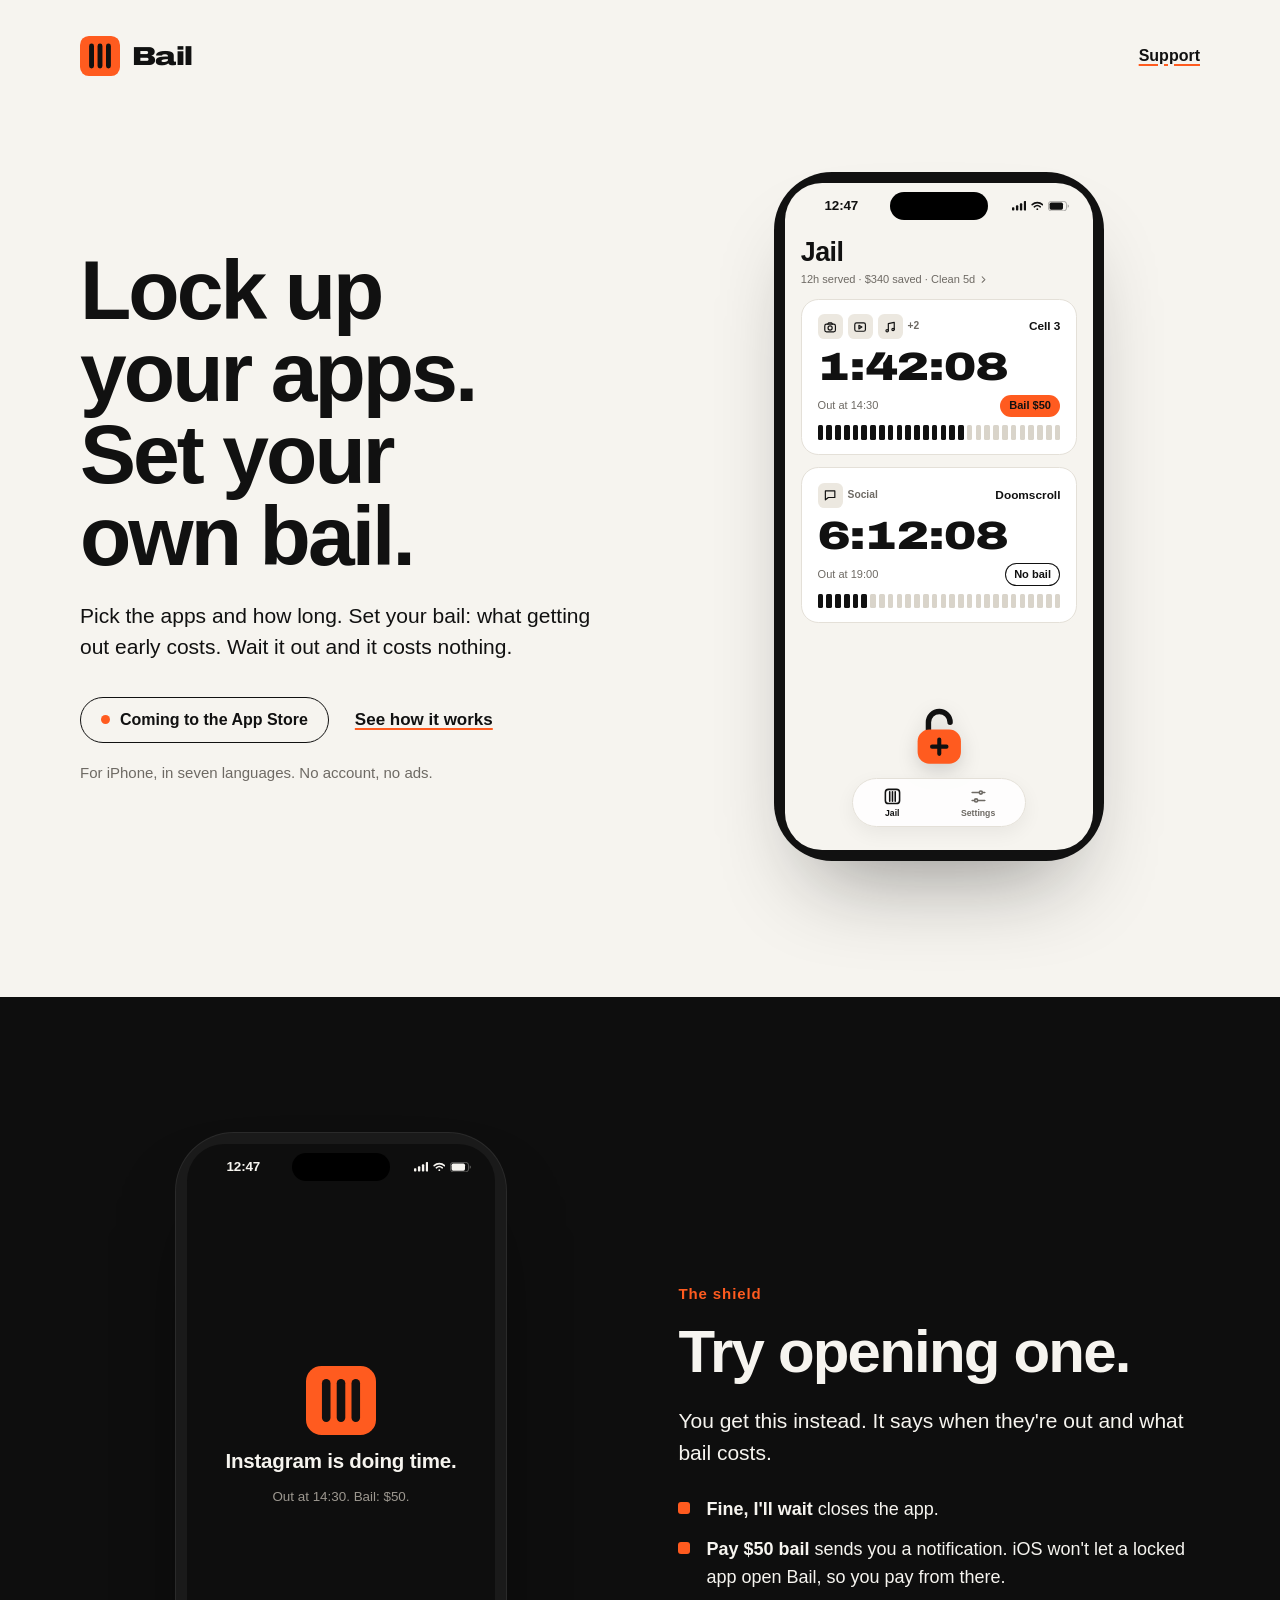
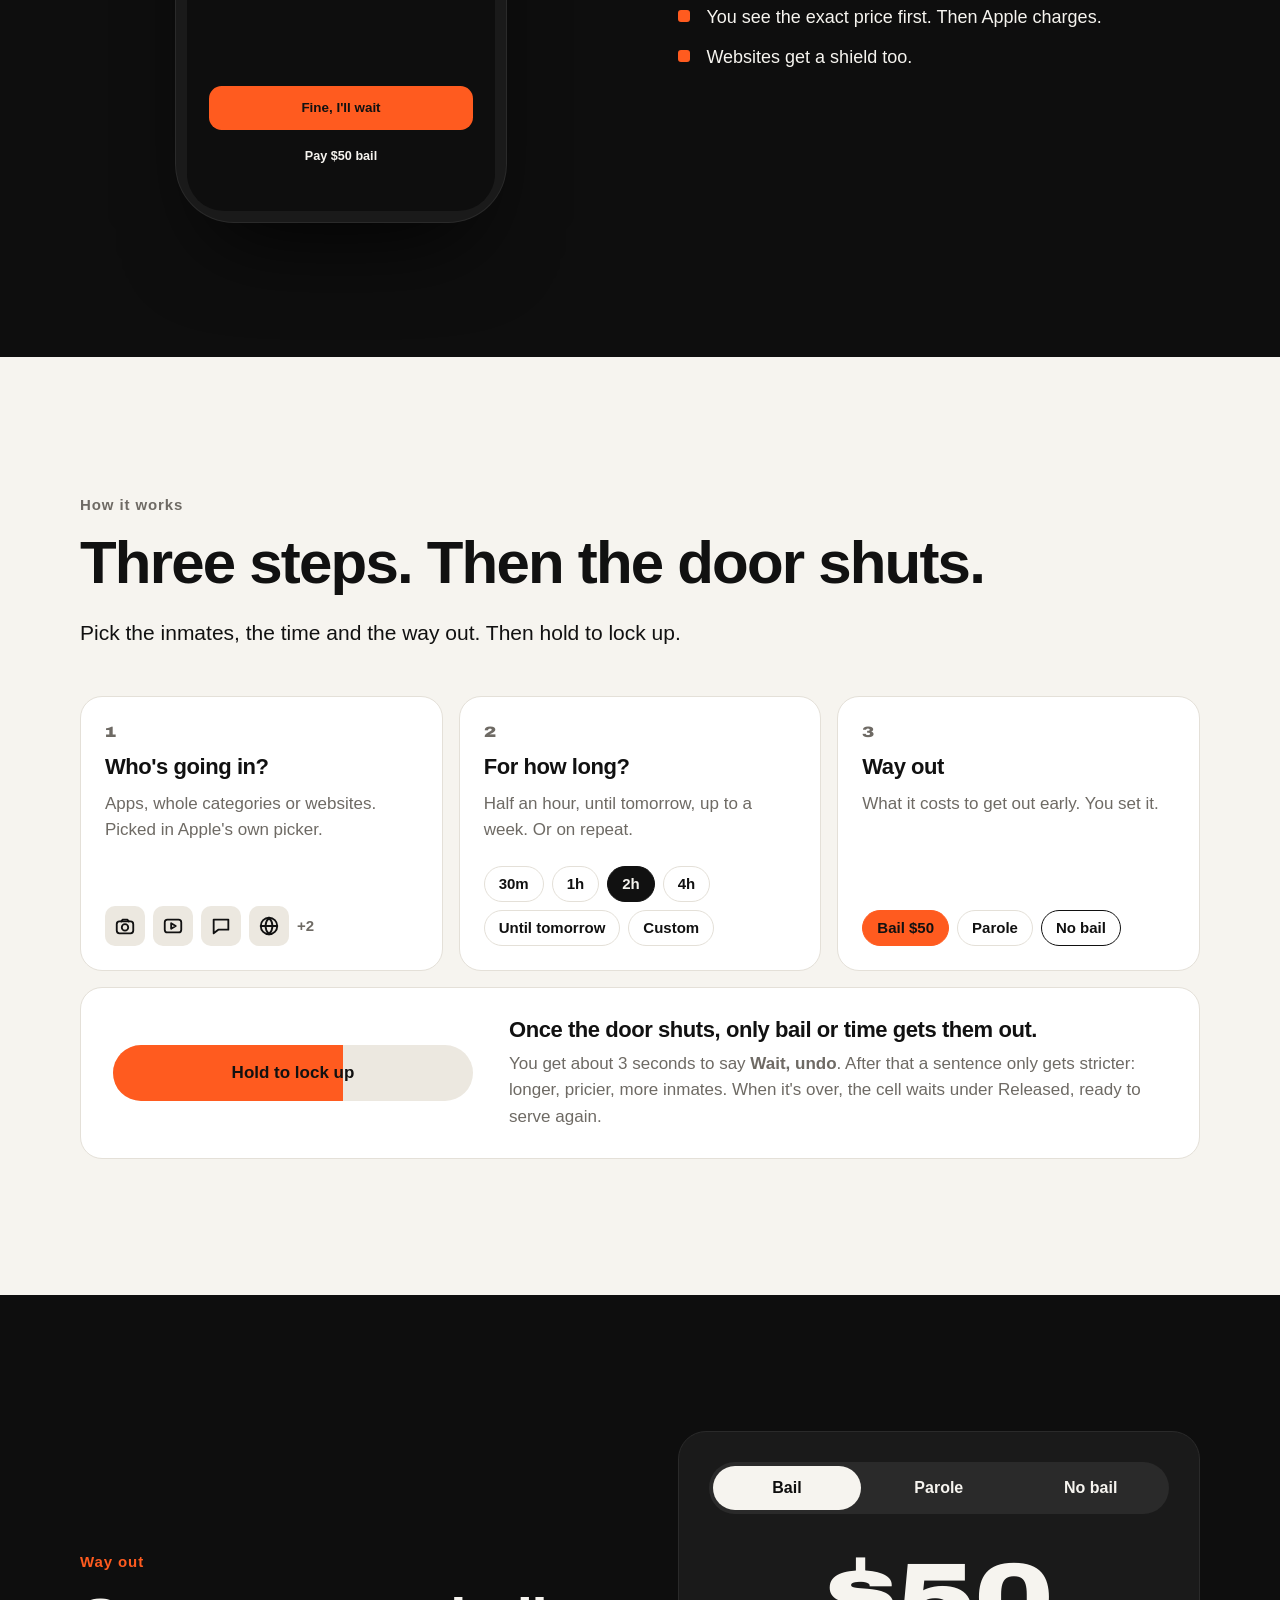
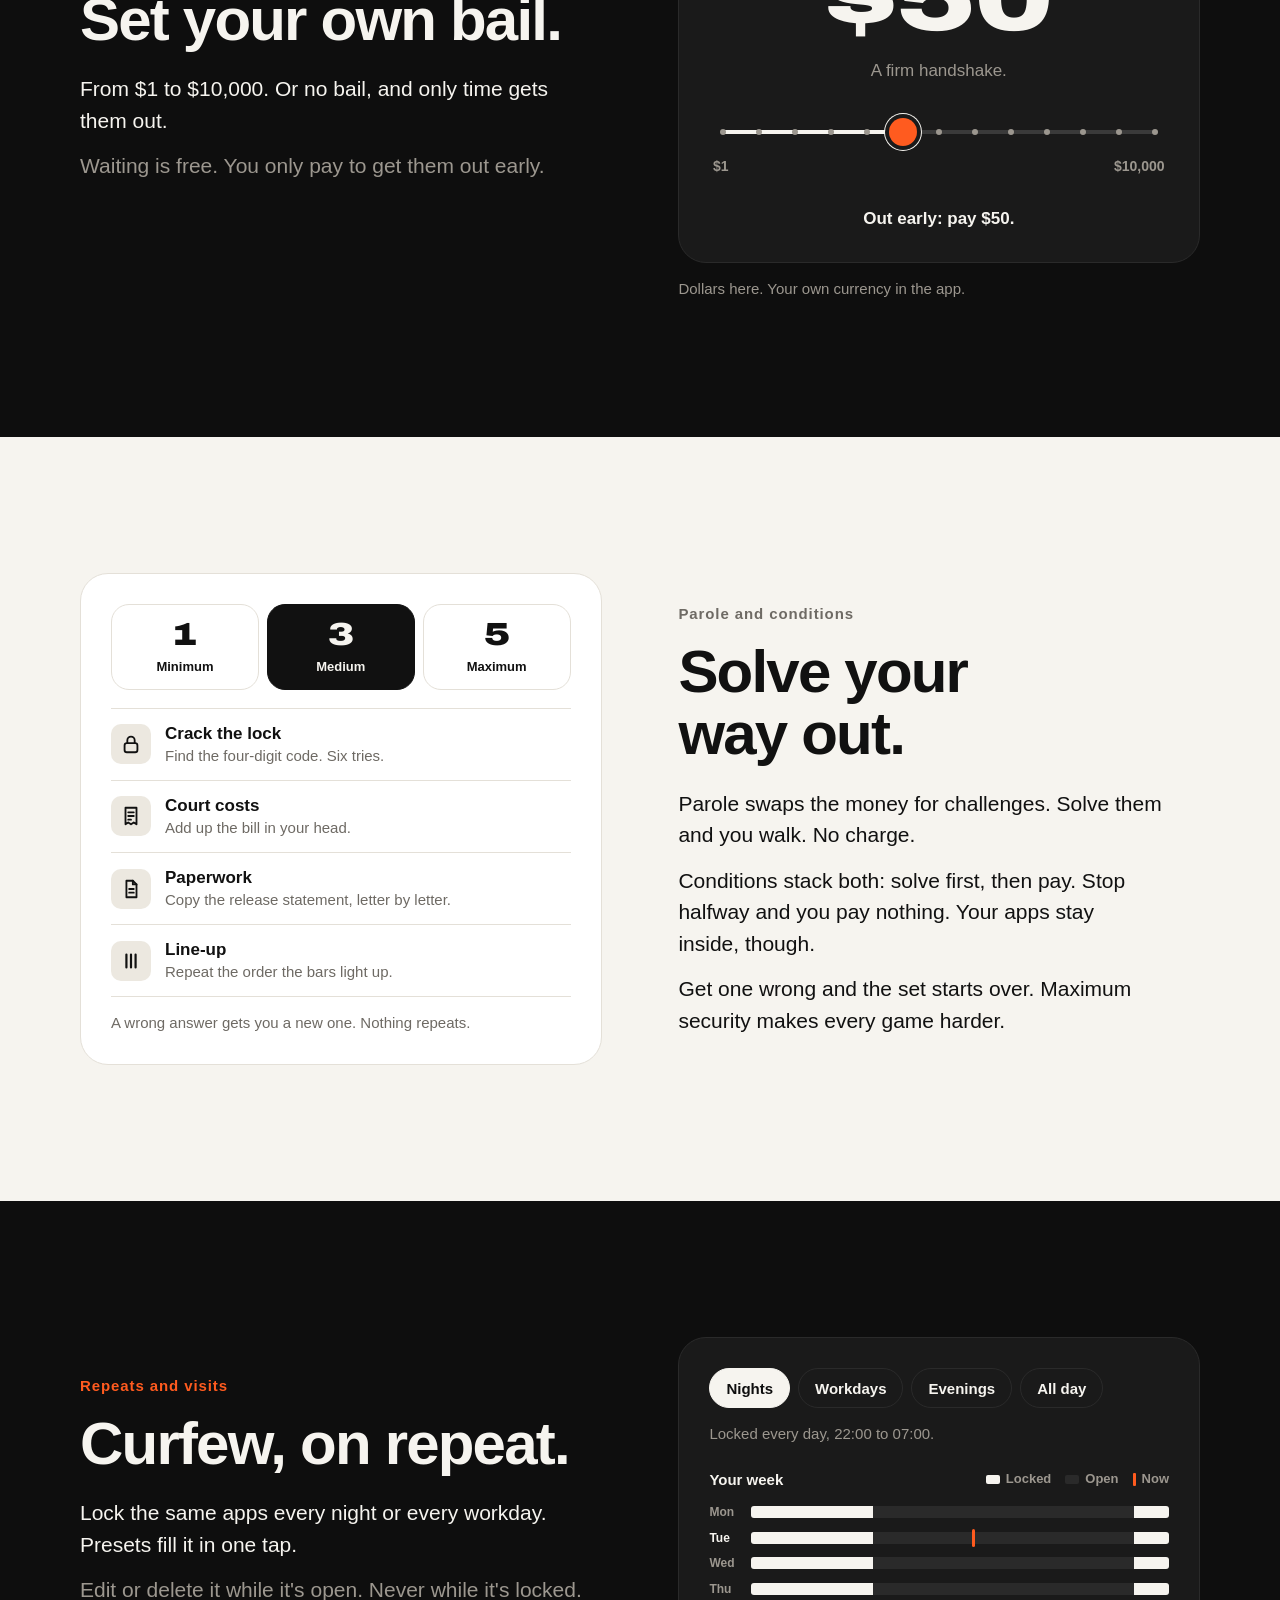
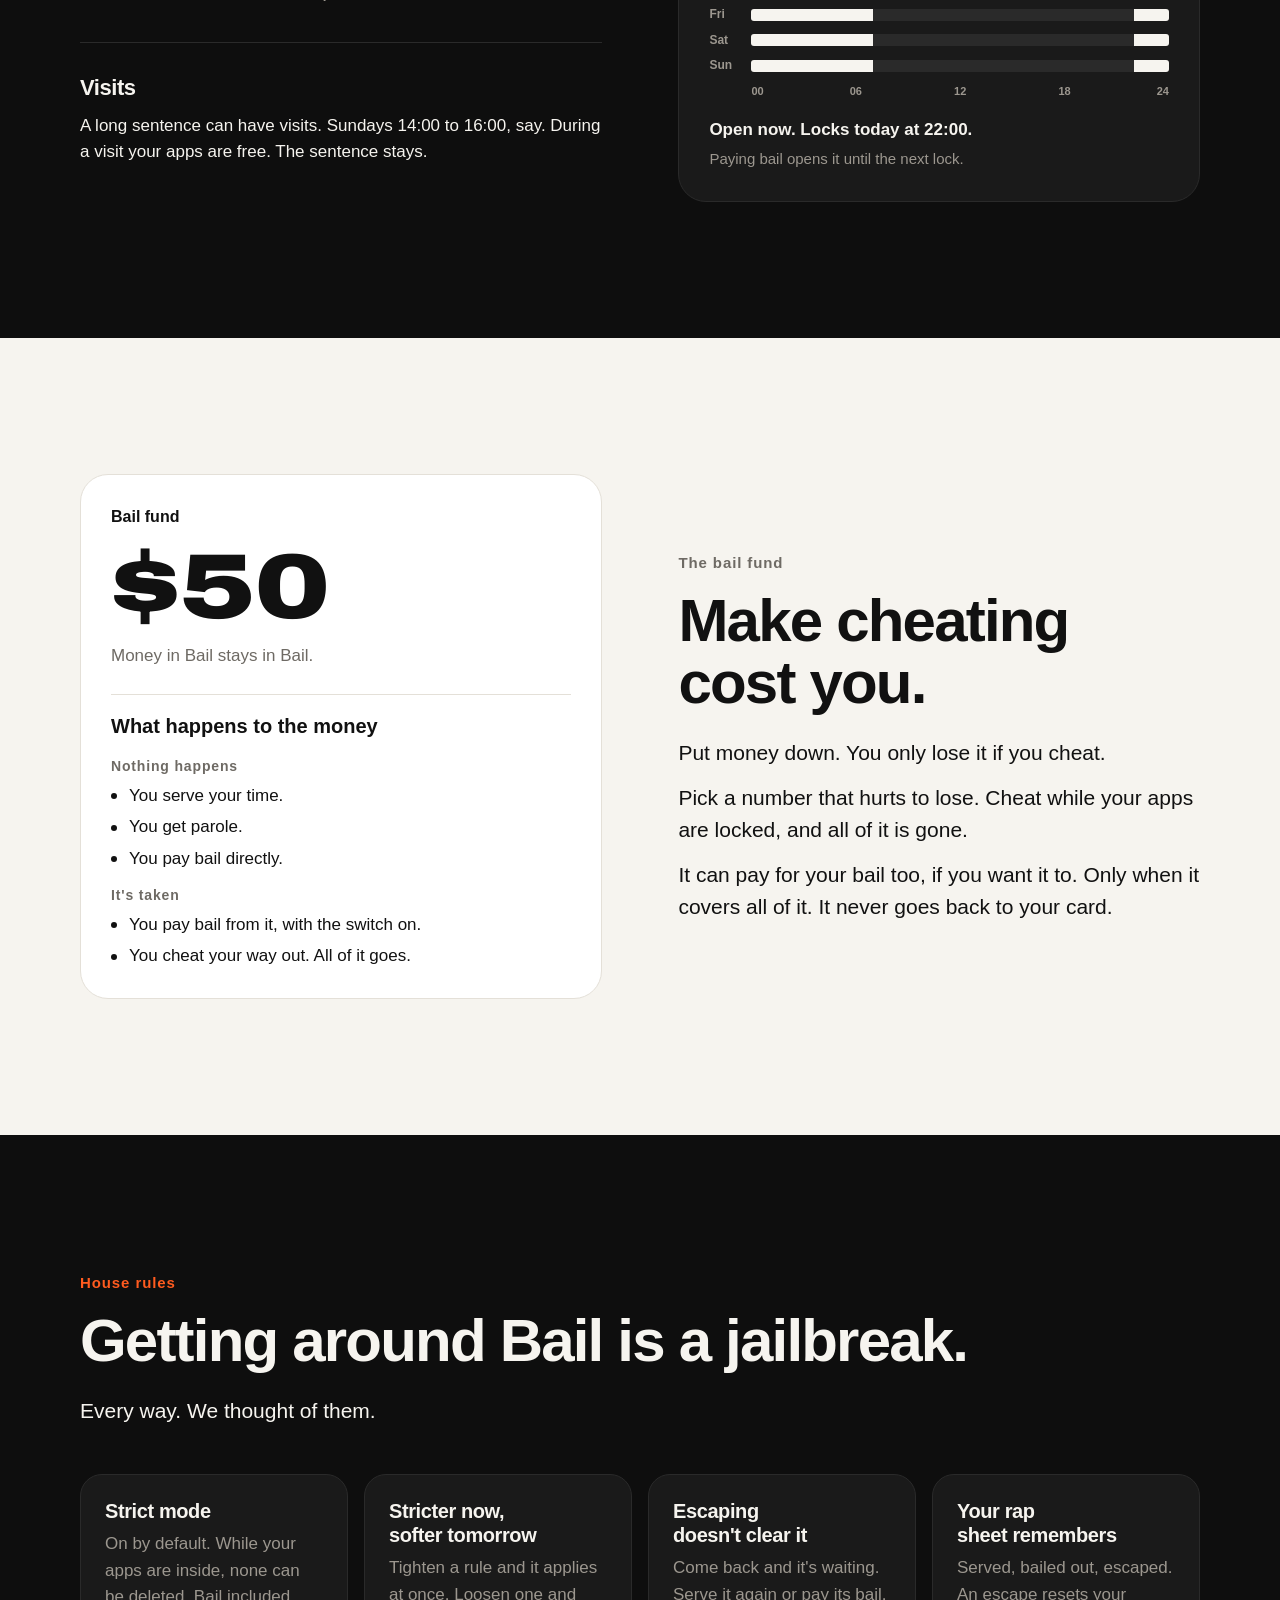
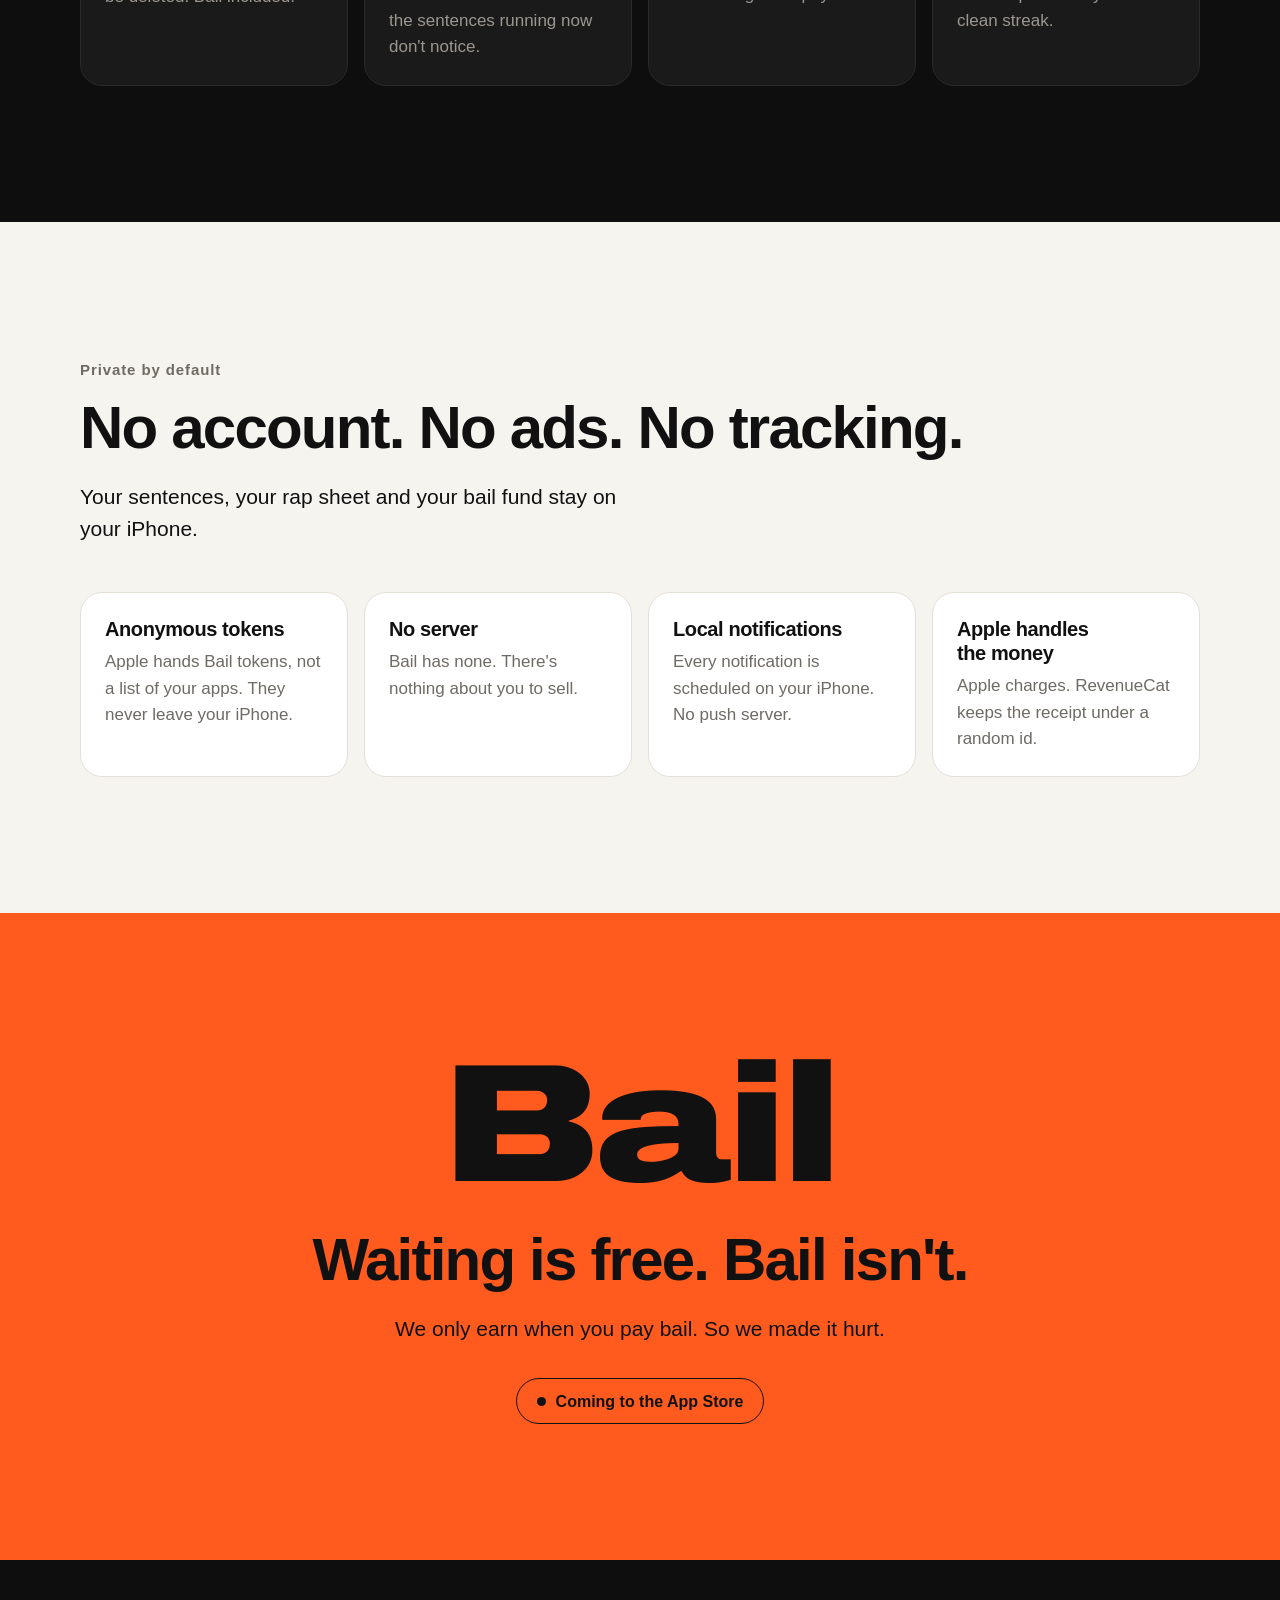
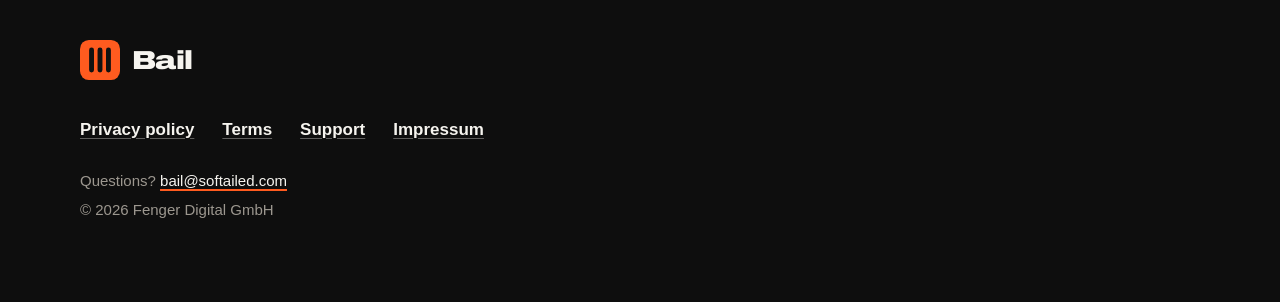
==== index.html @ 8590ba42 "Launch: findable by search engines, legal links only in the footer Denis 2026-11-09: release on appr" ====
<!DOCTYPE html>
<html lang="en">
<head>
<meta charset="utf-8">
<meta name="viewport" content="width=device-width, initial-scale=1">
<title>Bail: lock up your apps. Set your own bail.</title>
<meta name="description" content="Bail is an app blocker for iPhone with money on the line. Lock up apps, categories or websites for a set time. Getting out early costs a bail you set yourself. Waiting is free.">
<meta name="color-scheme" content="light">
<meta name="theme-color" content="#F6F4EF">
<meta property="og:title" content="Bail: lock up your apps. Set your own bail.">
<meta property="og:description" content="An app blocker for iPhone with money on the line. Waiting is free. Bail isn't.">
<meta property="og:type" content="website">
<meta property="og:url" content="https://bail.softailed.com/">
<meta property="og:image" content="https://bail.softailed.com/assets/icon-512.png">
<link rel="icon" href="assets/favicon-32.png" sizes="32x32" type="image/png">
<link rel="icon" href="assets/mark.svg" type="image/svg+xml">
<link rel="apple-touch-icon" href="assets/apple-touch-icon.png">
<link rel="stylesheet" href="style.css">
</head>
<body>

<!-- 01 HERO: the Jail tab ----------------------------------------------- -->
<section class="band light hero">
  <div class="wrap">
    <header class="topbar">
      <a class="brand" href="./" aria-label="Bail home"><img src="assets/mark.svg" alt="" width="40" height="40"><span class="word">Bail</span></a>
      <a class="toplink" href="support/">Support</a>
    </header>

    <div class="split">
      <div class="copy">
        <h1>Lock up your apps. Set your own bail.</h1>
        <p class="lead">Pick the apps and how long. Set your bail: what getting out early costs. Wait it out and it costs nothing.</p>
        <div class="cta">
          <span class="pill">Coming to the App Store</span>
          <a class="more" href="#how">See how it works</a>
        </div>
        <p class="note">For iPhone, in seven languages. No account, no ads.</p>
      </div>

      <div class="visual">
        <div class="phone" role="img" aria-label="The Jail tab in Bail. Cell 3 has 1 hour 42 minutes left, out at 14:30, bail 20 dollars. Doomscroll is out at 19:00, no bail.">
          <div class="screen light" aria-hidden="true">
            <div class="island"></div>
            <div class="sbar">
              <span data-clock>12:47</span>
              <span class="icons">
                <svg class="sig" viewBox="0 0 18 12" fill="currentColor"><rect x="0" y="8" width="3" height="4" rx="1"/><rect x="5" y="5.5" width="3" height="6.5" rx="1"/><rect x="10" y="3" width="3" height="9" rx="1"/><rect x="15" y="0" width="3" height="12" rx="1"/></svg>
                <svg class="wifi" viewBox="0 0 16 12" fill="none" stroke="currentColor" stroke-width="2" stroke-linecap="round"><path d="M1.5 4.6a9.5 9.5 0 0 1 13 0"/><path d="M4.2 7.4a5.6 5.6 0 0 1 7.6 0"/><circle cx="8" cy="10.3" r="1.2" fill="currentColor" stroke="none"/></svg>
                <svg class="bat" viewBox="0 0 27 13"><rect x="0.5" y="0.5" width="23" height="12" rx="3.5" fill="none" stroke="currentColor" opacity="0.4"/><rect x="2" y="2" width="17" height="9" rx="2" fill="currentColor"/><path d="M25 4.5v4c.8-.3 1.3-1.1 1.3-2s-.5-1.7-1.3-2z" fill="currentColor" opacity="0.4"/></svg>
              </span>
            </div>

            <div class="jail">
              <div>
                <div class="title">Jail</div>
                <div class="stats">12h served · $340 saved · Clean 5d <svg viewBox="0 0 24 24" fill="none" stroke="currentColor" stroke-width="2.2" stroke-linecap="round" stroke-linejoin="round"><path d="M9 6l6 6-6 6"/></svg></div>
              </div>

              <div class="mcard">
                <div class="mrow">
                  <div class="tiles">
                    <i><svg viewBox="0 0 24 24" fill="none" stroke="currentColor" stroke-width="2" stroke-linecap="round" stroke-linejoin="round"><rect x="3" y="7" width="18" height="13" rx="3"/><circle cx="12" cy="13.5" r="3.5"/><path d="M8 7l1.5-2h5L16 7"/></svg></i>
                    <i><svg viewBox="0 0 24 24" fill="none" stroke="currentColor" stroke-width="2" stroke-linecap="round" stroke-linejoin="round"><rect x="3" y="5" width="18" height="14" rx="3"/><path d="M10 9l5 3-5 3z"/></svg></i>
                    <i><svg viewBox="0 0 24 24" fill="none" stroke="currentColor" stroke-width="2" stroke-linecap="round" stroke-linejoin="round"><path d="M9 18V6l10-2v12"/><circle cx="7" cy="18" r="2"/><circle cx="17" cy="16" r="2"/></svg></i>
                    <span>+2</span>
                  </div>
                  <span class="cname">Cell 3</span>
                </div>
                <div class="count" data-count="cell3">1:42:10</div>
                <div class="mrow">
                  <span class="outat">Out at 14:30</span>
                  <span class="chip">Bail $50</span>
                </div>
                <div class="ticks" data-ticks="cell3"><i class="on"></i><i class="on"></i><i class="on"></i><i class="on"></i><i class="on"></i><i class="on"></i><i class="on"></i><i class="on"></i><i class="on"></i><i class="on"></i><i class="on"></i><i class="on"></i><i class="on"></i><i class="on"></i><i class="on"></i><i class="on"></i><i class="on"></i><i></i><i></i><i></i><i></i><i></i><i></i><i></i><i></i><i></i><i></i><i></i></div>
              </div>

              <div class="mcard">
                <div class="mrow">
                  <div class="tiles">
                    <i><svg viewBox="0 0 24 24" fill="none" stroke="currentColor" stroke-width="2" stroke-linecap="round" stroke-linejoin="round"><path d="M4 5h16v11H9l-5 4z"/></svg></i>
                    <span>Social</span>
                  </div>
                  <span class="cname">Doomscroll</span>
                </div>
                <div class="count" data-count="doom">6:12:10</div>
                <div class="mrow">
                  <span class="outat">Out at 19:00</span>
                  <span class="chip nobail">No bail</span>
                </div>
                <div class="ticks" data-ticks="doom"><i class="on"></i><i class="on"></i><i class="on"></i><i class="on"></i><i class="on"></i><i class="on"></i><i></i><i></i><i></i><i></i><i></i><i></i><i></i><i></i><i></i><i></i><i></i><i></i><i></i><i></i><i></i><i></i><i></i><i></i><i></i><i></i><i></i><i></i></div>
              </div>
            </div>

            <svg class="lockbtn" viewBox="0 0 112 132"><path d="M32 64V40a24 24 0 0 1 48 0" fill="none" stroke="#111111" stroke-width="12" stroke-linecap="round"/><rect x="8" y="56" width="96" height="76" rx="26" fill="#FF5B1F"/><path d="M56 78v32M40 94h32" fill="none" stroke="#111111" stroke-width="9" stroke-linecap="round"/></svg>

            <div class="tabbar">
              <span class="on"><svg viewBox="0 0 24 24" fill="none" stroke="currentColor" stroke-width="2" stroke-linecap="round"><rect x="3" y="3" width="18" height="18" rx="4"/><path d="M8.5 6v12M12 6v12M15.5 6v12"/></svg>Jail</span>
              <span><svg viewBox="0 0 24 24" fill="none" stroke="currentColor" stroke-width="2" stroke-linecap="round"><path d="M4 7h9M17 7h3M4 17h3M11 17h9"/><circle cx="15" cy="7" r="2"/><circle cx="9" cy="17" r="2"/></svg>Settings</span>
            </div>
          </div>
        </div>
      </div>
    </div>
  </div>
</section>

<main>

<!-- 02 THE SHIELD ------------------------------------------------------- -->
<section class="band dark">
  <div class="wrap split rev">
    <div class="copy">
      <p class="eyebrow">The shield</p>
      <h2>Try opening one.</h2>
      <p class="lead">You get this instead. It says when they're out and what bail costs.</p>
      <ul class="facts">
        <li><span class="ui">Fine, I'll wait</span> closes the app.</li>
        <li><span class="ui">Pay $50 bail</span> sends you a notification. iOS won't let a locked app open Bail, so you pay from there.</li>
        <li>You see the exact price first. Then Apple charges.</li>
        <li>Websites get a shield too.</li>
      </ul>
    </div>

    <div class="visual">
      <div class="phone" role="img" aria-label="The shield on a locked app. Instagram is doing time. Out at 14:30. Bail: 20 dollars. Buttons: Fine, I'll wait, and Pay 20 dollars bail.">
        <div class="screen dark" aria-hidden="true">
          <div class="island"></div>
          <div class="sbar">
            <span data-clock>12:47</span>
            <span class="icons">
              <svg class="sig" viewBox="0 0 18 12" fill="currentColor"><rect x="0" y="8" width="3" height="4" rx="1"/><rect x="5" y="5.5" width="3" height="6.5" rx="1"/><rect x="10" y="3" width="3" height="9" rx="1"/><rect x="15" y="0" width="3" height="12" rx="1"/></svg>
              <svg class="wifi" viewBox="0 0 16 12" fill="none" stroke="currentColor" stroke-width="2" stroke-linecap="round"><path d="M1.5 4.6a9.5 9.5 0 0 1 13 0"/><path d="M4.2 7.4a5.6 5.6 0 0 1 7.6 0"/><circle cx="8" cy="10.3" r="1.2" fill="currentColor" stroke="none"/></svg>
              <svg class="bat" viewBox="0 0 27 13"><rect x="0.5" y="0.5" width="23" height="12" rx="3.5" fill="none" stroke="currentColor" opacity="0.4"/><rect x="2" y="2" width="17" height="9" rx="2" fill="currentColor"/><path d="M25 4.5v4c.8-.3 1.3-1.1 1.3-2s-.5-1.7-1.3-2z" fill="currentColor" opacity="0.4"/></svg>
            </span>
          </div>
          <div class="shield">
            <div class="mid">
              <img src="assets/mark.svg" alt="" width="88" height="88">
              <div class="stitle">Instagram is doing time.</div>
              <div class="ssub">Out at 14:30. Bail: $50.</div>
            </div>
            <div class="btns">
              <div class="sbtn">Fine, I'll wait</div>
              <div class="sbtn plain">Pay $50 bail</div>
            </div>
          </div>
        </div>
      </div>
    </div>
  </div>
</section>

<!-- 03 HOW IT WORKS ----------------------------------------------------- -->
<section class="band light" id="how">
  <div class="wrap">
    <p class="eyebrow">How it works</p>
    <h2>Three steps. Then the door shuts.</h2>
    <p class="lead">Pick the inmates, the time and the way out. Then hold to lock up.</p>

    <div class="steps">
      <div class="step">
        <span class="n">1</span>
        <h3>Who's going in?</h3>
        <p>Apps, whole categories or websites. Picked in Apple's own picker.</p>
        <div class="viz" aria-hidden="true">
          <i><svg viewBox="0 0 24 24" fill="none" stroke="currentColor" stroke-width="2" stroke-linecap="round" stroke-linejoin="round"><rect x="3" y="7" width="18" height="13" rx="3"/><circle cx="12" cy="13.5" r="3.5"/><path d="M8 7l1.5-2h5L16 7"/></svg></i>
          <i><svg viewBox="0 0 24 24" fill="none" stroke="currentColor" stroke-width="2" stroke-linecap="round" stroke-linejoin="round"><rect x="3" y="5" width="18" height="14" rx="3"/><path d="M10 9l5 3-5 3z"/></svg></i>
          <i><svg viewBox="0 0 24 24" fill="none" stroke="currentColor" stroke-width="2" stroke-linecap="round" stroke-linejoin="round"><path d="M4 5h16v11H9l-5 4z"/></svg></i>
          <i><svg viewBox="0 0 24 24" fill="none" stroke="currentColor" stroke-width="2" stroke-linecap="round" stroke-linejoin="round"><circle cx="12" cy="12" r="9"/><path d="M3 12h18M12 3c2.5 2.6 3.8 5.6 3.8 9s-1.3 6.4-3.8 9c-2.5-2.6-3.8-5.6-3.8-9S9.5 5.6 12 3z"/></svg></i>
          <span class="plus">+2</span>
        </div>
      </div>
      <div class="step">
        <span class="n">2</span>
        <h3>For how long?</h3>
        <p>Half an hour, until tomorrow, up to a week. Or on repeat.</p>
        <div class="viz" aria-hidden="true">
          <span class="dchip">30m</span><span class="dchip">1h</span><span class="dchip on">2h</span><span class="dchip">4h</span><span class="dchip">Until tomorrow</span><span class="dchip">Custom</span>
        </div>
      </div>
      <div class="step">
        <span class="n">3</span>
        <h3>Way out</h3>
        <p>What it costs to get out early. You set it.</p>
        <div class="viz" aria-hidden="true">
          <span class="dchip bail">Bail $50</span><span class="dchip">Parole</span><span class="dchip out">No bail</span>
        </div>
      </div>
    </div>

    <div class="hold">
      <div class="holdbtn" aria-hidden="true"><span>Hold to lock up</span></div>
      <div>
        <h3>Once the door shuts, only bail or time gets them out.</h3>
        <p>You get about 3 seconds to say <span class="ui">Wait, undo</span>. After that a sentence only gets stricter: longer, pricier, more inmates. When it's over, the cell waits under Released, ready to serve again.</p>
      </div>
    </div>
  </div>
</section>

<!-- 04 SET YOUR OWN BAIL (demo) ------------------------------------------ -->
<section class="band dark">
  <div class="wrap split">
    <div class="copy">
      <p class="eyebrow">Way out</p>
      <h2>Set your own bail.</h2>
      <p class="lead">From $1 to $10,000. Or no bail, and only time gets them out.</p>
      <p class="lead soft">Waiting is free. You only pay to get them out early.</p>
    </div>

    <div class="visual">
      <div class="panel wayout" id="wayout">
        <div class="seg" role="tablist" aria-label="Way out">
          <button type="button" role="tab" id="tab-bail" aria-selected="true" aria-controls="wo-stage" data-tab="bail">Bail</button>
          <button type="button" role="tab" id="tab-parole" aria-selected="false" aria-controls="wo-stage" data-tab="parole" tabindex="-1">Parole</button>
          <button type="button" role="tab" id="tab-none" aria-selected="false" aria-controls="wo-stage" data-tab="none" tabindex="-1">No bail</button>
        </div>
        <div class="stage" id="wo-stage" role="tabpanel" aria-labelledby="tab-bail">
          <div class="bigamt" id="wo-big" style="--w: 2.42">$50</div>
          <div class="amtline" id="wo-line">A firm handshake.</div>
        </div>
        <div class="ctl" id="wo-slider">
          <div class="range" id="wo-range" style="--p: 0.4167">
            <div class="track"></div>
            <div class="fill"></div>
            <div class="stops" aria-hidden="true"><i style="left: 0%"></i><i style="left: 8.3333%"></i><i style="left: 16.6667%"></i><i style="left: 25%"></i><i style="left: 33.3333%"></i><i style="left: 41.6667%"></i><i style="left: 50%"></i><i style="left: 58.3333%"></i><i style="left: 66.6667%"></i><i style="left: 75%"></i><i style="left: 83.3333%"></i><i style="left: 91.6667%"></i><i style="left: 100%"></i></div>
            <input type="range" id="wo-input" min="0" max="12" step="1" value="5" aria-label="Bail" aria-valuetext="$50. A firm handshake.">
          </div>
          <div class="ends" aria-hidden="true"><span>$1</span><span>$10,000</span></div>
        </div>
        <div class="ctl" id="wo-levels" hidden>
          <div class="label" id="wo-sec">Security</div>
          <div class="levels" role="group" aria-labelledby="wo-sec">
            <button type="button" aria-pressed="false" data-level="0">Minimum</button>
            <button type="button" aria-pressed="true" data-level="1">Medium</button>
            <button type="button" aria-pressed="false" data-level="2">Maximum</button>
          </div>
        </div>
        <p class="sum" id="wo-sum" aria-live="polite">Out early: pay $50.</p>
      </div>
      <p class="fine">Dollars here. Your own currency in the app.</p>
    </div>
  </div>
</section>

<!-- 05 PAROLE AND CONDITIONS --------------------------------------------- -->
<section class="band light">
  <div class="wrap split rev">
    <div class="copy">
      <p class="eyebrow">Parole and conditions</p>
      <h2>Solve your way out.</h2>
      <p class="lead">Parole swaps the money for challenges. Solve them and you walk. No charge.</p>
      <p class="lead">Conditions stack both: solve first, then pay. Stop halfway and you pay nothing. Your apps stay inside, though.</p>
      <p class="lead">Get one wrong and the set starts over. Maximum security makes every game harder.</p>
    </div>

    <div class="visual">
      <div class="panel">
        <div class="sec" aria-label="Security levels">
          <div><b>1</b><span>Minimum</span></div>
          <div class="on"><b>3</b><span>Medium</span></div>
          <div><b>5</b><span>Maximum</span></div>
        </div>
        <ul class="clist">
          <li>
            <i aria-hidden="true"><svg viewBox="0 0 24 24" fill="none" stroke="currentColor" stroke-width="2" stroke-linecap="round" stroke-linejoin="round"><rect x="5" y="11" width="14" height="10" rx="2.5"/><path d="M8 11V8a4 4 0 0 1 8 0v3"/></svg></i>
            <div><b>Crack the lock</b><span>Find the four-digit code. Six tries.</span></div>
          </li>
          <li>
            <i aria-hidden="true"><svg viewBox="0 0 24 24" fill="none" stroke="currentColor" stroke-width="2" stroke-linecap="round" stroke-linejoin="round"><path d="M6 3h12v18l-3-2-3 2-3-2-3 2z"/><path d="M9 8h6M9 12h6M9 16h3"/></svg></i>
            <div><b>Court costs</b><span>Add up the bill in your head.</span></div>
          </li>
          <li>
            <i aria-hidden="true"><svg viewBox="0 0 24 24" fill="none" stroke="currentColor" stroke-width="2" stroke-linecap="round" stroke-linejoin="round"><path d="M7 3h7l4 4v14H7z"/><path d="M14 3v4h4M10 12h5M10 16h5"/></svg></i>
            <div><b>Paperwork</b><span>Copy the release statement, letter by letter.</span></div>
          </li>
          <li>
            <i aria-hidden="true"><svg viewBox="0 0 24 24" fill="none" stroke="currentColor" stroke-width="2.4" stroke-linecap="round"><path d="M7 5v14M12 5v14M17 5v14"/></svg></i>
            <div><b>Line-up</b><span>Repeat the order the bars light up.</span></div>
          </li>
        </ul>
        <p class="cfoot">A wrong answer gets you a new one. Nothing repeats.</p>
      </div>
    </div>
  </div>
</section>

<!-- 06 REPEATS AND VISITS (demo) ----------------------------------------- -->
<section class="band dark">
  <div class="wrap split trio">
    <div class="copy">
      <p class="eyebrow">Repeats and visits</p>
      <h2>Curfew, on repeat.</h2>
      <p class="lead">Lock the same apps every night or every workday. Presets fill it in one tap.</p>
      <p class="lead soft">Edit or delete it while it's open. Never while it's locked.</p>
    </div>

    <div class="visual">
      <div class="panel week" id="week">
        <div class="presets" role="group" aria-label="Presets">
          <button type="button" aria-pressed="true" data-preset="nights">Nights</button>
          <button type="button" aria-pressed="false" data-preset="work">Workdays</button>
          <button type="button" aria-pressed="false" data-preset="evenings">Evenings</button>
          <button type="button" aria-pressed="false" data-preset="allday">All day</button>
        </div>
        <p class="ptime" id="wk-time">Locked every day, 22:00 to 07:00.</p>
        <div class="whead">
          <b>Your week</b>
          <span class="legend" aria-hidden="true"><span><i class="lk"></i>Locked</span><span><i class="op"></i>Open</span><span><i class="nw"></i>Now</span></span>
        </div>
        <div class="wrows" id="wk-rows" aria-hidden="true">
          <div class="wrow"><b>Mon</b><div class="wbar" style="background: linear-gradient(to right, var(--srv) 0 29.1667%, var(--ctile) 0 91.6667%, var(--srv) 0)"></div></div>
          <div class="wrow today"><b>Tue</b><div class="wbar" style="background: linear-gradient(to right, var(--srv) 0 29.1667%, var(--ctile) 0 91.6667%, var(--srv) 0)"><span class="now"></span></div></div>
          <div class="wrow"><b>Wed</b><div class="wbar" style="background: linear-gradient(to right, var(--srv) 0 29.1667%, var(--ctile) 0 91.6667%, var(--srv) 0)"></div></div>
          <div class="wrow"><b>Thu</b><div class="wbar" style="background: linear-gradient(to right, var(--srv) 0 29.1667%, var(--ctile) 0 91.6667%, var(--srv) 0)"></div></div>
          <div class="wrow"><b>Fri</b><div class="wbar" style="background: linear-gradient(to right, var(--srv) 0 29.1667%, var(--ctile) 0 91.6667%, var(--srv) 0)"></div></div>
          <div class="wrow"><b>Sat</b><div class="wbar" style="background: linear-gradient(to right, var(--srv) 0 29.1667%, var(--ctile) 0 91.6667%, var(--srv) 0)"></div></div>
          <div class="wrow"><b>Sun</b><div class="wbar" style="background: linear-gradient(to right, var(--srv) 0 29.1667%, var(--ctile) 0 91.6667%, var(--srv) 0)"></div></div>
        </div>
        <div class="axis" aria-hidden="true"><span style="left: 0%">00</span><span style="left: 25%">06</span><span style="left: 50%">12</span><span style="left: 75%">18</span><span style="left: 100%">24</span></div>
        <p class="wstatus" id="wk-status" aria-live="polite">Open now. Locks today at 22:00.</p>
        <p class="wnote">Paying bail opens it until the next lock.</p>
      </div>
    </div>

    <div class="visits">
      <h3>Visits</h3>
      <p>A long sentence can have visits. Sundays 14:00 to 16:00, say. During a visit your apps are free. The sentence stays.</p>
    </div>
  </div>
</section>

<!-- 07 THE BAIL FUND ------------------------------------------------------ -->
<section class="band light">
  <div class="wrap split rev">
    <div class="copy">
      <p class="eyebrow">The bail fund</p>
      <h2>Make cheating cost you.</h2>
      <p class="lead">Put money down. You only lose it if you cheat.</p>
      <p class="lead">Pick a number that hurts to lose. Cheat while your apps are locked, and all of it is gone.</p>
      <p class="lead">It can pay for your bail too, if you want it to. Only when it covers all of it. It never goes back to your card.</p>
    </div>

    <div class="visual">
      <div class="panel fund">
        <div class="ttl">Bail fund</div>
        <div class="amt">$50</div>
        <p class="cap">Money in Bail stays in Bail.</p>
        <div class="moves">
          <p class="mtitle">What happens to the money</p>
          <p class="mlabel">Nothing happens</p>
          <ul>
            <li>You serve your time.</li>
            <li>You get parole.</li>
            <li>You pay bail directly.</li>
          </ul>
          <p class="mlabel">It's taken</p>
          <ul>
            <li>You pay bail from it, with the switch on.</li>
            <li>You cheat your way out. All of it goes.</li>
          </ul>
        </div>
      </div>
    </div>
  </div>
</section>

<!-- 08 HOUSE RULES -------------------------------------------------------- -->
<section class="band dark">
  <div class="wrap">
    <p class="eyebrow">House rules</p>
    <h2>Getting around Bail is a jailbreak.</h2>
    <p class="lead">Every way. We thought of them.</p>
    <div class="cards">
      <div class="card">
        <h3>Strict mode</h3>
        <p>On by default. While your apps are inside, none can be deleted. Bail included.</p>
      </div>
      <div class="card">
        <h3>Stricter now, softer tomorrow</h3>
        <p>Tighten a rule and it applies at once. Loosen one and the sentences running now don't notice.</p>
      </div>
      <div class="card">
        <h3>Escaping doesn't clear it</h3>
        <p>Come back and it's waiting. Serve it again or pay its bail.</p>
      </div>
      <div class="card">
        <h3>Your rap sheet remembers</h3>
        <p>Served, bailed out, escaped. An escape resets your clean streak.</p>
      </div>
    </div>
  </div>
</section>

<!-- 09 PRIVATE BY DEFAULT ------------------------------------------------- -->
<section class="band light">
  <div class="wrap">
    <p class="eyebrow">Private by default</p>
    <h2>No account. No ads. No tracking.</h2>
    <p class="lead">Your sentences, your rap sheet and your bail fund stay on your iPhone.</p>
    <div class="cards">
      <div class="card">
        <h3>Anonymous tokens</h3>
        <p>Apple hands Bail tokens, not a list of your apps. They never leave your iPhone.</p>
      </div>
      <div class="card">
        <h3>No server</h3>
        <p>Bail has none. There's nothing about you to sell.</p>
      </div>
      <div class="card">
        <h3>Local notifications</h3>
        <p>Every notification is scheduled on your iPhone. No push server.</p>
      </div>
      <div class="card">
        <h3>Apple handles the money</h3>
        <p>Apple charges. RevenueCat keeps the receipt under a random id.</p>
      </div>
    </div>
  </div>
</section>

<!-- 10 CLOSING ------------------------------------------------------------ -->
<section class="band orange closing">
  <div class="wrap">
    <div class="bigword" aria-hidden="true">Bail</div>
    <h2>Waiting is free. Bail isn't.</h2>
    <p class="lead">We only earn when you pay bail. So we made it hurt.</p>
    <div class="cta"><span class="pill">Coming to the App Store</span></div>
  </div>
</section>

</main>

<footer class="foot">
  <div class="wrap">
    <a class="brand" href="./" aria-label="Bail home"><img src="assets/mark.svg" alt="" width="40" height="40"><span class="word">Bail</span></a>
    <nav aria-label="Legal">
      <a href="privacy/">Privacy policy</a>
      <a href="terms/">Terms</a>
      <a href="support/">Support</a>
      <a href="impressum/">Impressum</a>
    </nav>
    <p class="small">Questions? <a href="mailto:bail@softailed.com">bail@softailed.com</a></p>
    <p class="small">&copy; 2026 Fenger Digital GmbH</p>
  </div>
</footer>

<script>
(function () {
  'use strict';

  function pad(n) { return n < 10 ? '0' + n : String(n); }
  function all(sel) { return Array.prototype.slice.call(document.querySelectorAll(sel)); }

  /* One clock for every phone on the page. Cell 3 runs 10:00 to 14:30 and the
     page opens with 1:42:10 left, so the status bars read 12:47 and the
     second cell, out at 19:00, has 6:12:10 left. */
  var opened = Date.now();
  var NOW0 = 12 * 3600 + 47 * 60 + 50;
  var cells = [
    { id: 'cell3', start: 10 * 3600, end: 14 * 3600 + 30 * 60 },
    { id: 'doom', start: 11 * 3600, end: 19 * 3600 }
  ];
  function hms(s) { return Math.floor(s / 3600) + ':' + pad(Math.floor(s / 60) % 60) + ':' + pad(s % 60); }
  function tick() {
    var now = NOW0 + Math.floor((Date.now() - opened) / 1000);
    all('[data-clock]').forEach(function (el) { el.textContent = pad(Math.floor(now / 3600) % 24) + ':' + pad(Math.floor(now / 60) % 60); });
    cells.forEach(function (c) {
      var left = Math.max(0, c.end - now);
      var count = document.querySelector('[data-count="' + c.id + '"]');
      if (count) count.textContent = hms(left);
      var served = Math.min(28, Math.floor(28 * (now - c.start) / (c.end - c.start)));
      all('[data-ticks="' + c.id + '"] i').forEach(function (t, i) { t.className = i < served ? 'on' : ''; });
    });
  }
  tick();
  setInterval(tick, 1000);

  /* Way out: the app's step 3, small. Bail has 13 stops from $1 to $10,000,
     each with its own line; parole and no bail as in the app. */
  var LABELS = ['$1', '$2', '$5', '$10', '$20', '$50', '$100', '$200', '$500', '$1,000', '$2,000', '$5,000', '$10,000'];
  var LINES = [
    'A pinky promise.',
    'A double pinky promise.',
    'Cross your heart.',
    "Scout's honor.",
    'A handshake.',
    'A firm handshake.',
    'In writing.',
    'In writing, witnessed.',
    'Notarized.',
    'Carved in stone.',
    'Carved in a bigger stone.',
    'A vow. The serious kind.',
    "Apple won't let you go higher."
  ];
  var LEVELS = [1, 3, 5];
  var wo = { tab: 'bail', index: 5, level: 1 }; // $50, the app's default bail
  var big = document.getElementById('wo-big');
  var line = document.getElementById('wo-line');
  var sum = document.getElementById('wo-sum');
  var stage = document.getElementById('wo-stage');
  var slider = document.getElementById('wo-slider');
  var levels = document.getElementById('wo-levels');
  var range = document.getElementById('wo-range');
  var input = document.getElementById('wo-input');
  var tabs = all('#wayout [role="tab"]');

  /* Archivo Expanded Black advance widths in em, so the amount always fits. */
  function emWidth(text) {
    var w = 0;
    for (var i = 0; i < text.length; i++) {
      var c = text.charAt(i);
      w += c === '$' ? 0.75 : c === ',' ? 0.39 : c === ' ' ? 0.3 : /[0-9]/.test(c) ? 0.82 : 0.68;
    }
    return w;
  }

  function renderWayOut() {
    var price = LABELS[wo.index];
    var n = LEVELS[wo.level];
    var text = price;
    var said = LINES[wo.index];
    var summary = 'Out early: pay ' + price + '.';
    if (wo.tab === 'parole') {
      text = String(n);
      said = (n === 1 ? 'Solve one' : 'Solve ' + n) + ' and you walk. No charge.';
      summary = 'Out early: solve ' + n + '. No charge.';
    } else if (wo.tab === 'none') {
      text = 'No bail';
      said = 'Only time gets them out.';
      summary = 'Out at 14:30. Not a minute sooner.';
    }
    big.textContent = text;
    big.style.setProperty('--w', String(Math.max(1.6, emWidth(text))));
    line.textContent = said;
    sum.textContent = summary;
    slider.hidden = wo.tab !== 'bail';
    levels.hidden = wo.tab !== 'parole';
    input.value = String(wo.index);
    input.setAttribute('aria-valuetext', price + '. ' + LINES[wo.index]);
    range.style.setProperty('--p', String(wo.index / 12));
    tabs.forEach(function (t) {
      var on = t.getAttribute('data-tab') === wo.tab;
      t.setAttribute('aria-selected', on ? 'true' : 'false');
      t.tabIndex = on ? 0 : -1;
      if (on) stage.setAttribute('aria-labelledby', t.id);
    });
    all('#wo-levels button').forEach(function (b, i) { b.setAttribute('aria-pressed', i === wo.level ? 'true' : 'false'); });
  }

  tabs.forEach(function (t, i) {
    t.addEventListener('click', function () { wo.tab = t.getAttribute('data-tab'); renderWayOut(); });
    t.addEventListener('keydown', function (e) {
      var step = e.key === 'ArrowRight' ? 1 : e.key === 'ArrowLeft' ? -1 : 0;
      if (!step) return;
      e.preventDefault();
      var next = tabs[(i + step + tabs.length) % tabs.length];
      wo.tab = next.getAttribute('data-tab');
      renderWayOut();
      next.focus();
    });
  });
  input.addEventListener('input', function () { wo.index = Number(input.value); renderWayOut(); });
  all('#wo-levels button').forEach(function (b) {
    b.addEventListener('click', function () { wo.level = Number(b.getAttribute('data-level')); renderWayOut(); });
  });
  renderWayOut();

  /* Repeats: the presets from the app, drawn on a week of half hours. The page
     pretends it is Tuesday, 12:47, like the phones above. */
  var DAYS = ['Monday', 'Tuesday', 'Wednesday', 'Thursday', 'Friday', 'Saturday', 'Sunday'];
  var TODAY = 1;
  var NOW_SLOT = 25;
  var EVERY = [1, 1, 1, 1, 1, 1, 1];
  var PRESETS = {
    nights: { from: 44, to: 14, days: EVERY, text: 'Locked every day, 22:00 to 07:00.' },
    work: { from: 18, to: 34, days: [1, 1, 1, 1, 1, 0, 0], text: 'Locked Monday to Friday, 09:00 to 17:00.' },
    evenings: { from: 36, to: 44, days: EVERY, text: 'Locked every day, 18:00 to 22:00.' },
    allday: { from: 0, to: 48, days: [1, 1, 1, 1, 1, 1, 0], text: 'Locked all day, Monday to Saturday.' }
  };
  var bars = all('#wk-rows .wbar');
  var wkTime = document.getElementById('wk-time');
  var wkStatus = document.getElementById('wk-status');
  var presetButtons = all('#week [data-preset]');

  function grid(p) {
    var g = [];
    var d, k;
    for (d = 0; d < 7; d++) { g.push([]); for (k = 0; k < 48; k++) g[d].push(false); }
    for (d = 0; d < 7; d++) {
      if (!p.days[d]) continue;
      if (p.from < p.to) {
        for (k = p.from; k < p.to; k++) g[d][k] = true;
      } else {
        for (k = p.from; k < 48; k++) g[d][k] = true;
        for (k = 0; k < p.to; k++) g[(d + 1) % 7][k] = true;
      }
    }
    return g;
  }
  function gradient(row) {
    var stops = [];
    var k = 0;
    while (k < 48) {
      var on = row[k];
      var end = k;
      while (end < 48 && row[end] === on) end++;
      stops.push((on ? 'var(--srv) ' : 'var(--ctile) ') + (k * 100 / 48).toFixed(4) + '% ' + (end * 100 / 48).toFixed(4) + '%');
      k = end;
    }
    return 'linear-gradient(to right, ' + stops.join(', ') + ')';
  }
  function when(slot) {
    var d = Math.floor(slot / 48) % 7;
    var k = slot % 48;
    var day = d === TODAY ? 'today' : d === (TODAY + 1) % 7 ? 'tomorrow' : DAYS[d];
    return day + ' at ' + pad(Math.floor(k / 2)) + ':' + (k % 2 ? '30' : '00');
  }
  function renderWeek(id) {
    var p = PRESETS[id];
    var g = grid(p);
    bars.forEach(function (bar, d) { bar.style.background = gradient(g[d]); });
    var start = TODAY * 48 + NOW_SLOT;
    var at = function (s) { return g[Math.floor(s / 48) % 7][s % 48]; };
    var locked = at(start);
    var change = -1;
    for (var k = 1; k <= 336; k++) { if (at(start + k) !== locked) { change = start + k; break; } }
    wkTime.textContent = p.text;
    wkStatus.textContent = (locked ? 'Locked now. Opens ' : 'Open now. Locks ') + (change < 0 ? 'never' : when(change)) + '.';
    presetButtons.forEach(function (b) { b.setAttribute('aria-pressed', b.getAttribute('data-preset') === id ? 'true' : 'false'); });
  }
  presetButtons.forEach(function (b) {
    b.addEventListener('click', function () { renderWeek(b.getAttribute('data-preset')); });
  });
  renderWeek('nights');
}());
</script>
</body>
</html>
---- style.css ----
/* ---------------------------------------------------------------------------
   Bail site: the landing page plus the legal pages (privacy, terms, support,
   impressum). Plain static HTML and CSS, no build step, served by GitHub
   Pages.

   Look: the app's own tokens from STYLE_GUIDE.md in the app repo. Light bands
   are A Jumpsuit (Paper, ink, Jumpsuit orange), dark bands are A at night.
   The orange is a fill, never small text on Paper (2.8:1). Archivo Expanded
   Black (self-hosted, SIL OFL, assets/fonts) is only for the wordmark,
   countdowns and money. Everything else is the system font.

   The phones on the landing are drawn in HTML from those tokens, so they
   cannot go stale against a screenshot. The mark is never drawn by hand:
   assets/mark.svg and the PNG icons come from mobile/scripts/
   make-brand-assets.js in the app repo, from the one geometry in
   src/brand/mark.json.

   Rules (kit playbook 3b):
   - NO external requests on any page. No CDN, no web font service, no
     analytics. Visitor IPs to Google do not mix with serving an Impressum
     (LG Muenchen I, 3 O 17493/20).
   - noindex on every page until the release; remove it then.
   - Any round that adds or removes a feature updates the landing in the
     same round. No pricing section: the store is the source of truth.
   - Copy: sentence case, no exclamation marks, no em dashes, no emoji.
   ------------------------------------------------------------------------ */

@font-face {
  font-family: "Archivo Expanded";
  src: url("assets/fonts/ArchivoExpanded-Black.ttf") format("truetype");
  font-weight: 900;
  font-style: normal;
  font-display: swap;
}

*, *::before, *::after { box-sizing: border-box; }

:root {
  --sans: -apple-system, BlinkMacSystemFont, "SF Pro Text", "Segoe UI", Roboto, "Helvetica Neue", Arial, sans-serif;
  --num: "Archivo Expanded", -apple-system, BlinkMacSystemFont, "Segoe UI", sans-serif;

  /* A Jumpsuit (light) */
  --paper: #F6F4EF;
  --ink: #111111;
  --muted: #6E6A64;
  --card: #FFFFFF;
  --line: #E4E0D8;
  --tile: #ECE8E0;
  --served: #111111;
  --left: #D9D4CA;
  --dot: #B9B3A8;

  /* A at night (dark) */
  --night: #0E0E0E;
  --night-ink: #F6F4EF;
  --night-muted: #9C978F;
  --night-card: #1A1A1A;
  --night-line: #2A2A2A;
  --night-tile: #2A2A2A;
  --night-served: #F6F4EF;
  --night-left: #3A3A3A;

  /* Both */
  --accent: #FF5B1F;
  --on-accent: #111111;

  --wrap: 1120px;
  --pad: clamp(16px, 5vw, 48px);
}

/* Scheme variables. Every component reads these, so the same markup works on
   a light band, a dark band and inside a phone screen of either mode. */
body, .light {
  --bg: var(--paper);
  --fg: var(--ink);
  --fg2: var(--muted);
  --cbg: var(--card);
  --cline: var(--line);
  --ctile: var(--tile);
  --srv: var(--served);
  --lft: var(--left);
  --sdot: var(--dot);
  --kick: var(--muted);
}
.dark {
  --bg: var(--night);
  --fg: var(--night-ink);
  --fg2: var(--night-muted);
  --cbg: var(--night-card);
  --cline: var(--night-line);
  --ctile: var(--night-tile);
  --srv: var(--night-served);
  --lft: var(--night-left);
  --sdot: var(--night-muted);
  --kick: var(--accent);
}
.orange {
  --bg: var(--accent);
  --fg: var(--on-accent);
  --fg2: var(--on-accent);
  --kick: var(--on-accent);
}

html { -webkit-text-size-adjust: 100%; text-size-adjust: 100%; }
body {
  margin: 0;
  background: var(--bg);
  color: var(--fg);
  font-family: var(--sans);
  font-size: 17px;
  line-height: 1.55;
  -webkit-font-smoothing: antialiased;
}
img, svg { display: block; max-width: 100%; }
h1, h2, h3 { margin: 0; text-wrap: balance; }
p { margin: 0; text-wrap: pretty; }

a {
  color: inherit;
  text-decoration: underline;
  text-decoration-color: var(--accent);
  text-decoration-thickness: 2px;
  text-underline-offset: 3px;
}
a:hover { text-decoration-thickness: 3px; }
.orange a { text-decoration-color: currentColor; }
:where(a, button, input):focus-visible { outline: 2px solid var(--fg); outline-offset: 3px; border-radius: 6px; }

.wrap { max-width: var(--wrap); margin: 0 auto; }
.num { font-family: var(--num); font-weight: 900; }
.ui { font-weight: 700; white-space: nowrap; }

/* ---------- brand row ---------- */

.brand { display: inline-flex; align-items: center; gap: 12px; color: var(--fg); text-decoration: none; }
.brand img { width: 40px; height: 40px; }
.brand .word { font-family: var(--num); font-weight: 900; font-size: 26px; line-height: 1; letter-spacing: -0.02em; }

/* ---------- bands ---------- */

.band { background: var(--bg); color: var(--fg); padding: clamp(72px, 11vw, 136px) var(--pad); overflow: hidden; }
.split { display: grid; gap: clamp(44px, 6vw, 80px); align-items: center; }
@media (min-width: 900px) {
  .split { grid-template-columns: minmax(0, 1fr) minmax(0, 1fr); }
  .split.rev > .visual { order: -1; }
}

.eyebrow { margin: 0 0 16px; font-size: 15px; font-weight: 600; letter-spacing: 0.06em; color: var(--kick); }
.band h2 { font-size: clamp(34px, 5.2vw, 60px); font-weight: 800; letter-spacing: -0.03em; line-height: 1.04; }
.lead { margin-top: 22px; font-size: clamp(18px, 2vw, 21px); line-height: 1.5; max-width: 31em; }
.lead + .lead { margin-top: 14px; }
.soft { color: var(--fg2); }
.more { font-weight: 700; }
.band .after { margin-top: 28px; font-weight: 700; }

/* ---------- hero ---------- */

.hero { padding-top: clamp(20px, 4vw, 36px); }
.topbar { display: flex; align-items: center; justify-content: space-between; gap: 16px; margin-bottom: clamp(48px, 8vw, 96px); }
.topbar .toplink { font-weight: 700; font-size: 16px; }
.hero h1 { font-size: clamp(44px, 7.4vw, 84px); font-weight: 800; letter-spacing: -0.035em; line-height: 0.98; }
.cta { display: flex; flex-wrap: wrap; align-items: center; gap: 14px 26px; margin-top: 34px; }
.note { margin-top: 18px; font-size: 15px; color: var(--fg2); }

.pill {
  display: inline-flex; align-items: center; gap: 10px;
  min-height: 46px; padding: 10px 20px; border-radius: 999px;
  border: 1.5px solid var(--fg); color: var(--fg);
  font-weight: 700; font-size: 16px; line-height: 1.2;
}
.pill::before { content: ""; flex: none; width: 9px; height: 9px; border-radius: 50%; background: var(--accent); }
.orange .pill::before { background: var(--on-accent); }

/* ---------- phones (drawn from the tokens) ---------- */

.phone {
  container-type: inline-size;
  position: relative;
  width: min(330px, 100%);
  margin: 0 auto;
  padding: 11px;
  border-radius: 58px;
  background: #111111;
  box-shadow: 0 50px 90px -40px rgba(17, 17, 17, 0.45);
}
.dark .phone { background: #1A1A1A; box-shadow: 0 0 0 1px #2A2A2A, 0 50px 90px -40px rgba(0, 0, 0, 0.9); }

/* 1 design pixel of a 390 pt wide iPhone screen: everything inside scales. */
.screen {
  --u: calc(100cqw / 390);
  position: relative;
  aspect-ratio: 390 / 844;
  overflow: hidden;
  border-radius: calc(var(--u) * 47);
  background: var(--bg);
  color: var(--fg);
  font-size: calc(var(--u) * 16);
  line-height: 1.25;
}

.sbar {
  position: absolute; left: 0; right: 0; top: 0; z-index: 2;
  height: calc(var(--u) * 54);
  display: flex; align-items: center; justify-content: space-between;
  padding: calc(var(--u) * 4) calc(var(--u) * 30) 0 calc(var(--u) * 50);
  font-size: calc(var(--u) * 17); font-weight: 600; letter-spacing: -0.01em;
}
.sbar .icons { display: flex; align-items: center; gap: calc(var(--u) * 6); }
.sbar .sig { width: calc(var(--u) * 18); height: calc(var(--u) * 12); }
.sbar .wifi { width: calc(var(--u) * 16); height: calc(var(--u) * 12); }
.sbar .bat { width: calc(var(--u) * 27); height: calc(var(--u) * 13); }
.island {
  position: absolute; z-index: 3; top: calc(var(--u) * 11); left: 50%;
  width: calc(var(--u) * 124); height: calc(var(--u) * 36); margin-left: calc(var(--u) * -62);
  border-radius: 999px; background: #000000;
}

/* Jail tab */
.jail {
  position: absolute; inset: 0;
  padding: calc(var(--u) * 70) calc(var(--u) * 20) 0;
  display: flex; flex-direction: column; gap: calc(var(--u) * 16);
}
.jail .title { font-size: calc(var(--u) * 34); font-weight: 800; letter-spacing: -0.02em; line-height: 1.1; }
.jail .stats { margin-top: calc(var(--u) * 6); display: flex; align-items: center; gap: calc(var(--u) * 4); font-size: calc(var(--u) * 14); color: var(--fg2); }
.jail .stats svg { width: calc(var(--u) * 14); height: calc(var(--u) * 14); }
.mcard {
  background: var(--cbg); border: 1px solid var(--cline);
  border-radius: calc(var(--u) * 22);
  padding: calc(var(--u) * 18) calc(var(--u) * 20);
  display: flex; flex-direction: column; gap: calc(var(--u) * 10);
}
.mrow { display: flex; align-items: center; justify-content: space-between; gap: calc(var(--u) * 12); }
.tiles { display: flex; align-items: center; gap: calc(var(--u) * 6); }
.tiles i {
  width: calc(var(--u) * 32); height: calc(var(--u) * 32); border-radius: calc(var(--u) * 8);
  background: var(--ctile); color: var(--fg); display: grid; place-items: center;
}
.tiles i svg { width: calc(var(--u) * 18); height: calc(var(--u) * 18); }
.tiles span { font-size: calc(var(--u) * 13); font-weight: 600; color: var(--fg2); }
.cname { font-size: calc(var(--u) * 15); font-weight: 600; }
.count { font-family: var(--num); font-weight: 900; font-variant-numeric: tabular-nums; font-size: calc(var(--u) * 50); line-height: 1; white-space: nowrap; }
.outat { font-size: calc(var(--u) * 14); color: var(--fg2); }
.chip {
  flex: none; white-space: nowrap;
  font-size: calc(var(--u) * 14); font-weight: 700; line-height: 1.2;
  padding: calc(var(--u) * 6) calc(var(--u) * 12); border-radius: 999px;
  background: var(--accent); color: var(--on-accent);
}
.chip.nobail { background: none; color: var(--fg); box-shadow: inset 0 0 0 1px var(--fg); }
.ticks { display: flex; gap: calc(var(--u) * 4); }
.ticks i { flex: 1; height: calc(var(--u) * 18); border-radius: calc(var(--u) * 2); background: var(--lft); }
.ticks i.on { background: var(--srv); }
.lockbtn {
  position: absolute; left: 50%; bottom: calc(var(--u) * 108);
  width: calc(var(--u) * 64); height: calc(var(--u) * 76); margin-left: calc(var(--u) * -32);
  filter: drop-shadow(0 calc(var(--u) * 10) calc(var(--u) * 12) rgba(17, 17, 17, 0.16));
}
.tabbar {
  position: absolute; left: 50%; bottom: calc(var(--u) * 28);
  width: calc(var(--u) * 220); height: calc(var(--u) * 62); margin-left: calc(var(--u) * -110);
  border-radius: 999px; background: rgba(255, 255, 255, 0.86); border: 1px solid var(--cline);
  box-shadow: 0 calc(var(--u) * 8) calc(var(--u) * 24) rgba(17, 17, 17, 0.06);
  display: flex; align-items: center; justify-content: space-around;
}
.tabbar span { display: flex; flex-direction: column; align-items: center; gap: calc(var(--u) * 2); font-size: calc(var(--u) * 11); font-weight: 600; color: var(--fg2); }
.tabbar span.on { color: var(--fg); font-weight: 700; }
.tabbar svg { width: calc(var(--u) * 24); height: calc(var(--u) * 24); }

/* Shield (iOS draws it: colours, icon, title, subtitle, two buttons) */
.shield {
  position: absolute; inset: 0;
  display: flex; flex-direction: column; align-items: center; text-align: center;
  padding: calc(var(--u) * 54) calc(var(--u) * 28) calc(var(--u) * 44);
}
.shield .mid { flex: 1; display: flex; flex-direction: column; align-items: center; justify-content: center; gap: calc(var(--u) * 18); }
.shield .mid img { width: calc(var(--u) * 88); height: calc(var(--u) * 88); }
.shield .stitle { font-size: calc(var(--u) * 26); font-weight: 800; letter-spacing: -0.01em; line-height: 1.2; }
.shield .ssub { font-size: calc(var(--u) * 17); line-height: 1.4; color: var(--fg2); }
.shield .btns { width: 100%; display: flex; flex-direction: column; gap: calc(var(--u) * 10); }
.sbtn {
  height: calc(var(--u) * 56); border-radius: calc(var(--u) * 16);
  background: var(--accent); color: var(--on-accent);
  font-size: calc(var(--u) * 17); font-weight: 700; display: grid; place-items: center;
}
.sbtn.plain { height: calc(var(--u) * 48); background: none; color: var(--fg); font-size: calc(var(--u) * 16); font-weight: 600; }

/* ---------- shield band list ---------- */

.facts { margin: 28px 0 0; padding: 0; list-style: none; display: grid; gap: 12px; max-width: 30em; }
.facts li { position: relative; padding-left: 28px; font-size: 18px; }
.facts li::before { content: ""; position: absolute; left: 0; top: 0.32em; width: 12px; height: 12px; border-radius: 3px; background: var(--accent); }

/* ---------- how it works ---------- */

.steps { display: grid; gap: 16px; margin-top: 48px; }
@media (min-width: 820px) { .steps { grid-template-columns: repeat(3, minmax(0, 1fr)); } }
.step {
  background: var(--cbg); border: 1px solid var(--cline); border-radius: 22px;
  padding: 24px; display: flex; flex-direction: column; gap: 10px;
}
.step .n { font-family: var(--num); font-weight: 900; font-size: 15px; color: var(--fg2); }
.step h3 { font-size: 22px; font-weight: 800; letter-spacing: -0.02em; line-height: 1.2; }
.step p { color: var(--fg2); }
.step .viz { margin-top: auto; padding-top: 12px; display: flex; flex-wrap: wrap; align-items: center; gap: 8px; }
.viz i {
  width: 40px; height: 40px; border-radius: 10px; background: var(--ctile); color: var(--fg);
  display: grid; place-items: center;
}
.viz i svg { width: 22px; height: 22px; }
.viz .plus { font-size: 15px; font-weight: 700; color: var(--fg2); }
.dchip {
  height: 36px; padding: 0 14px; border-radius: 999px; border: 1px solid var(--cline);
  display: inline-flex; align-items: center; font-size: 15px; font-weight: 700; white-space: nowrap;
}
.dchip.on { background: var(--fg); color: var(--bg); border-color: var(--fg); }
.dchip.bail { background: var(--accent); color: var(--on-accent); border-color: var(--accent); }
.dchip.out { border-color: var(--fg); }

.hold {
  margin-top: 16px; display: grid; gap: 22px; align-items: center;
  background: var(--cbg); border: 1px solid var(--cline); border-radius: 22px; padding: 24px;
}
@media (min-width: 820px) { .hold { grid-template-columns: minmax(0, 360px) minmax(0, 1fr); gap: 36px; padding: 28px 32px; } }
.holdbtn {
  position: relative; overflow: hidden; height: 56px; border-radius: 999px;
  background: var(--ctile); display: grid; place-items: center;
  font-size: 17px; font-weight: 700; color: var(--ink);
}
.holdbtn::before { content: ""; position: absolute; left: 0; top: 0; bottom: 0; width: 64%; background: var(--accent); }
.holdbtn span { position: relative; }
.hold h3 { font-size: 22px; font-weight: 800; letter-spacing: -0.02em; line-height: 1.25; }
.hold p { margin-top: 8px; color: var(--fg2); }

/* ---------- panels (demo widgets and cards beside the copy) ---------- */

.panel {
  background: var(--cbg); border: 1px solid var(--cline); border-radius: 28px;
  padding: clamp(18px, 4vw, 30px);
}

/* Way out demo */
.wayout { container-type: inline-size; }
.seg { display: grid; grid-template-columns: repeat(3, minmax(0, 1fr)); gap: 4px; padding: 4px; border-radius: 999px; background: var(--ctile); }
.seg button {
  height: 44px; border: 0; border-radius: 999px; background: transparent; color: var(--fg);
  font: inherit; font-size: 16px; font-weight: 700; cursor: pointer;
}
.seg button[aria-selected="true"] { background: var(--fg); color: var(--bg); }
.stage { min-height: 196px; display: flex; flex-direction: column; align-items: center; justify-content: center; gap: 12px; padding: 20px 0 10px; text-align: center; }
.bigamt {
  font-family: var(--num); font-weight: 900; line-height: 1; white-space: nowrap;
  font-size: min(96px, calc(88cqw / var(--w, 2.4)));
}
.amtline { min-height: 1.5em; font-size: 17px; color: var(--fg2); }
.ctl { min-height: 78px; }
.ctl[hidden] { display: none; }
.range { position: relative; height: 44px; }
.range .track, .range .fill { position: absolute; left: 14px; top: 20px; height: 4px; border-radius: 2px; }
.range .track { right: 14px; background: var(--lft); }
.range .fill { width: calc((100% - 28px) * var(--p, 0.3333)); background: var(--srv); }
.range .stops { position: absolute; left: 14px; right: 14px; top: 0; bottom: 0; pointer-events: none; }
.range .stops i { position: absolute; top: 19px; width: 6px; height: 6px; margin-left: -3px; border-radius: 50%; background: var(--sdot); }
.range input {
  position: absolute; inset: 0; width: 100%; height: 44px; margin: 0;
  background: transparent; cursor: pointer;
  -webkit-appearance: none; appearance: none;
}
.range input::-webkit-slider-runnable-track { height: 44px; background: transparent; border: 0; }
.range input::-webkit-slider-thumb {
  -webkit-appearance: none; appearance: none;
  width: 28px; height: 28px; margin-top: 8px; border: 0; border-radius: 50%;
  background: var(--accent); box-shadow: 0 0 0 4px var(--cbg), 0 0 0 5px var(--fg);
}
.range input::-moz-range-track { height: 44px; background: transparent; border: 0; }
.range input::-moz-range-thumb {
  width: 28px; height: 28px; border: 0; border-radius: 50%;
  background: var(--accent); box-shadow: 0 0 0 4px var(--cbg), 0 0 0 5px var(--fg);
}
.range input:focus-visible { outline: none; }
.range input:focus-visible::-webkit-slider-thumb { box-shadow: 0 0 0 4px var(--cbg), 0 0 0 7px var(--fg); }
.range input:focus-visible::-moz-range-thumb { box-shadow: 0 0 0 4px var(--cbg), 0 0 0 7px var(--fg); }
.ends { display: flex; justify-content: space-between; padding: 2px 4px 0; font-size: 14px; font-weight: 600; color: var(--fg2); }
.ctl .label { font-size: 14px; font-weight: 600; color: var(--fg2); margin-bottom: 8px; }
.levels { display: grid; grid-template-columns: repeat(3, minmax(0, 1fr)); gap: 8px; }
.levels button {
  height: 44px; border-radius: 999px; border: 1px solid var(--cline); background: transparent; color: var(--fg);
  font: inherit; font-size: 15px; font-weight: 700; cursor: pointer;
}
.levels button[aria-pressed="true"] { background: var(--fg); color: var(--bg); border-color: var(--fg); }
.ctl.show { display: flex; flex-direction: column; justify-content: center; gap: 4px; text-align: center; font-size: 15px; color: var(--fg2); }
.ctl.show[hidden] { display: none; }
.ctl.show .ui { color: var(--fg); white-space: normal; }
.sum { margin-top: 18px; text-align: center; font-weight: 700; }
.fine { margin-top: 14px; font-size: 15px; color: var(--fg2); }

/* Parole card */
.sec { display: grid; grid-template-columns: repeat(3, minmax(0, 1fr)); gap: 8px; }
.sec div { border: 1px solid var(--cline); border-radius: 18px; padding: 14px 8px 12px; text-align: center; }
.sec div.on { background: var(--fg); color: var(--bg); border-color: var(--fg); }
.sec b { display: block; font-family: var(--num); font-weight: 900; font-size: 32px; line-height: 1; }
.sec span { display: block; margin-top: 6px; font-size: 13px; font-weight: 700; }
.clist { margin: 18px 0 0; padding: 0; list-style: none; }
.clist li { display: grid; grid-template-columns: 40px minmax(0, 1fr); gap: 14px; align-items: center; padding: 14px 0; border-top: 1px solid var(--cline); }
.clist i { width: 40px; height: 40px; border-radius: 10px; background: var(--ctile); color: var(--fg); display: grid; place-items: center; }
.clist i svg { width: 22px; height: 22px; }
.clist b { display: block; font-weight: 700; line-height: 1.3; }
.clist span { display: block; font-size: 15px; line-height: 1.4; color: var(--fg2); }
.cfoot { padding-top: 14px; border-top: 1px solid var(--cline); font-size: 15px; color: var(--fg2); }

/* Week demo */
.presets { display: flex; flex-wrap: wrap; gap: 8px; }
.presets button {
  height: 40px; padding: 0 16px; border-radius: 999px; border: 1px solid var(--cline);
  background: transparent; color: var(--fg); font: inherit; font-size: 15px; font-weight: 700; cursor: pointer;
}
.presets button[aria-pressed="true"] { background: var(--fg); color: var(--bg); border-color: var(--fg); }
.ptime { margin-top: 14px; font-size: 15px; color: var(--fg2); }
.whead { display: flex; flex-wrap: wrap; justify-content: space-between; align-items: center; gap: 8px 16px; margin-top: 22px; }
.whead b { font-size: 15px; }
.legend { display: flex; flex-wrap: wrap; gap: 6px 14px; font-size: 13px; font-weight: 600; color: var(--fg2); }
.legend span { display: inline-flex; align-items: center; gap: 6px; }
.legend i { width: 14px; height: 9px; border-radius: 2px; }
.legend .lk { background: var(--srv); }
.legend .op { background: var(--ctile); }
.legend .nw { width: 3px; height: 13px; border-radius: 1px; background: var(--accent); }
.wrows { margin-top: 12px; display: grid; gap: 7px; }
.wrow { display: grid; grid-template-columns: 34px minmax(0, 1fr); align-items: center; gap: 8px; }
.wrow b { font-size: 12px; font-weight: 700; color: var(--fg2); }
.wrow.today b { color: var(--fg); }
.wbar { position: relative; height: 12px; border-radius: 3px; background: var(--ctile); }
.wbar .now { position: absolute; top: -3px; bottom: -3px; left: 53.26%; width: 3px; margin-left: -1.5px; border-radius: 2px; background: var(--accent); }
.axis { position: relative; height: 16px; margin: 8px 0 0 42px; font-size: 11px; font-weight: 600; color: var(--fg2); }
.axis span { position: absolute; top: 0; transform: translateX(-50%); }
.axis span:first-child { transform: none; }
.axis span:last-child { transform: translateX(-100%); }
.wstatus { margin-top: 18px; font-weight: 700; }
.wnote { margin-top: 4px; font-size: 15px; color: var(--fg2); }
.visits h3 { font-size: 22px; font-weight: 800; letter-spacing: -0.02em; }
.visits p { margin-top: 8px; max-width: 31em; }
/* Copy, demo, then visits on a phone; visits under the copy beside the demo
   on a wide screen. */
@media (min-width: 900px) {
  .split.trio { grid-template-areas: "copy visual" "visits visual"; row-gap: 0; }
  .split.trio > .copy { grid-area: copy; align-self: end; }
  .split.trio > .visual { grid-area: visual; }
  .split.trio > .visits { grid-area: visits; align-self: start; margin-top: 36px; padding-top: 28px; border-top: 1px solid var(--cline); }
}

/* Fund card */
.fund .ttl { font-size: 16px; font-weight: 700; }
.fund .amt { margin-top: 12px; font-family: var(--num); font-weight: 900; line-height: 1; font-size: clamp(60px, 9vw, 92px); }
.fund .cap { margin-top: 10px; color: var(--fg2); }
.moves { margin-top: 24px; }
/* Round 6: two groups, one colour for every dot, full sentences that wrap in any language. */
.moves .mtitle { font-size: 20px; font-weight: 800; margin: 0 0 6px; padding-top: 16px; border-top: 1px solid var(--cline); }
.moves .mlabel { font-size: 14px; font-weight: 600; letter-spacing: 0.06em; color: var(--fg2); margin: 14px 0 6px; }
.moves ul { list-style: none; margin: 0; padding: 0; display: flex; flex-direction: column; gap: 8px; }
.moves li { position: relative; padding-left: 18px; font-size: 17px; line-height: 1.4; }
.moves li::before { content: ""; position: absolute; left: 0; top: 0.55em; width: 6px; height: 6px; border-radius: 3px; background: currentColor; }

/* Card grids */
.cards { display: grid; gap: 16px; margin-top: 48px; }
@media (min-width: 700px) { .cards { grid-template-columns: repeat(2, minmax(0, 1fr)); } }
@media (min-width: 1060px) { .cards { grid-template-columns: repeat(4, minmax(0, 1fr)); } }
.card { background: var(--cbg); border: 1px solid var(--cline); border-radius: 22px; padding: 24px; }
.card h3 { font-size: 20px; font-weight: 800; letter-spacing: -0.02em; line-height: 1.2; }
.card p { margin-top: 8px; color: var(--fg2); }

/* Closing band */
.closing { text-align: center; }
.closing .bigword { font-family: var(--num); font-weight: 900; letter-spacing: -0.02em; line-height: 0.9; font-size: clamp(72px, 16vw, 168px); }
.closing h2 { margin-top: 28px; }
.closing .lead { margin-left: auto; margin-right: auto; }
.closing .cta { justify-content: center; }

/* ---------- footer ---------- */

.foot { background: var(--night); color: var(--night-ink); padding: clamp(48px, 8vw, 80px) var(--pad); }
.foot .brand { color: var(--night-ink); }
.foot nav { display: flex; flex-wrap: wrap; gap: 12px 28px; margin: 28px 0 26px; }
.foot nav a { text-decoration-color: rgba(246, 244, 239, 0.35); text-decoration-thickness: 1px; font-weight: 600; }
.foot nav a:hover { text-decoration-color: var(--accent); text-decoration-thickness: 2px; }
.foot .small { font-size: 15px; color: var(--night-muted); }
.foot .small + .small { margin-top: 6px; }
.foot .small a { color: var(--night-ink); }
.foot :where(a):focus-visible { outline-color: var(--night-ink); }

/* ---------- legal pages ---------- */

.pagehead { padding: clamp(24px, 4vw, 36px) var(--pad) clamp(28px, 5vw, 44px); }
.pagehead .wrap, .doc .wrap, .legal .foot .wrap { max-width: 760px; }
.pagehead .eyebrow { margin-top: clamp(40px, 7vw, 72px); }
.pagehead h1 { font-size: clamp(36px, 6vw, 54px); font-weight: 800; letter-spacing: -0.03em; line-height: 1.04; }
.stamp { margin-top: 14px; color: var(--fg2); }
.doc { padding: 0 var(--pad) clamp(56px, 9vw, 100px); }
.prose { font-size: 17px; line-height: 1.65; }
.prose > :first-child { margin-top: 0; }
.prose h2 { font-size: clamp(21px, 2.6vw, 25px); font-weight: 800; letter-spacing: -0.02em; line-height: 1.25; margin: 46px 0 10px; }
.prose h3 { font-size: 18px; font-weight: 700; line-height: 1.35; margin: 28px 0 6px; }
.prose p, .prose ul, .prose ol { margin: 0 0 14px; }
.prose ul, .prose ol { padding-left: 24px; }
.prose li { margin: 7px 0; padding-left: 2px; }
.prose li::marker { color: var(--fg2); }
.prose ol li::marker { font-weight: 700; color: var(--fg); }
.prose strong { font-weight: 700; }
.prose blockquote { margin: 0 0 14px; padding: 14px 18px; border-left: 4px solid var(--accent); background: var(--cbg); border-radius: 0 14px 14px 0; }
.callout { background: var(--cbg); border: 1px solid var(--cline); border-radius: 22px; padding: clamp(18px, 3vw, 26px); margin: 0 0 36px; }
.callout > :last-child { margin-bottom: 0; }
.callout h2 { margin-top: 0; }
.contact { background: var(--night-card); color: var(--night-ink); border-radius: 22px; padding: clamp(20px, 3vw, 28px); margin: 0 0 36px; }
.contact p { margin: 0; }
.contact p + p { margin-top: 8px; color: var(--night-muted); }
.contact a { color: var(--night-ink); }
.addr { font-style: normal; }

/* The legal pages follow the iPhone's appearance (A at night in dark mode),
   since the app opens them from Settings. The landing keeps its bands. */
@media (prefers-color-scheme: dark) {
  body.legal {
    --bg: var(--night);
    --fg: var(--night-ink);
    --fg2: var(--night-muted);
    --cbg: var(--night-card);
    --cline: var(--night-line);
    --ctile: var(--night-tile);
    --srv: var(--night-served);
    --lft: var(--night-left);
    --sdot: var(--night-muted);
    --kick: var(--accent);
  }
  body.legal .contact { background: var(--night-card); box-shadow: inset 0 0 0 1px var(--night-line); }
}
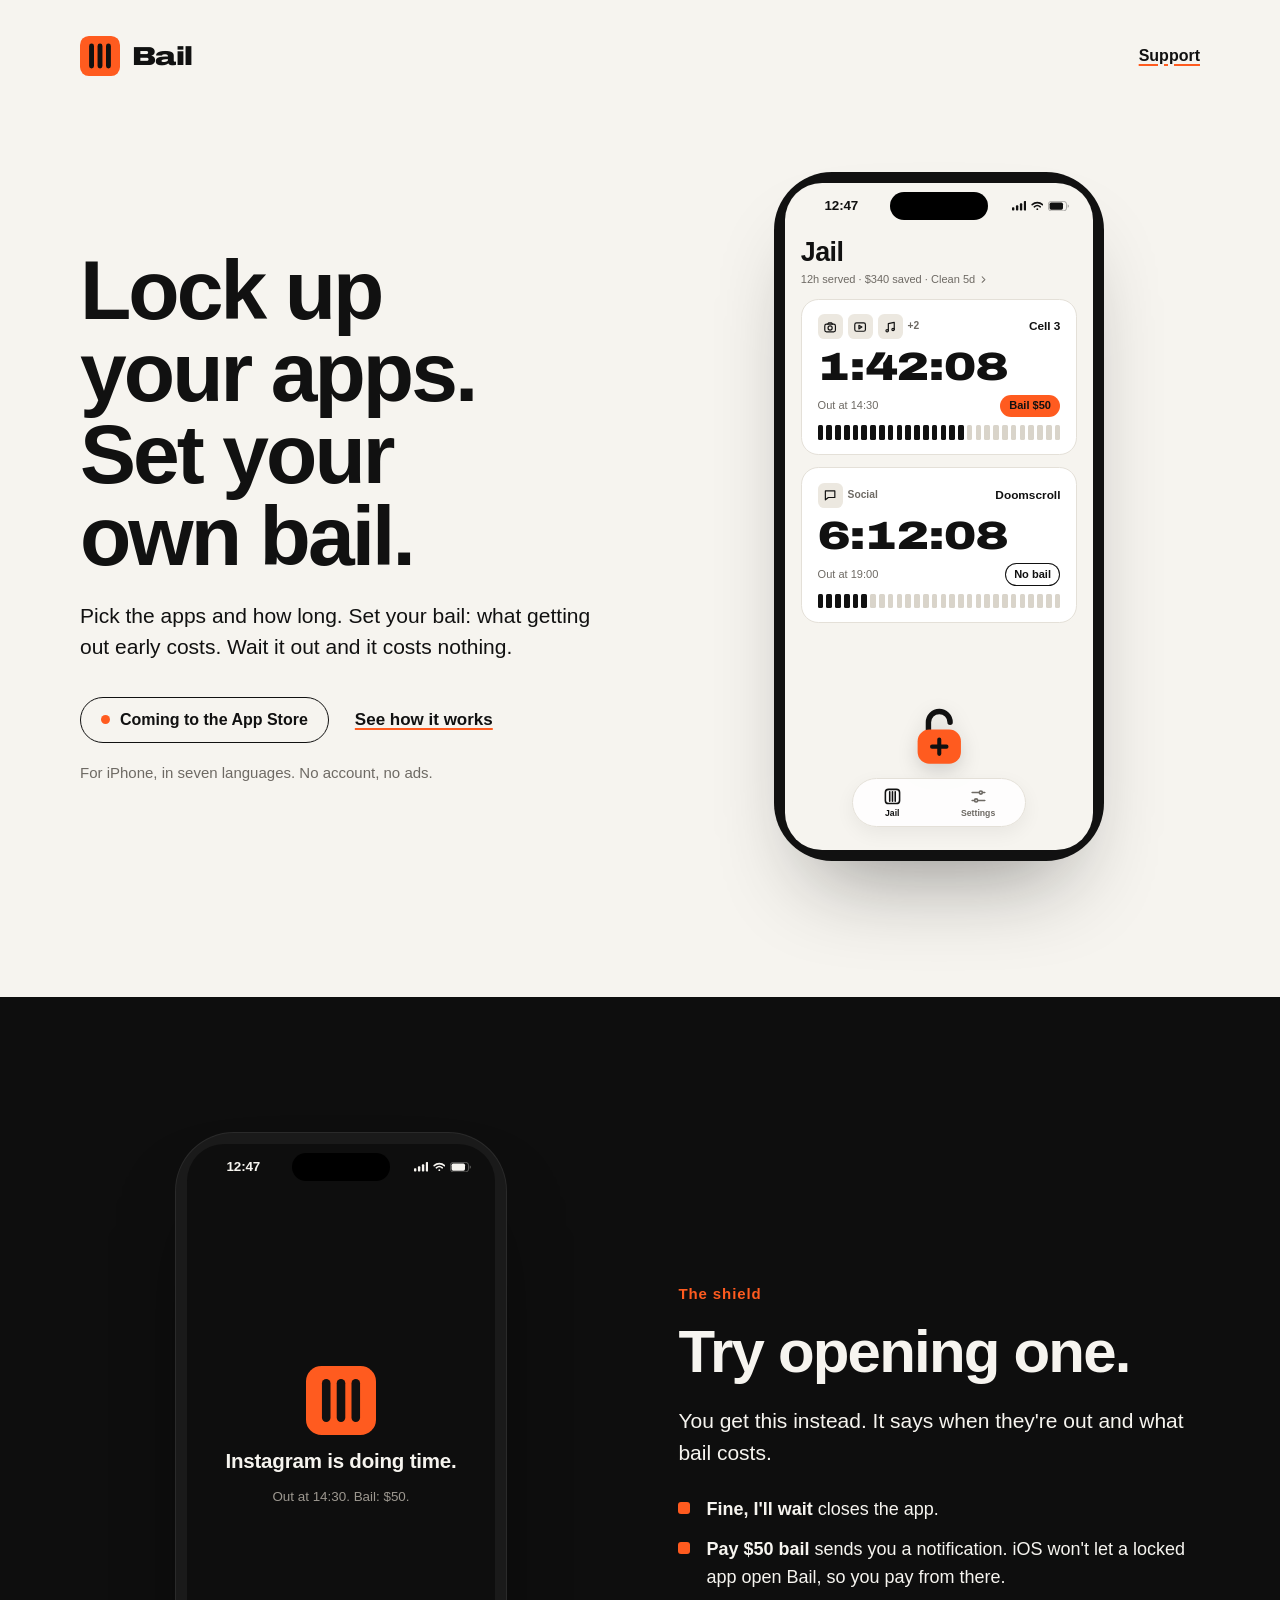
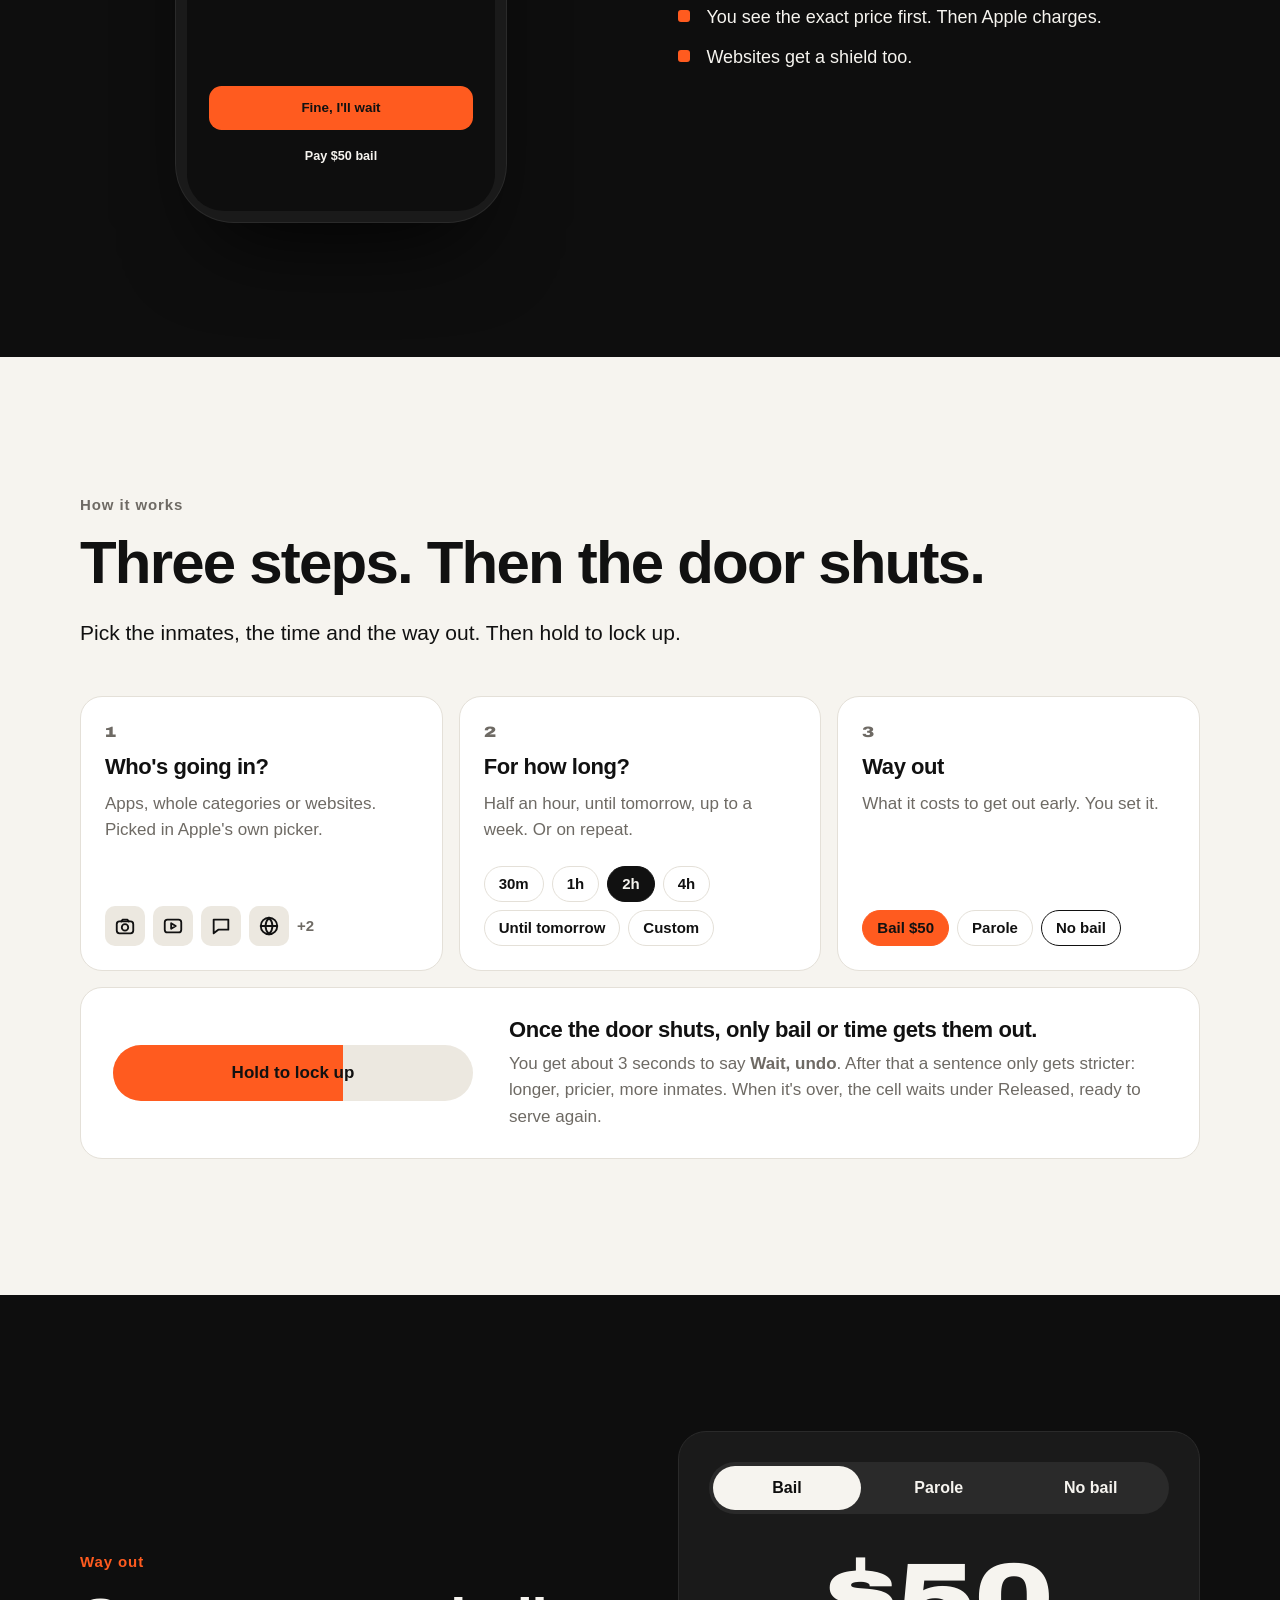
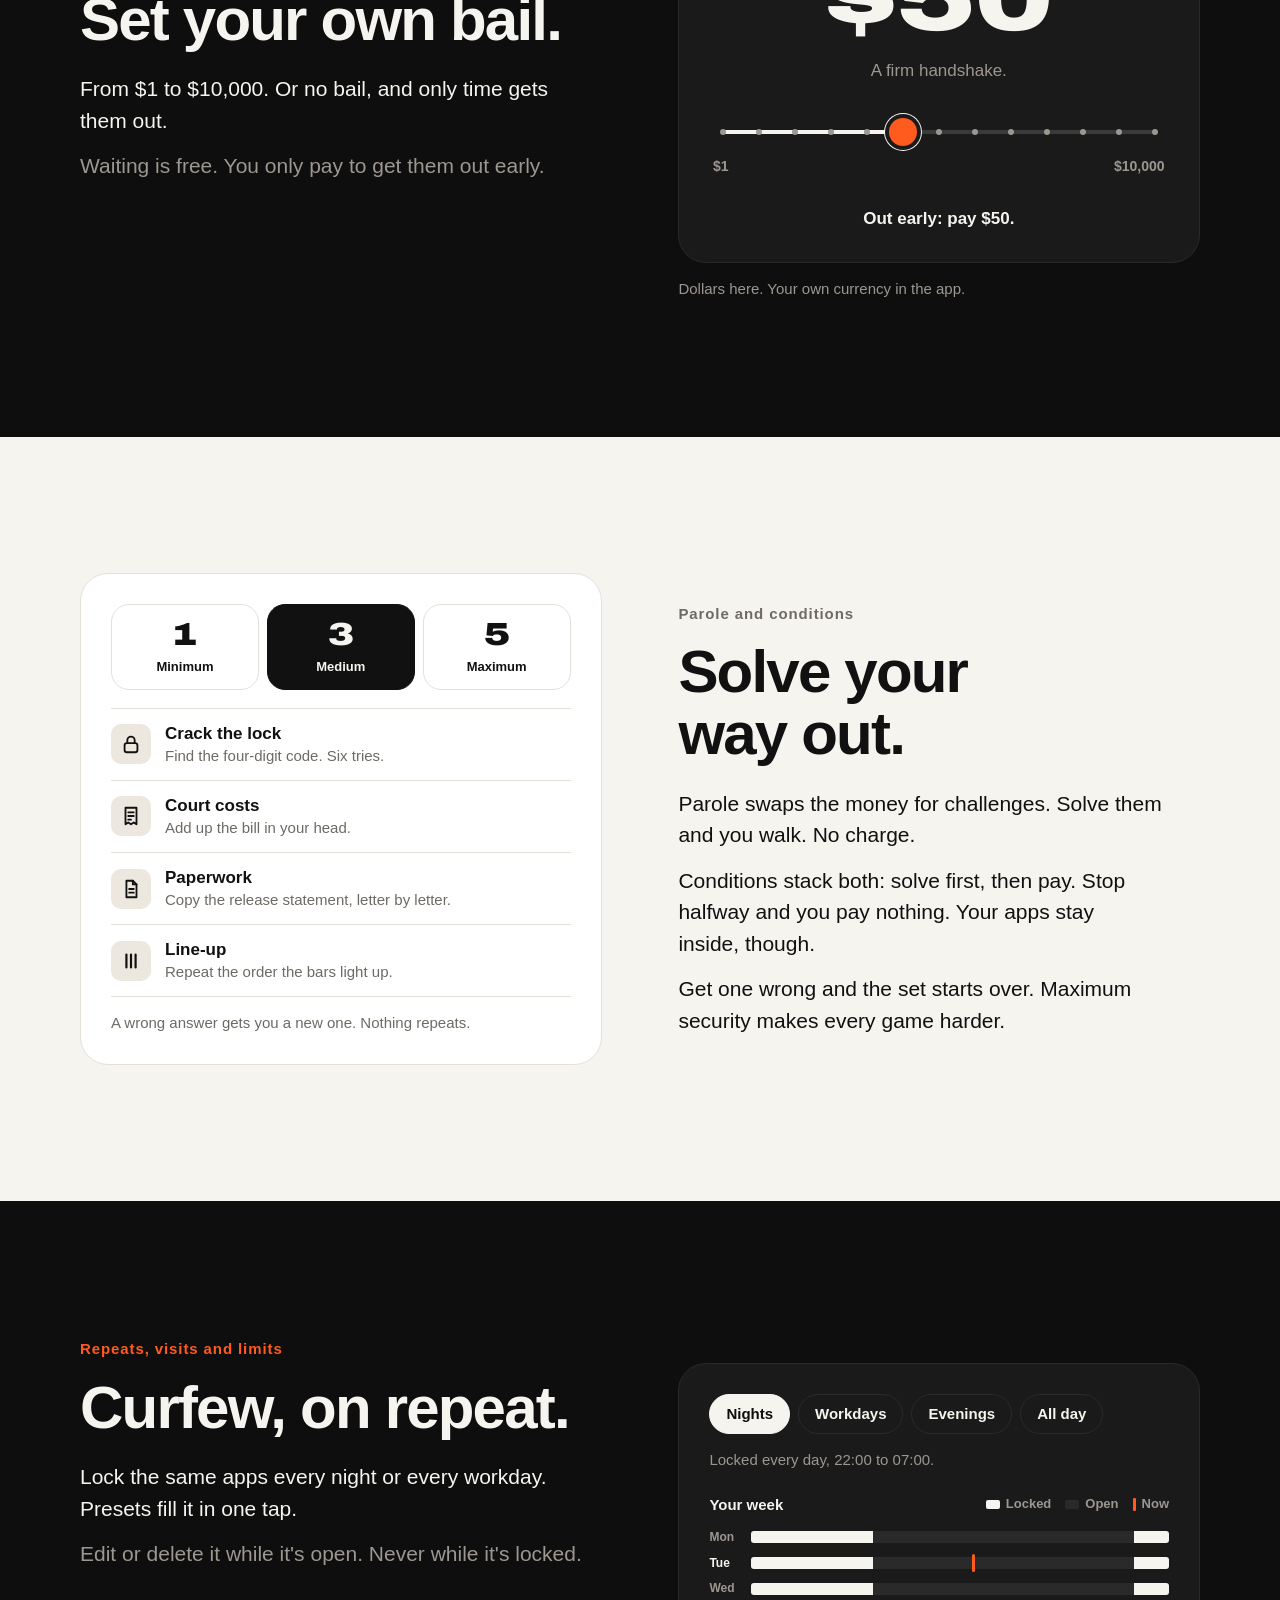
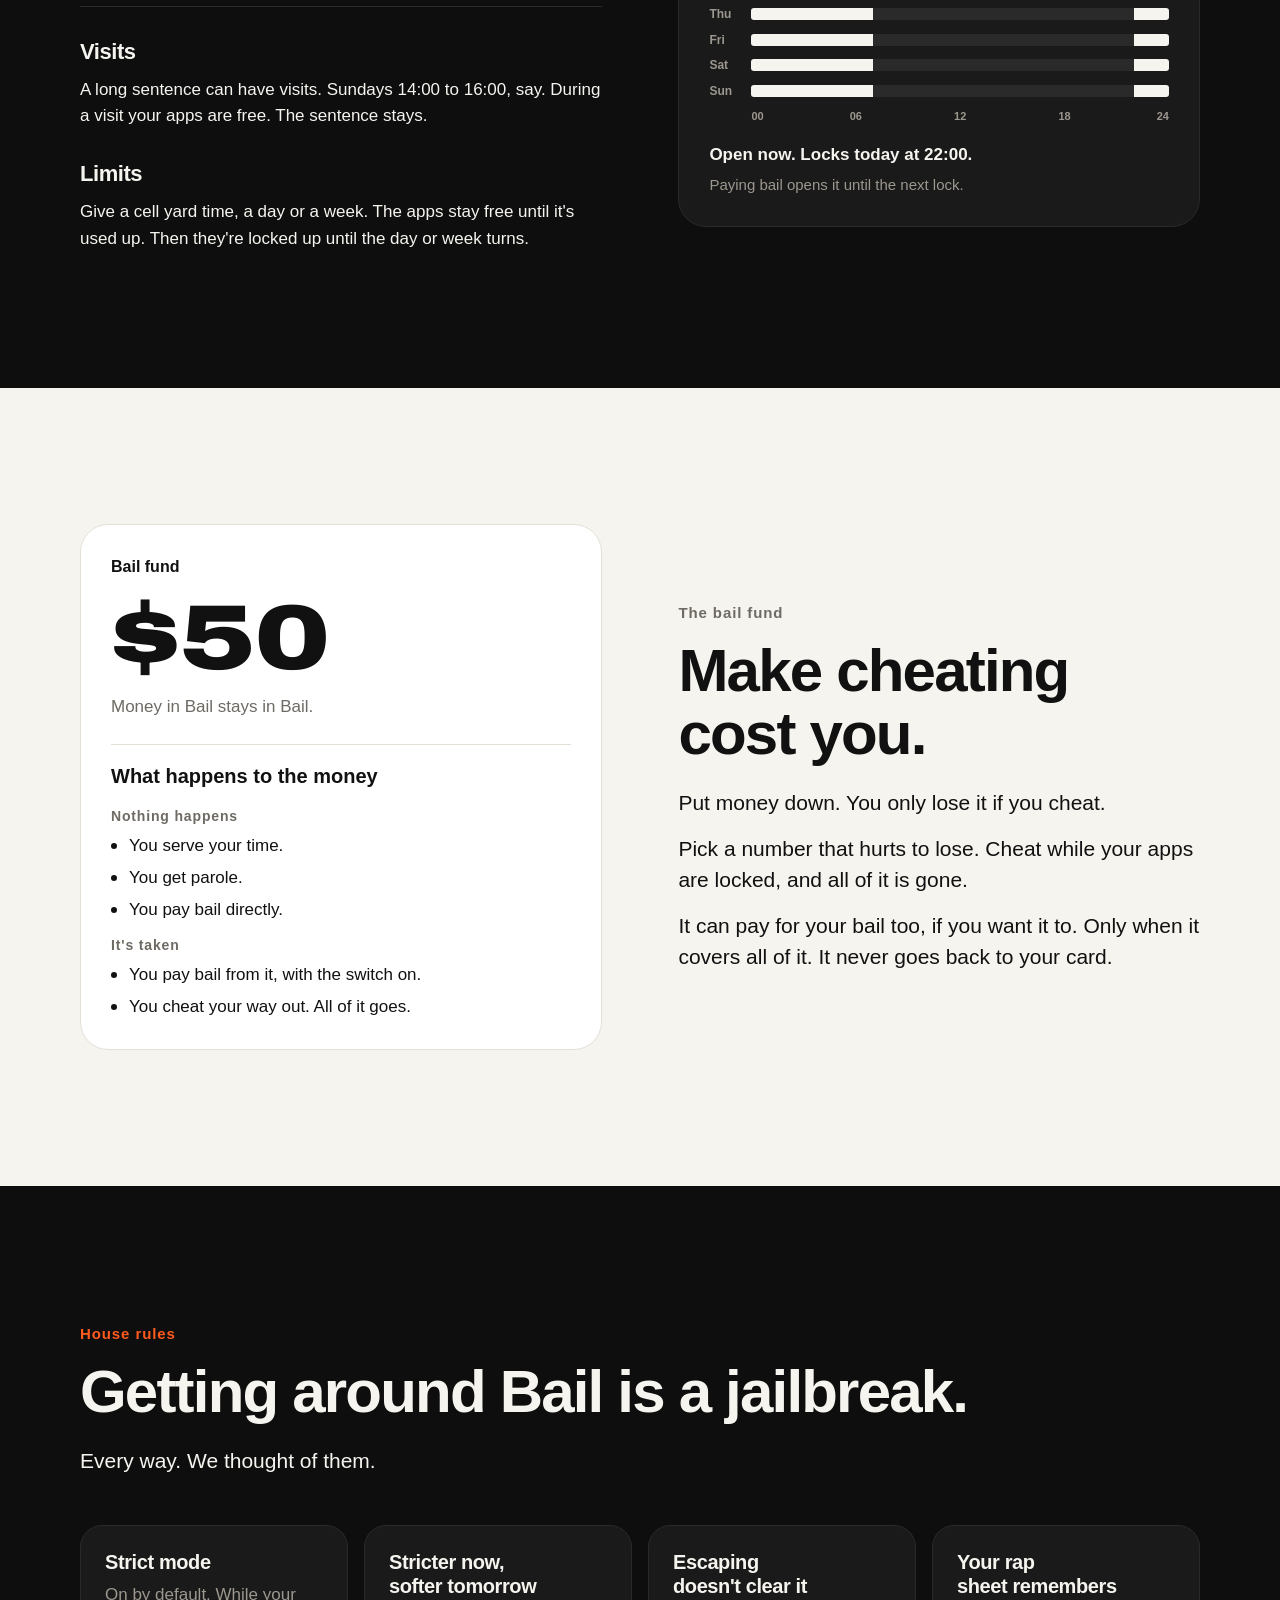
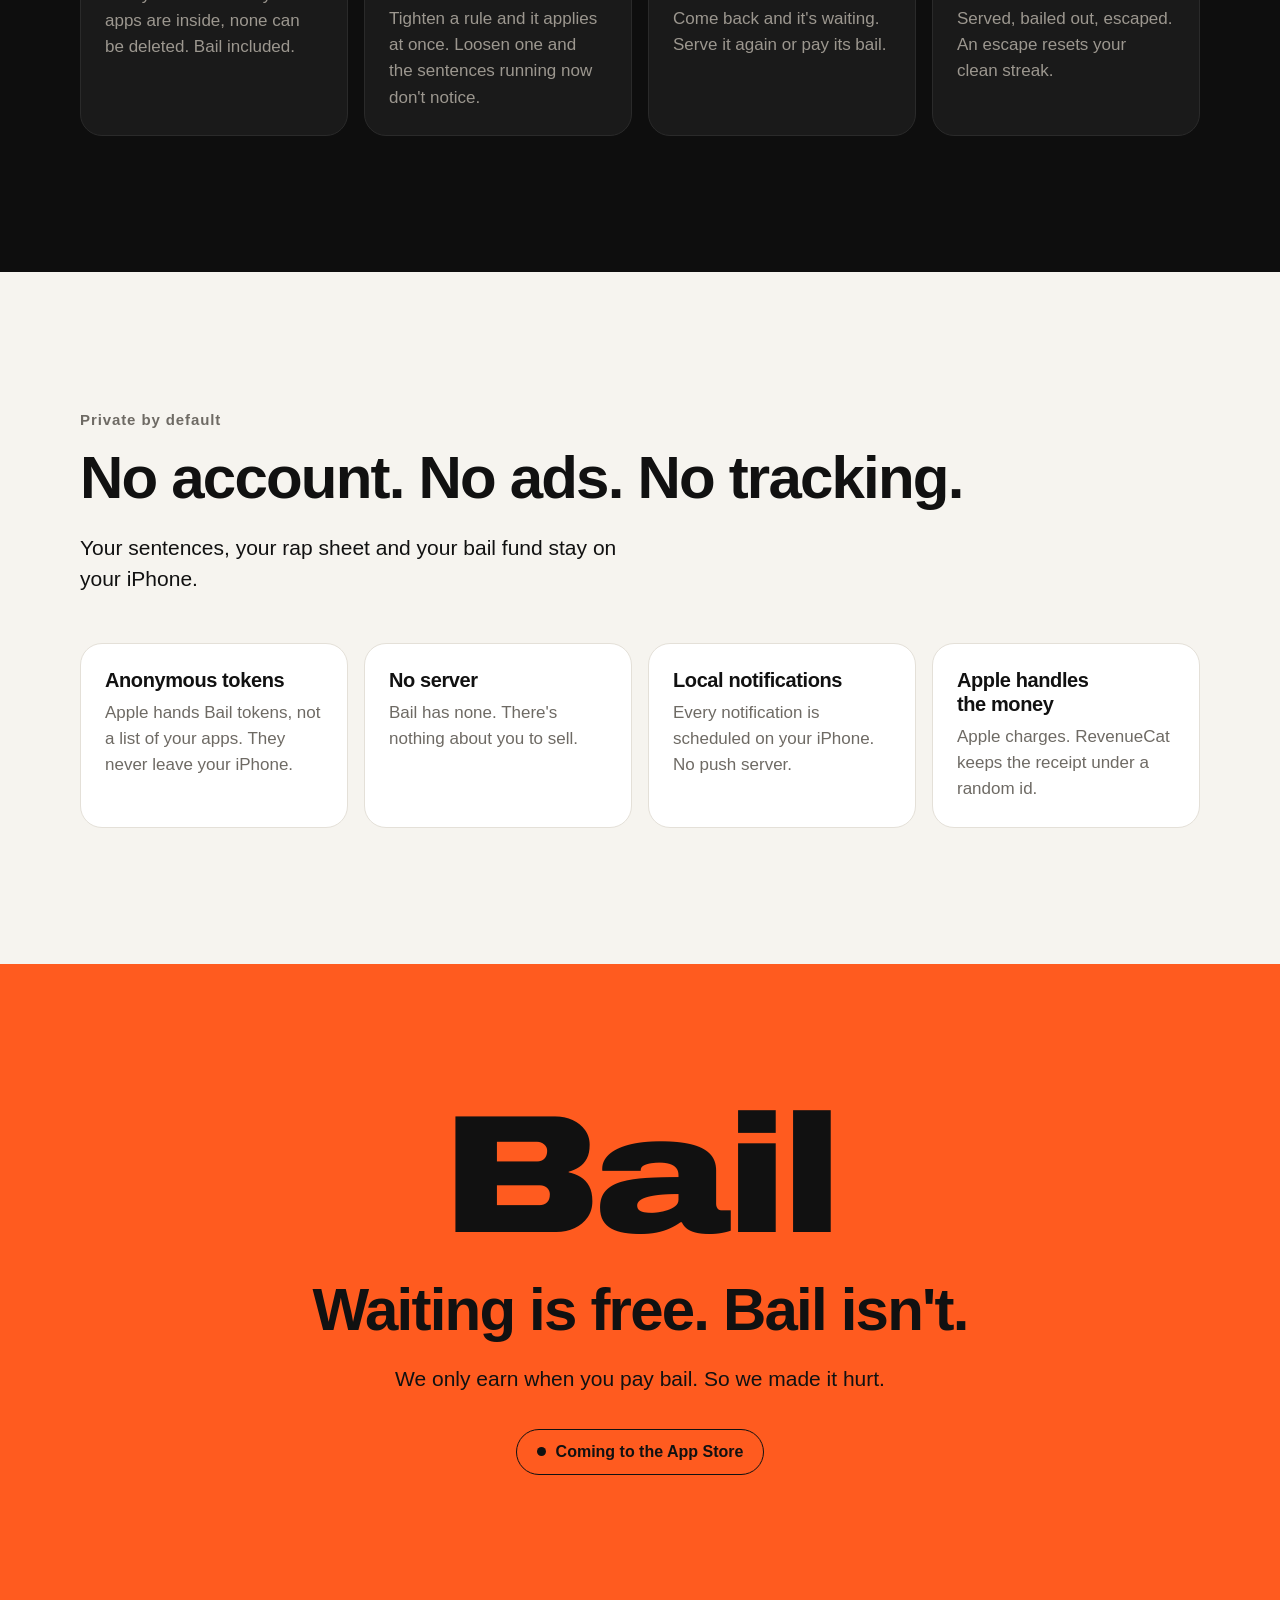
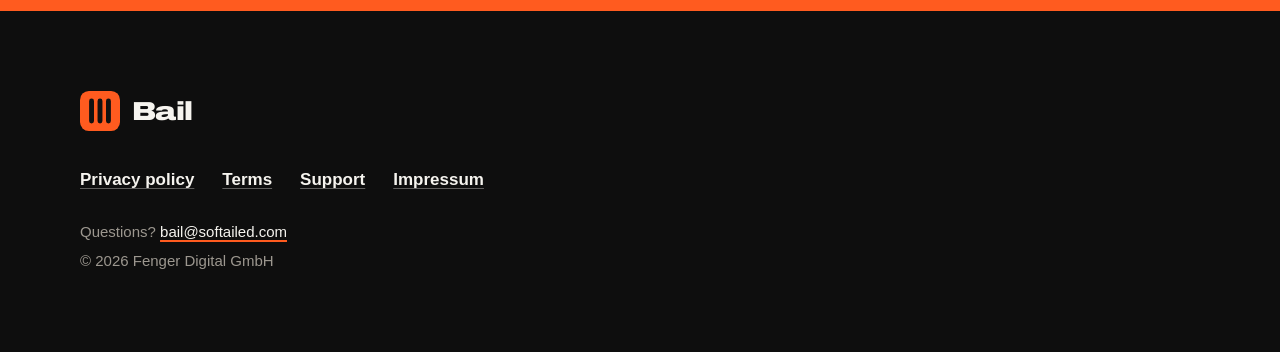
==== commit efb72c0e: "Limits: yard time a day or a week, next to visits Held on this branch until the build that carries l" ====
--- a/index.html
+++ b/index.html
@@ -39,7 +39,7 @@
       </div>
 
       <div class="visual">
-        <div class="phone" role="img" aria-label="The Jail tab in Bail. Cell 3 has 1 hour 42 minutes left, out at 14:30, bail 20 dollars. Doomscroll is out at 19:00, no bail.">
+        <div class="phone" role="img" aria-label="The Jail tab in Bail. Cell 3 has 1 hour 42 minutes left, out at 14:30, bail 50 dollars. Doomscroll is out at 19:00, no bail.">
           <div class="screen light" aria-hidden="true">
             <div class="island"></div>
             <div class="sbar">
@@ -123,7 +123,7 @@
     </div>
 
     <div class="visual">
-      <div class="phone" role="img" aria-label="The shield on a locked app. Instagram is doing time. Out at 14:30. Bail: 20 dollars. Buttons: Fine, I'll wait, and Pay 20 dollars bail.">
+      <div class="phone" role="img" aria-label="The shield on a locked app. Instagram is doing time. Out at 14:30. Bail: 50 dollars. Buttons: Fine, I'll wait, and Pay 50 dollars bail.">
         <div class="screen dark" aria-hidden="true">
           <div class="island"></div>
           <div class="sbar">
@@ -286,11 +286,11 @@
   </div>
 </section>
 
-<!-- 06 REPEATS AND VISITS (demo) ----------------------------------------- -->
+<!-- 06 REPEATS, VISITS AND LIMITS (demo) ----------------------------------------- -->
 <section class="band dark">
   <div class="wrap split trio">
     <div class="copy">
-      <p class="eyebrow">Repeats and visits</p>
+      <p class="eyebrow">Repeats, visits and limits</p>
       <h2>Curfew, on repeat.</h2>
       <p class="lead">Lock the same apps every night or every workday. Presets fill it in one tap.</p>
       <p class="lead soft">Edit or delete it while it's open. Never while it's locked.</p>
@@ -327,6 +327,8 @@
     <div class="visits">
       <h3>Visits</h3>
       <p>A long sentence can have visits. Sundays 14:00 to 16:00, say. During a visit your apps are free. The sentence stays.</p>
+      <h3>Limits</h3>
+      <p>Give a cell yard time, a day or a week. The apps stay free until it's used up. Then they're locked up until the day or week turns.</p>
     </div>
   </div>
 </section>
--- a/style.css
+++ b/style.css
@@ -438,6 +438,7 @@
 .wnote { margin-top: 4px; font-size: 15px; color: var(--fg2); }
 .visits h3 { font-size: 22px; font-weight: 800; letter-spacing: -0.02em; }
 .visits p { margin-top: 8px; max-width: 31em; }
+.visits p + h3 { margin-top: 28px; }
 /* Copy, demo, then visits on a phone; visits under the copy beside the demo
    on a wide screen. */
 @media (min-width: 900px) {
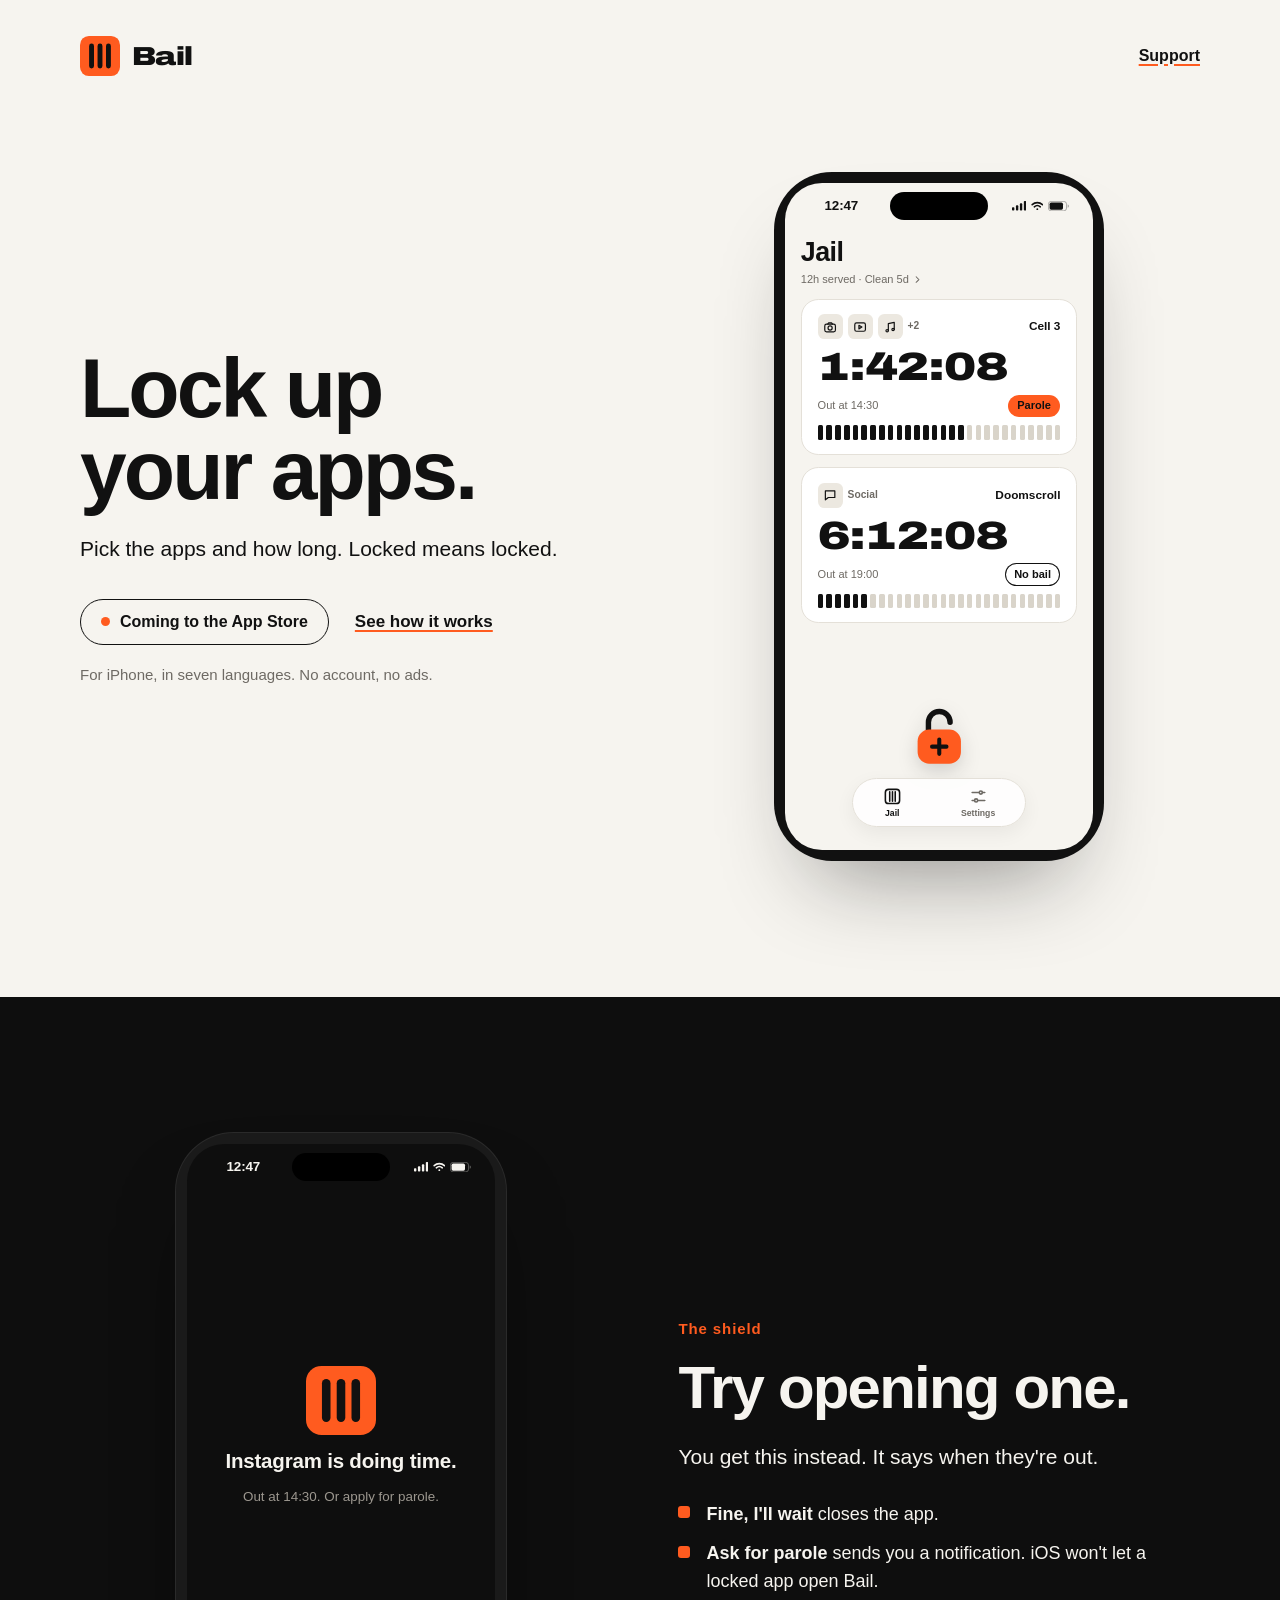
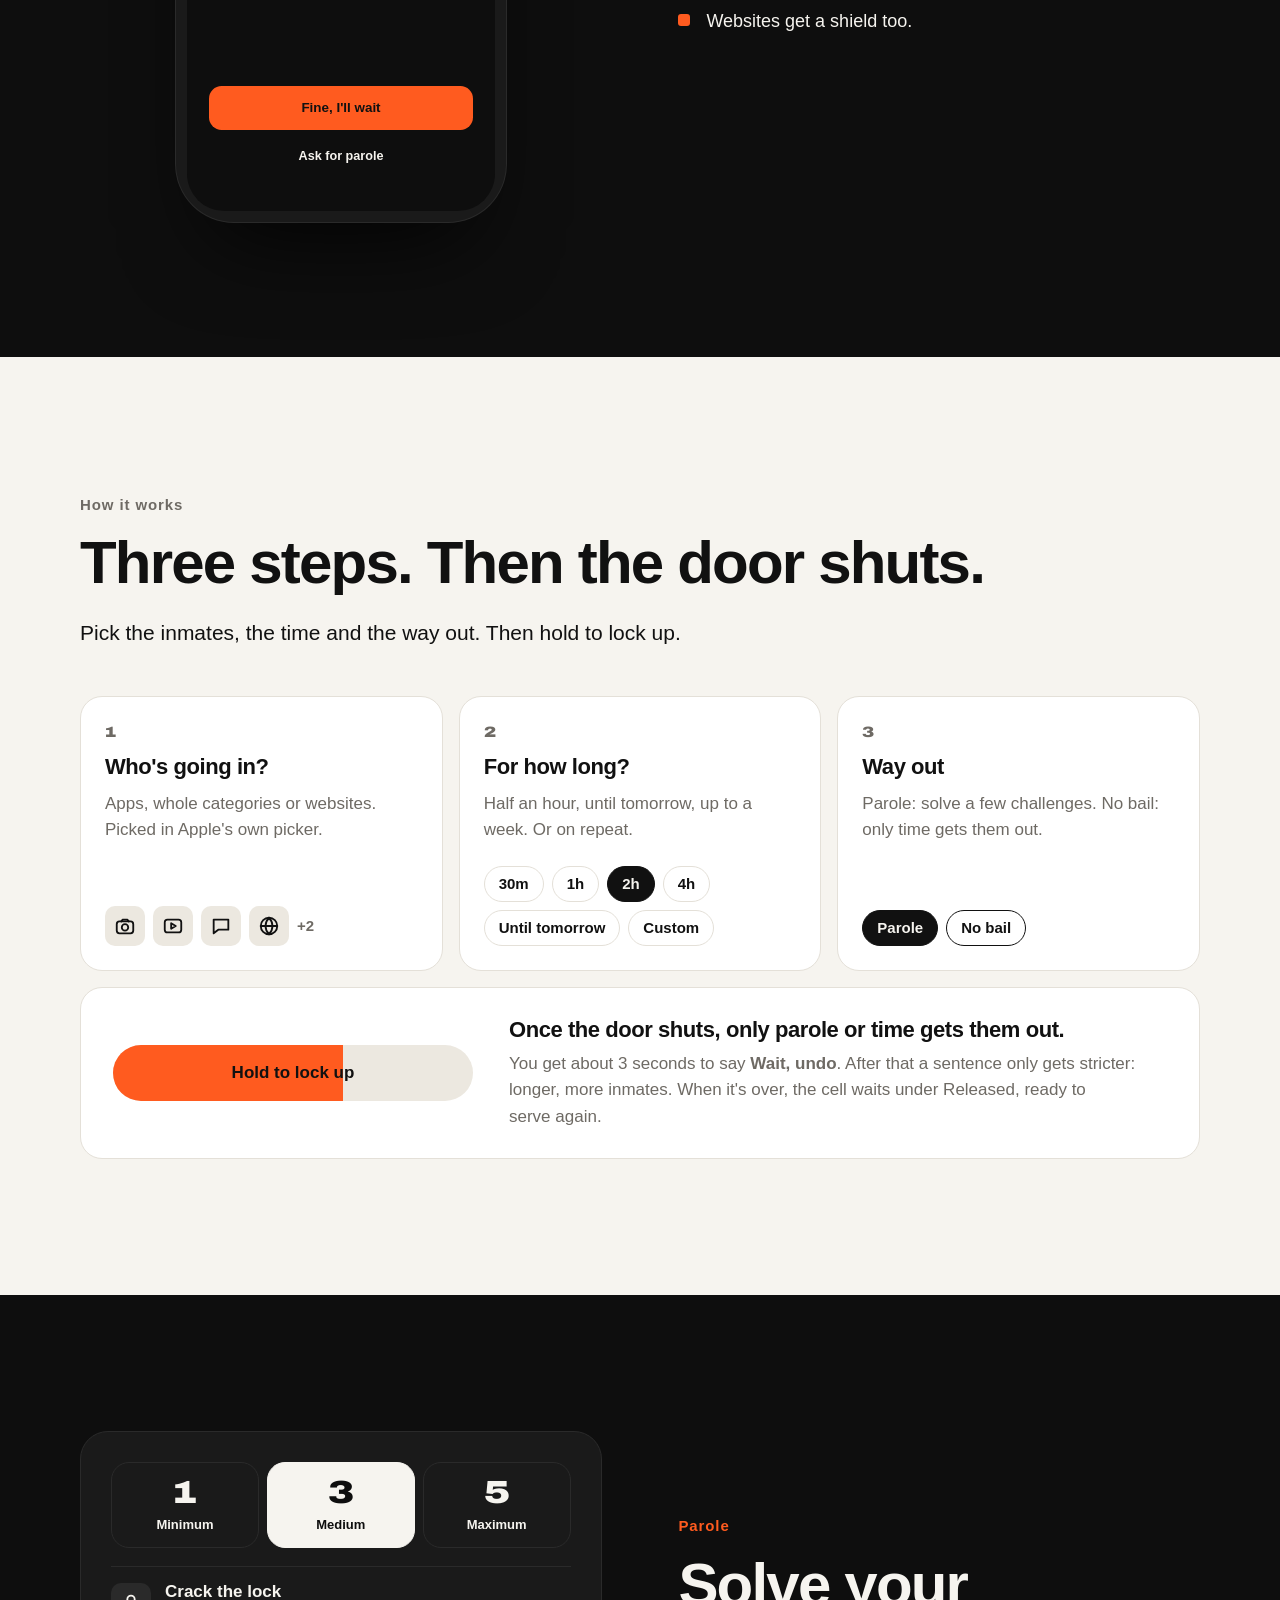
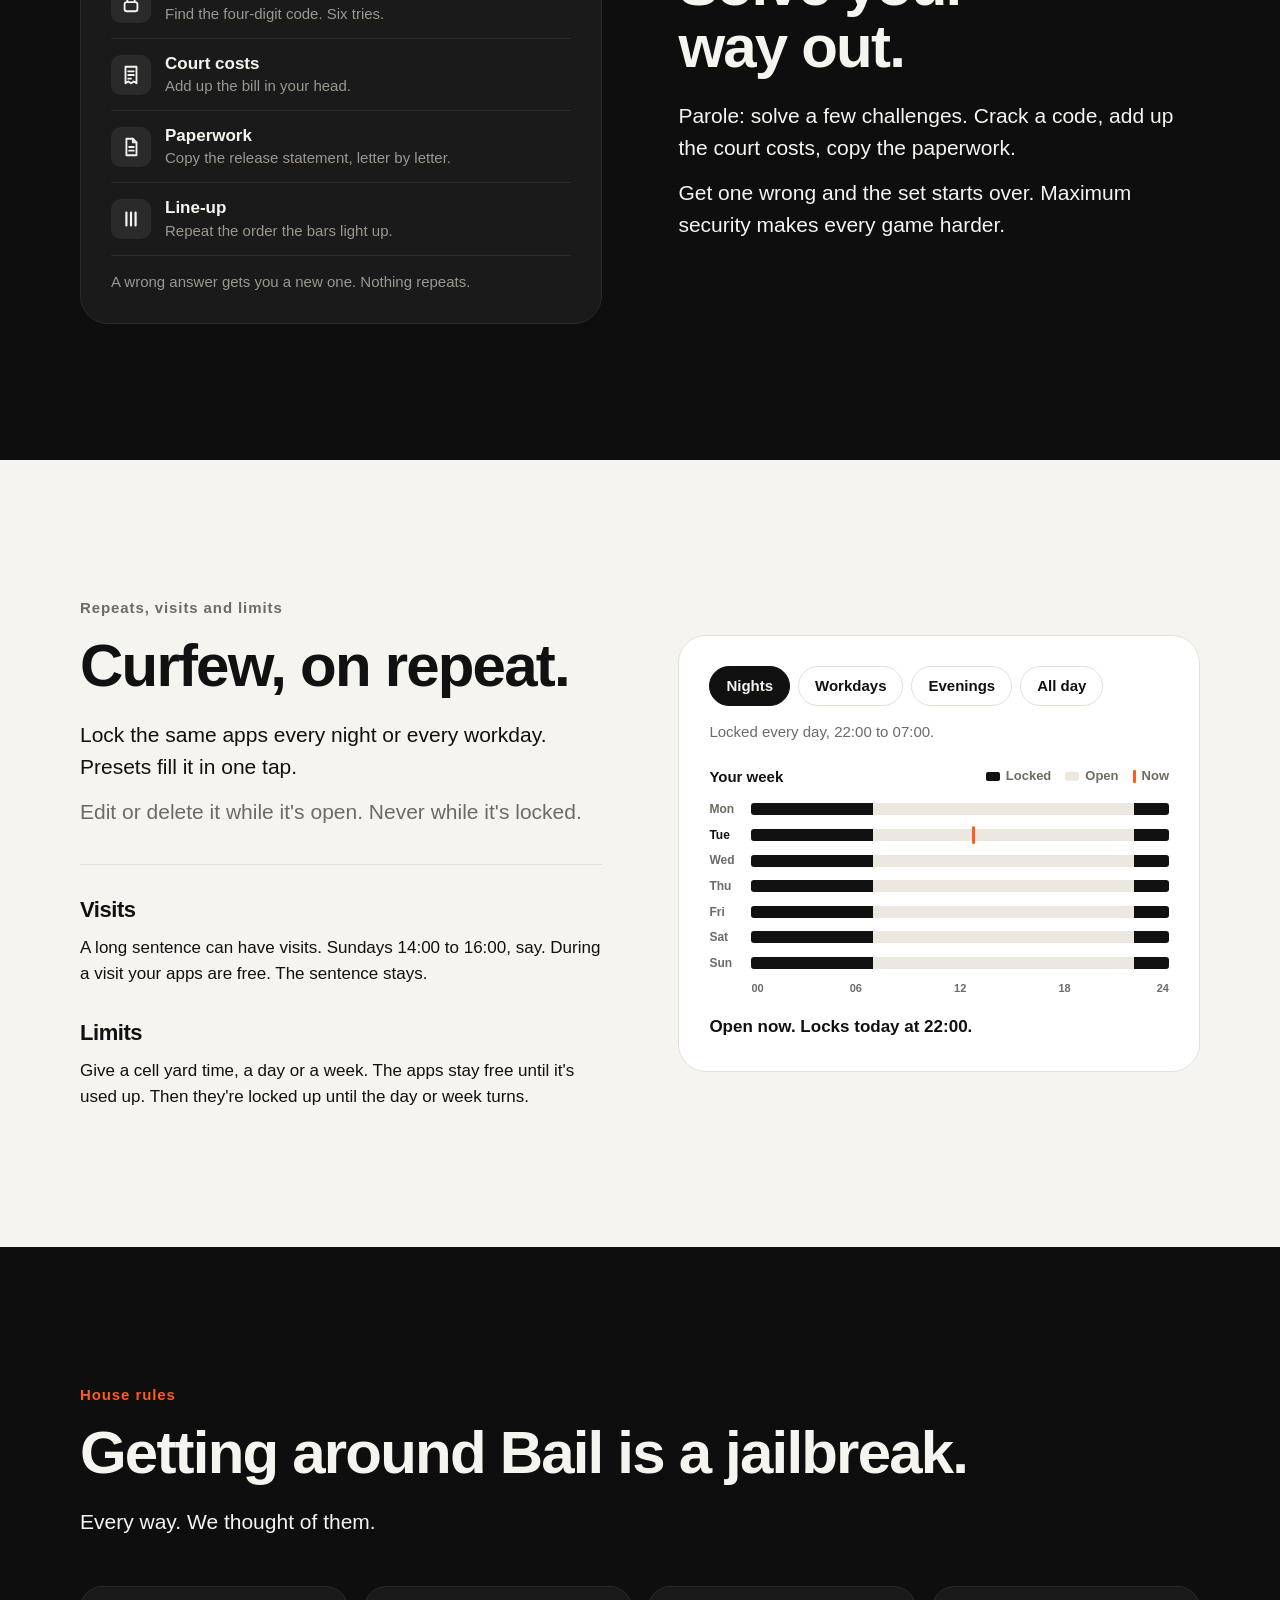
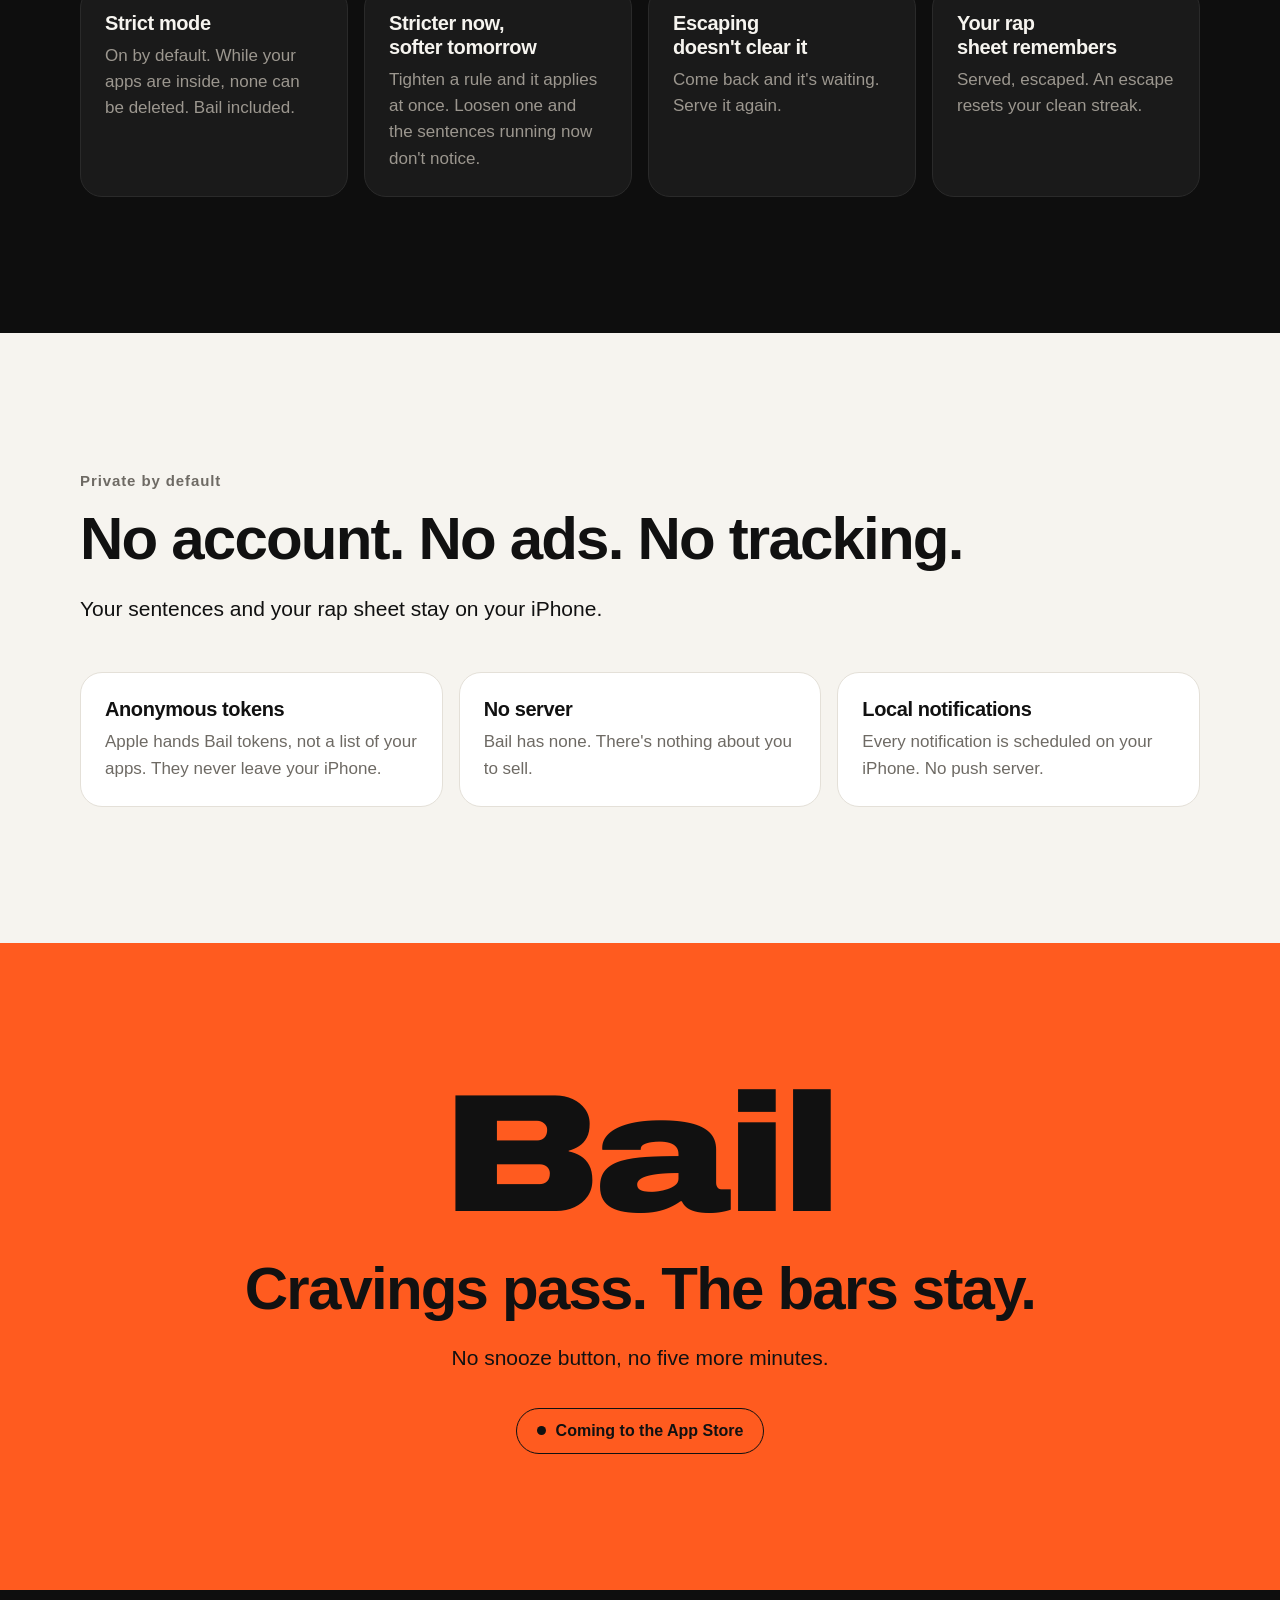
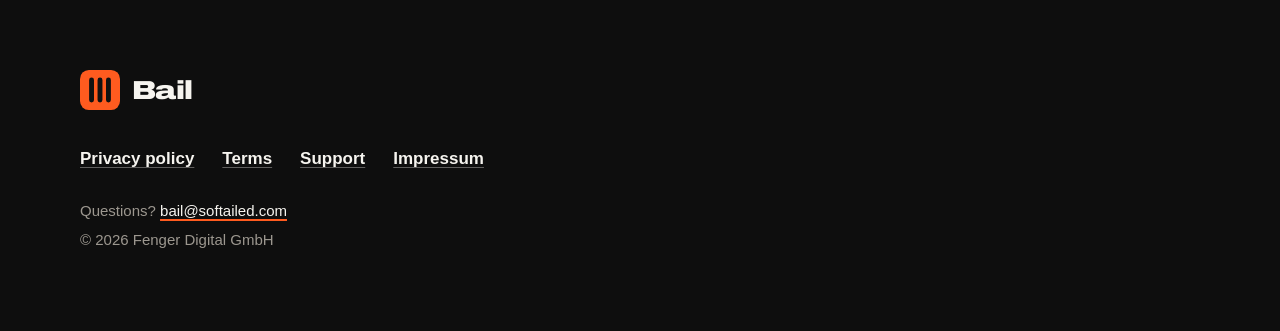
==== commit 10ba2431: "Version without payments: bail, the fund and their sections cut The store's 1.0 sells nothing, so th" ====
--- a/index.html
+++ b/index.html
@@ -3,12 +3,12 @@
 <head>
 <meta charset="utf-8">
 <meta name="viewport" content="width=device-width, initial-scale=1">
-<title>Bail: lock up your apps. Set your own bail.</title>
-<meta name="description" content="Bail is an app blocker for iPhone with money on the line. Lock up apps, categories or websites for a set time. Getting out early costs a bail you set yourself. Waiting is free.">
+<title>Bail: lock up your apps.</title>
+<meta name="description" content="Bail is an app blocker for iPhone. Lock up apps, categories or websites for a set time.">
 <meta name="color-scheme" content="light">
 <meta name="theme-color" content="#F6F4EF">
-<meta property="og:title" content="Bail: lock up your apps. Set your own bail.">
-<meta property="og:description" content="An app blocker for iPhone with money on the line. Waiting is free. Bail isn't.">
+<meta property="og:title" content="Bail: lock up your apps.">
+<meta property="og:description" content="An app blocker for iPhone.">
 <meta property="og:type" content="website">
 <meta property="og:url" content="https://bail.softailed.com/">
 <meta property="og:image" content="https://bail.softailed.com/assets/icon-512.png">
@@ -29,8 +29,8 @@
 
     <div class="split">
       <div class="copy">
-        <h1>Lock up your apps. Set your own bail.</h1>
-        <p class="lead">Pick the apps and how long. Set your bail: what getting out early costs. Wait it out and it costs nothing.</p>
+        <h1>Lock up your apps.</h1>
+        <p class="lead">Pick the apps and how long. Locked means locked.</p>
         <div class="cta">
           <span class="pill">Coming to the App Store</span>
           <a class="more" href="#how">See how it works</a>
@@ -39,7 +39,7 @@
       </div>
 
       <div class="visual">
-        <div class="phone" role="img" aria-label="The Jail tab in Bail. Cell 3 has 1 hour 42 minutes left, out at 14:30, bail 50 dollars. Doomscroll is out at 19:00, no bail.">
+        <div class="phone" role="img" aria-label="The Jail tab in Bail. Cell 3 has 1 hour 42 minutes left, out at 14:30, parole. Doomscroll is out at 19:00, no bail.">
           <div class="screen light" aria-hidden="true">
             <div class="island"></div>
             <div class="sbar">
@@ -54,7 +54,7 @@
             <div class="jail">
               <div>
                 <div class="title">Jail</div>
-                <div class="stats">12h served · $340 saved · Clean 5d <svg viewBox="0 0 24 24" fill="none" stroke="currentColor" stroke-width="2.2" stroke-linecap="round" stroke-linejoin="round"><path d="M9 6l6 6-6 6"/></svg></div>
+                <div class="stats">12h served · Clean 5d <svg viewBox="0 0 24 24" fill="none" stroke="currentColor" stroke-width="2.2" stroke-linecap="round" stroke-linejoin="round"><path d="M9 6l6 6-6 6"/></svg></div>
               </div>
 
               <div class="mcard">
@@ -70,7 +70,7 @@
                 <div class="count" data-count="cell3">1:42:10</div>
                 <div class="mrow">
                   <span class="outat">Out at 14:30</span>
-                  <span class="chip">Bail $50</span>
+                  <span class="chip">Parole</span>
                 </div>
                 <div class="ticks" data-ticks="cell3"><i class="on"></i><i class="on"></i><i class="on"></i><i class="on"></i><i class="on"></i><i class="on"></i><i class="on"></i><i class="on"></i><i class="on"></i><i class="on"></i><i class="on"></i><i class="on"></i><i class="on"></i><i class="on"></i><i class="on"></i><i class="on"></i><i class="on"></i><i></i><i></i><i></i><i></i><i></i><i></i><i></i><i></i><i></i><i></i><i></i></div>
               </div>
@@ -113,17 +113,16 @@
     <div class="copy">
       <p class="eyebrow">The shield</p>
       <h2>Try opening one.</h2>
-      <p class="lead">You get this instead. It says when they're out and what bail costs.</p>
+      <p class="lead">You get this instead. It says when they're out.</p>
       <ul class="facts">
         <li><span class="ui">Fine, I'll wait</span> closes the app.</li>
-        <li><span class="ui">Pay $50 bail</span> sends you a notification. iOS won't let a locked app open Bail, so you pay from there.</li>
-        <li>You see the exact price first. Then Apple charges.</li>
+        <li><span class="ui">Ask for parole</span> sends you a notification. iOS won't let a locked app open Bail.</li>
         <li>Websites get a shield too.</li>
       </ul>
     </div>
 
     <div class="visual">
-      <div class="phone" role="img" aria-label="The shield on a locked app. Instagram is doing time. Out at 14:30. Bail: 50 dollars. Buttons: Fine, I'll wait, and Pay 50 dollars bail.">
+      <div class="phone" role="img" aria-label="The shield on a locked app. Instagram is doing time. Out at 14:30. Or apply for parole. Buttons: Fine, I'll wait, and Ask for parole.">
         <div class="screen dark" aria-hidden="true">
           <div class="island"></div>
           <div class="sbar">
@@ -138,11 +137,11 @@
             <div class="mid">
               <img src="assets/mark.svg" alt="" width="88" height="88">
               <div class="stitle">Instagram is doing time.</div>
-              <div class="ssub">Out at 14:30. Bail: $50.</div>
+              <div class="ssub">Out at 14:30. Or apply for parole.</div>
             </div>
             <div class="btns">
               <div class="sbtn">Fine, I'll wait</div>
-              <div class="sbtn plain">Pay $50 bail</div>
+              <div class="sbtn plain">Ask for parole</div>
             </div>
           </div>
         </div>
@@ -182,9 +181,9 @@
       <div class="step">
         <span class="n">3</span>
         <h3>Way out</h3>
-        <p>What it costs to get out early. You set it.</p>
+        <p>Parole: solve a few challenges. No bail: only time gets them out.</p>
         <div class="viz" aria-hidden="true">
-          <span class="dchip bail">Bail $50</span><span class="dchip">Parole</span><span class="dchip out">No bail</span>
+          <span class="dchip on">Parole</span><span class="dchip out">No bail</span>
         </div>
       </div>
     </div>
@@ -192,66 +191,20 @@
     <div class="hold">
       <div class="holdbtn" aria-hidden="true"><span>Hold to lock up</span></div>
       <div>
-        <h3>Once the door shuts, only bail or time gets them out.</h3>
-        <p>You get about 3 seconds to say <span class="ui">Wait, undo</span>. After that a sentence only gets stricter: longer, pricier, more inmates. When it's over, the cell waits under Released, ready to serve again.</p>
-      </div>
-    </div>
-  </div>
-</section>
-
-<!-- 04 SET YOUR OWN BAIL (demo) ------------------------------------------ -->
+        <h3>Once the door shuts, only parole or time gets them out.</h3>
+        <p>You get about 3 seconds to say <span class="ui">Wait, undo</span>. After that a sentence only gets stricter: longer, more inmates. When it's over, the cell waits under Released, ready to serve again.</p>
+      </div>
+    </div>
+  </div>
+</section>
+
+<!-- 05 PAROLE ------------------------------------------------------------ -->
 <section class="band dark">
-  <div class="wrap split">
-    <div class="copy">
-      <p class="eyebrow">Way out</p>
-      <h2>Set your own bail.</h2>
-      <p class="lead">From $1 to $10,000. Or no bail, and only time gets them out.</p>
-      <p class="lead soft">Waiting is free. You only pay to get them out early.</p>
-    </div>
-
-    <div class="visual">
-      <div class="panel wayout" id="wayout">
-        <div class="seg" role="tablist" aria-label="Way out">
-          <button type="button" role="tab" id="tab-bail" aria-selected="true" aria-controls="wo-stage" data-tab="bail">Bail</button>
-          <button type="button" role="tab" id="tab-parole" aria-selected="false" aria-controls="wo-stage" data-tab="parole" tabindex="-1">Parole</button>
-          <button type="button" role="tab" id="tab-none" aria-selected="false" aria-controls="wo-stage" data-tab="none" tabindex="-1">No bail</button>
-        </div>
-        <div class="stage" id="wo-stage" role="tabpanel" aria-labelledby="tab-bail">
-          <div class="bigamt" id="wo-big" style="--w: 2.42">$50</div>
-          <div class="amtline" id="wo-line">A firm handshake.</div>
-        </div>
-        <div class="ctl" id="wo-slider">
-          <div class="range" id="wo-range" style="--p: 0.4167">
-            <div class="track"></div>
-            <div class="fill"></div>
-            <div class="stops" aria-hidden="true"><i style="left: 0%"></i><i style="left: 8.3333%"></i><i style="left: 16.6667%"></i><i style="left: 25%"></i><i style="left: 33.3333%"></i><i style="left: 41.6667%"></i><i style="left: 50%"></i><i style="left: 58.3333%"></i><i style="left: 66.6667%"></i><i style="left: 75%"></i><i style="left: 83.3333%"></i><i style="left: 91.6667%"></i><i style="left: 100%"></i></div>
-            <input type="range" id="wo-input" min="0" max="12" step="1" value="5" aria-label="Bail" aria-valuetext="$50. A firm handshake.">
-          </div>
-          <div class="ends" aria-hidden="true"><span>$1</span><span>$10,000</span></div>
-        </div>
-        <div class="ctl" id="wo-levels" hidden>
-          <div class="label" id="wo-sec">Security</div>
-          <div class="levels" role="group" aria-labelledby="wo-sec">
-            <button type="button" aria-pressed="false" data-level="0">Minimum</button>
-            <button type="button" aria-pressed="true" data-level="1">Medium</button>
-            <button type="button" aria-pressed="false" data-level="2">Maximum</button>
-          </div>
-        </div>
-        <p class="sum" id="wo-sum" aria-live="polite">Out early: pay $50.</p>
-      </div>
-      <p class="fine">Dollars here. Your own currency in the app.</p>
-    </div>
-  </div>
-</section>
-
-<!-- 05 PAROLE AND CONDITIONS --------------------------------------------- -->
-<section class="band light">
   <div class="wrap split rev">
     <div class="copy">
-      <p class="eyebrow">Parole and conditions</p>
+      <p class="eyebrow">Parole</p>
       <h2>Solve your way out.</h2>
-      <p class="lead">Parole swaps the money for challenges. Solve them and you walk. No charge.</p>
-      <p class="lead">Conditions stack both: solve first, then pay. Stop halfway and you pay nothing. Your apps stay inside, though.</p>
+      <p class="lead">Parole: solve a few challenges. Crack a code, add up the court costs, copy the paperwork.</p>
       <p class="lead">Get one wrong and the set starts over. Maximum security makes every game harder.</p>
     </div>
 
@@ -287,7 +240,7 @@
 </section>
 
 <!-- 06 REPEATS, VISITS AND LIMITS (demo) ----------------------------------------- -->
-<section class="band dark">
+<section class="band light">
   <div class="wrap split trio">
     <div class="copy">
       <p class="eyebrow">Repeats, visits and limits</p>
@@ -320,7 +273,6 @@
         </div>
         <div class="axis" aria-hidden="true"><span style="left: 0%">00</span><span style="left: 25%">06</span><span style="left: 50%">12</span><span style="left: 75%">18</span><span style="left: 100%">24</span></div>
         <p class="wstatus" id="wk-status" aria-live="polite">Open now. Locks today at 22:00.</p>
-        <p class="wnote">Paying bail opens it until the next lock.</p>
       </div>
     </div>
 
@@ -333,41 +285,6 @@
   </div>
 </section>
 
-<!-- 07 THE BAIL FUND ------------------------------------------------------ -->
-<section class="band light">
-  <div class="wrap split rev">
-    <div class="copy">
-      <p class="eyebrow">The bail fund</p>
-      <h2>Make cheating cost you.</h2>
-      <p class="lead">Put money down. You only lose it if you cheat.</p>
-      <p class="lead">Pick a number that hurts to lose. Cheat while your apps are locked, and all of it is gone.</p>
-      <p class="lead">It can pay for your bail too, if you want it to. Only when it covers all of it. It never goes back to your card.</p>
-    </div>
-
-    <div class="visual">
-      <div class="panel fund">
-        <div class="ttl">Bail fund</div>
-        <div class="amt">$50</div>
-        <p class="cap">Money in Bail stays in Bail.</p>
-        <div class="moves">
-          <p class="mtitle">What happens to the money</p>
-          <p class="mlabel">Nothing happens</p>
-          <ul>
-            <li>You serve your time.</li>
-            <li>You get parole.</li>
-            <li>You pay bail directly.</li>
-          </ul>
-          <p class="mlabel">It's taken</p>
-          <ul>
-            <li>You pay bail from it, with the switch on.</li>
-            <li>You cheat your way out. All of it goes.</li>
-          </ul>
-        </div>
-      </div>
-    </div>
-  </div>
-</section>
-
 <!-- 08 HOUSE RULES -------------------------------------------------------- -->
 <section class="band dark">
   <div class="wrap">
@@ -385,11 +302,11 @@
       </div>
       <div class="card">
         <h3>Escaping doesn't clear it</h3>
-        <p>Come back and it's waiting. Serve it again or pay its bail.</p>
+        <p>Come back and it's waiting. Serve it again.</p>
       </div>
       <div class="card">
         <h3>Your rap sheet remembers</h3>
-        <p>Served, bailed out, escaped. An escape resets your clean streak.</p>
+        <p>Served, escaped. An escape resets your clean streak.</p>
       </div>
     </div>
   </div>
@@ -400,8 +317,8 @@
   <div class="wrap">
     <p class="eyebrow">Private by default</p>
     <h2>No account. No ads. No tracking.</h2>
-    <p class="lead">Your sentences, your rap sheet and your bail fund stay on your iPhone.</p>
-    <div class="cards">
+    <p class="lead">Your sentences and your rap sheet stay on your iPhone.</p>
+    <div class="cards three">
       <div class="card">
         <h3>Anonymous tokens</h3>
         <p>Apple hands Bail tokens, not a list of your apps. They never leave your iPhone.</p>
@@ -414,10 +331,6 @@
         <h3>Local notifications</h3>
         <p>Every notification is scheduled on your iPhone. No push server.</p>
       </div>
-      <div class="card">
-        <h3>Apple handles the money</h3>
-        <p>Apple charges. RevenueCat keeps the receipt under a random id.</p>
-      </div>
     </div>
   </div>
 </section>
@@ -426,8 +339,8 @@
 <section class="band orange closing">
   <div class="wrap">
     <div class="bigword" aria-hidden="true">Bail</div>
-    <h2>Waiting is free. Bail isn't.</h2>
-    <p class="lead">We only earn when you pay bail. So we made it hurt.</p>
+    <h2>Cravings pass. The bars stay.</h2>
+    <p class="lead">No snooze button, no five more minutes.</p>
     <div class="cta"><span class="pill">Coming to the App Store</span></div>
   </div>
 </section>
@@ -478,97 +391,6 @@
   }
   tick();
   setInterval(tick, 1000);
-
-  /* Way out: the app's step 3, small. Bail has 13 stops from $1 to $10,000,
-     each with its own line; parole and no bail as in the app. */
-  var LABELS = ['$1', '$2', '$5', '$10', '$20', '$50', '$100', '$200', '$500', '$1,000', '$2,000', '$5,000', '$10,000'];
-  var LINES = [
-    'A pinky promise.',
-    'A double pinky promise.',
-    'Cross your heart.',
-    "Scout's honor.",
-    'A handshake.',
-    'A firm handshake.',
-    'In writing.',
-    'In writing, witnessed.',
-    'Notarized.',
-    'Carved in stone.',
-    'Carved in a bigger stone.',
-    'A vow. The serious kind.',
-    "Apple won't let you go higher."
-  ];
-  var LEVELS = [1, 3, 5];
-  var wo = { tab: 'bail', index: 5, level: 1 }; // $50, the app's default bail
-  var big = document.getElementById('wo-big');
-  var line = document.getElementById('wo-line');
-  var sum = document.getElementById('wo-sum');
-  var stage = document.getElementById('wo-stage');
-  var slider = document.getElementById('wo-slider');
-  var levels = document.getElementById('wo-levels');
-  var range = document.getElementById('wo-range');
-  var input = document.getElementById('wo-input');
-  var tabs = all('#wayout [role="tab"]');
-
-  /* Archivo Expanded Black advance widths in em, so the amount always fits. */
-  function emWidth(text) {
-    var w = 0;
-    for (var i = 0; i < text.length; i++) {
-      var c = text.charAt(i);
-      w += c === '$' ? 0.75 : c === ',' ? 0.39 : c === ' ' ? 0.3 : /[0-9]/.test(c) ? 0.82 : 0.68;
-    }
-    return w;
-  }
-
-  function renderWayOut() {
-    var price = LABELS[wo.index];
-    var n = LEVELS[wo.level];
-    var text = price;
-    var said = LINES[wo.index];
-    var summary = 'Out early: pay ' + price + '.';
-    if (wo.tab === 'parole') {
-      text = String(n);
-      said = (n === 1 ? 'Solve one' : 'Solve ' + n) + ' and you walk. No charge.';
-      summary = 'Out early: solve ' + n + '. No charge.';
-    } else if (wo.tab === 'none') {
-      text = 'No bail';
-      said = 'Only time gets them out.';
-      summary = 'Out at 14:30. Not a minute sooner.';
-    }
-    big.textContent = text;
-    big.style.setProperty('--w', String(Math.max(1.6, emWidth(text))));
-    line.textContent = said;
-    sum.textContent = summary;
-    slider.hidden = wo.tab !== 'bail';
-    levels.hidden = wo.tab !== 'parole';
-    input.value = String(wo.index);
-    input.setAttribute('aria-valuetext', price + '. ' + LINES[wo.index]);
-    range.style.setProperty('--p', String(wo.index / 12));
-    tabs.forEach(function (t) {
-      var on = t.getAttribute('data-tab') === wo.tab;
-      t.setAttribute('aria-selected', on ? 'true' : 'false');
-      t.tabIndex = on ? 0 : -1;
-      if (on) stage.setAttribute('aria-labelledby', t.id);
-    });
-    all('#wo-levels button').forEach(function (b, i) { b.setAttribute('aria-pressed', i === wo.level ? 'true' : 'false'); });
-  }
-
-  tabs.forEach(function (t, i) {
-    t.addEventListener('click', function () { wo.tab = t.getAttribute('data-tab'); renderWayOut(); });
-    t.addEventListener('keydown', function (e) {
-      var step = e.key === 'ArrowRight' ? 1 : e.key === 'ArrowLeft' ? -1 : 0;
-      if (!step) return;
-      e.preventDefault();
-      var next = tabs[(i + step + tabs.length) % tabs.length];
-      wo.tab = next.getAttribute('data-tab');
-      renderWayOut();
-      next.focus();
-    });
-  });
-  input.addEventListener('input', function () { wo.index = Number(input.value); renderWayOut(); });
-  all('#wo-levels button').forEach(function (b) {
-    b.addEventListener('click', function () { wo.level = Number(b.getAttribute('data-level')); renderWayOut(); });
-  });
-  renderWayOut();
 
   /* Repeats: the presets from the app, drawn on a week of half hours. The page
      pretends it is Tuesday, 12:47, like the phones above. */
--- a/style.css
+++ b/style.css
@@ -464,6 +464,10 @@
 .cards { display: grid; gap: 16px; margin-top: 48px; }
 @media (min-width: 700px) { .cards { grid-template-columns: repeat(2, minmax(0, 1fr)); } }
 @media (min-width: 1060px) { .cards { grid-template-columns: repeat(4, minmax(0, 1fr)); } }
+/* Three cards (the version without payments has no "Apple handles the money"):
+   one row on a wide screen, stacked below it, never two and one. */
+@media (min-width: 700px) { .cards.three { grid-template-columns: minmax(0, 1fr); } }
+@media (min-width: 900px) { .cards.three { grid-template-columns: repeat(3, minmax(0, 1fr)); } }
 .card { background: var(--cbg); border: 1px solid var(--cline); border-radius: 22px; padding: 24px; }
 .card h3 { font-size: 20px; font-weight: 800; letter-spacing: -0.02em; line-height: 1.2; }
 .card p { margin-top: 8px; color: var(--fg2); }
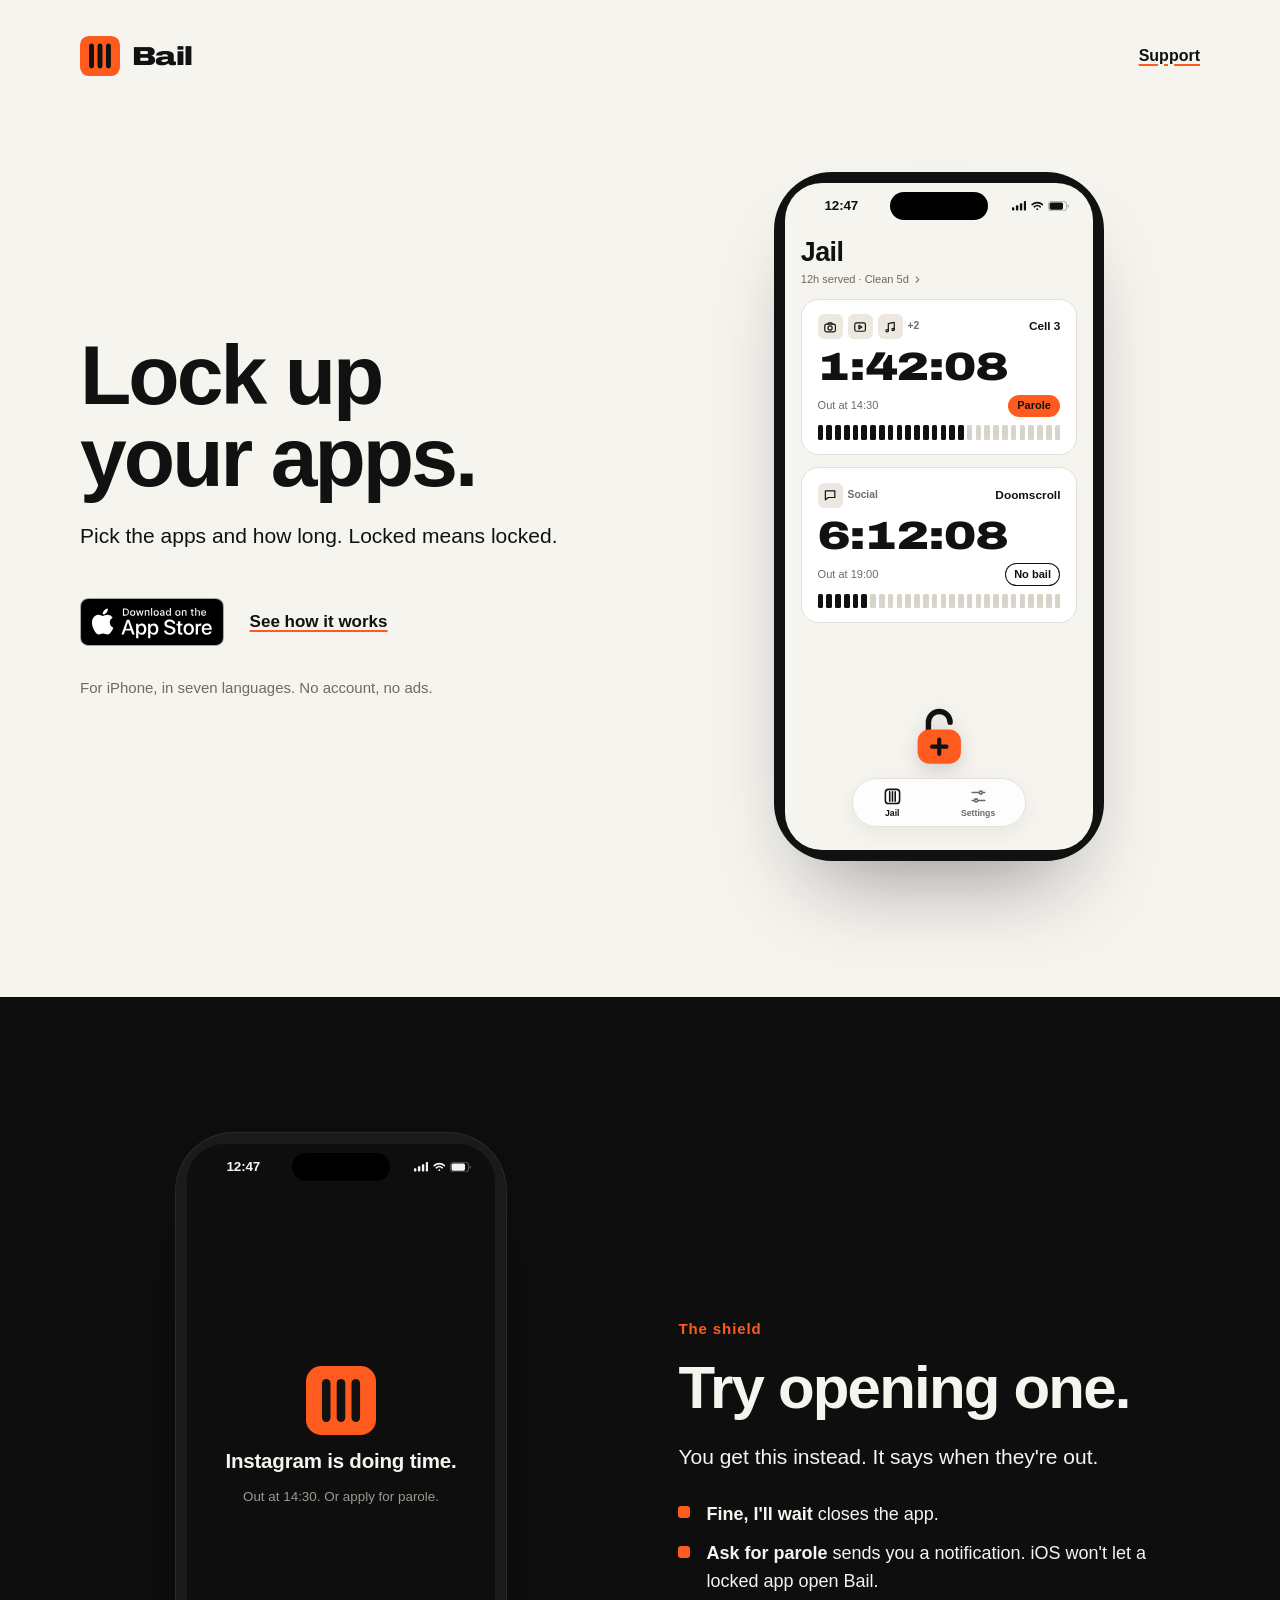
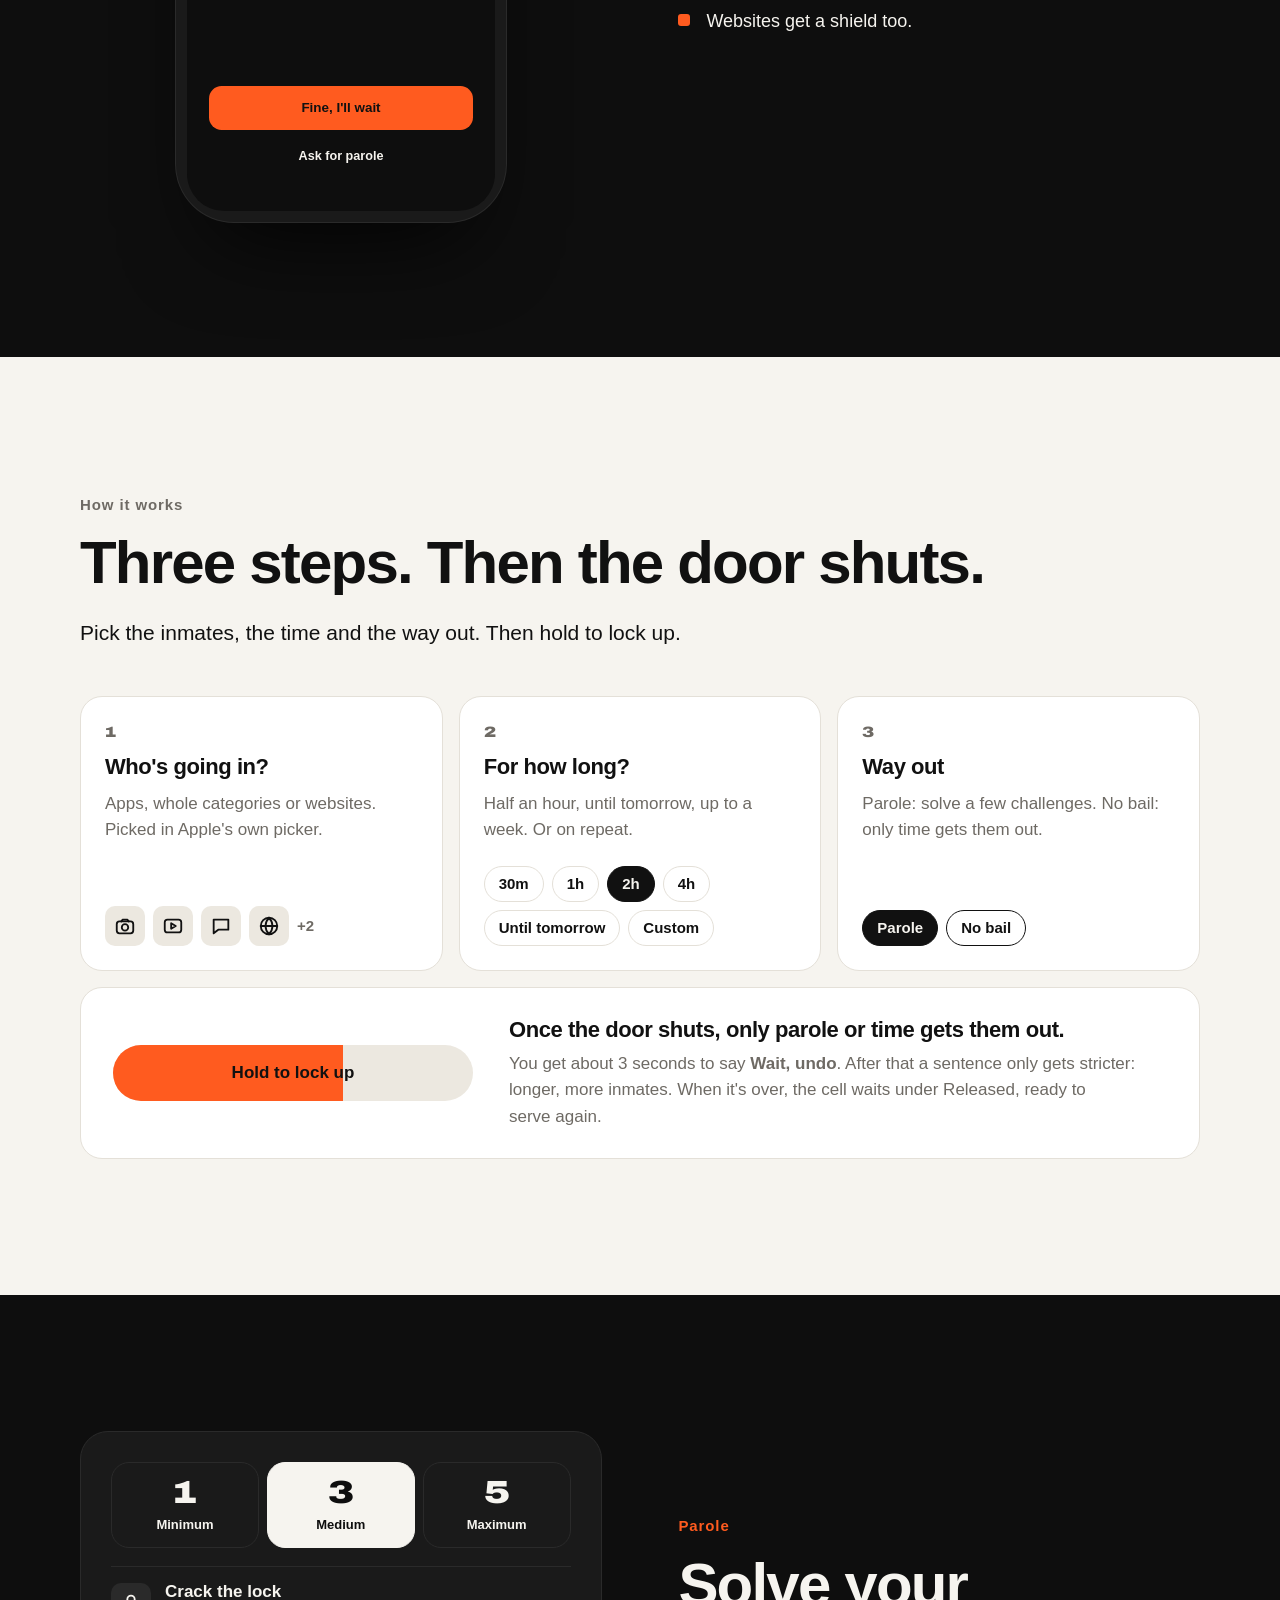
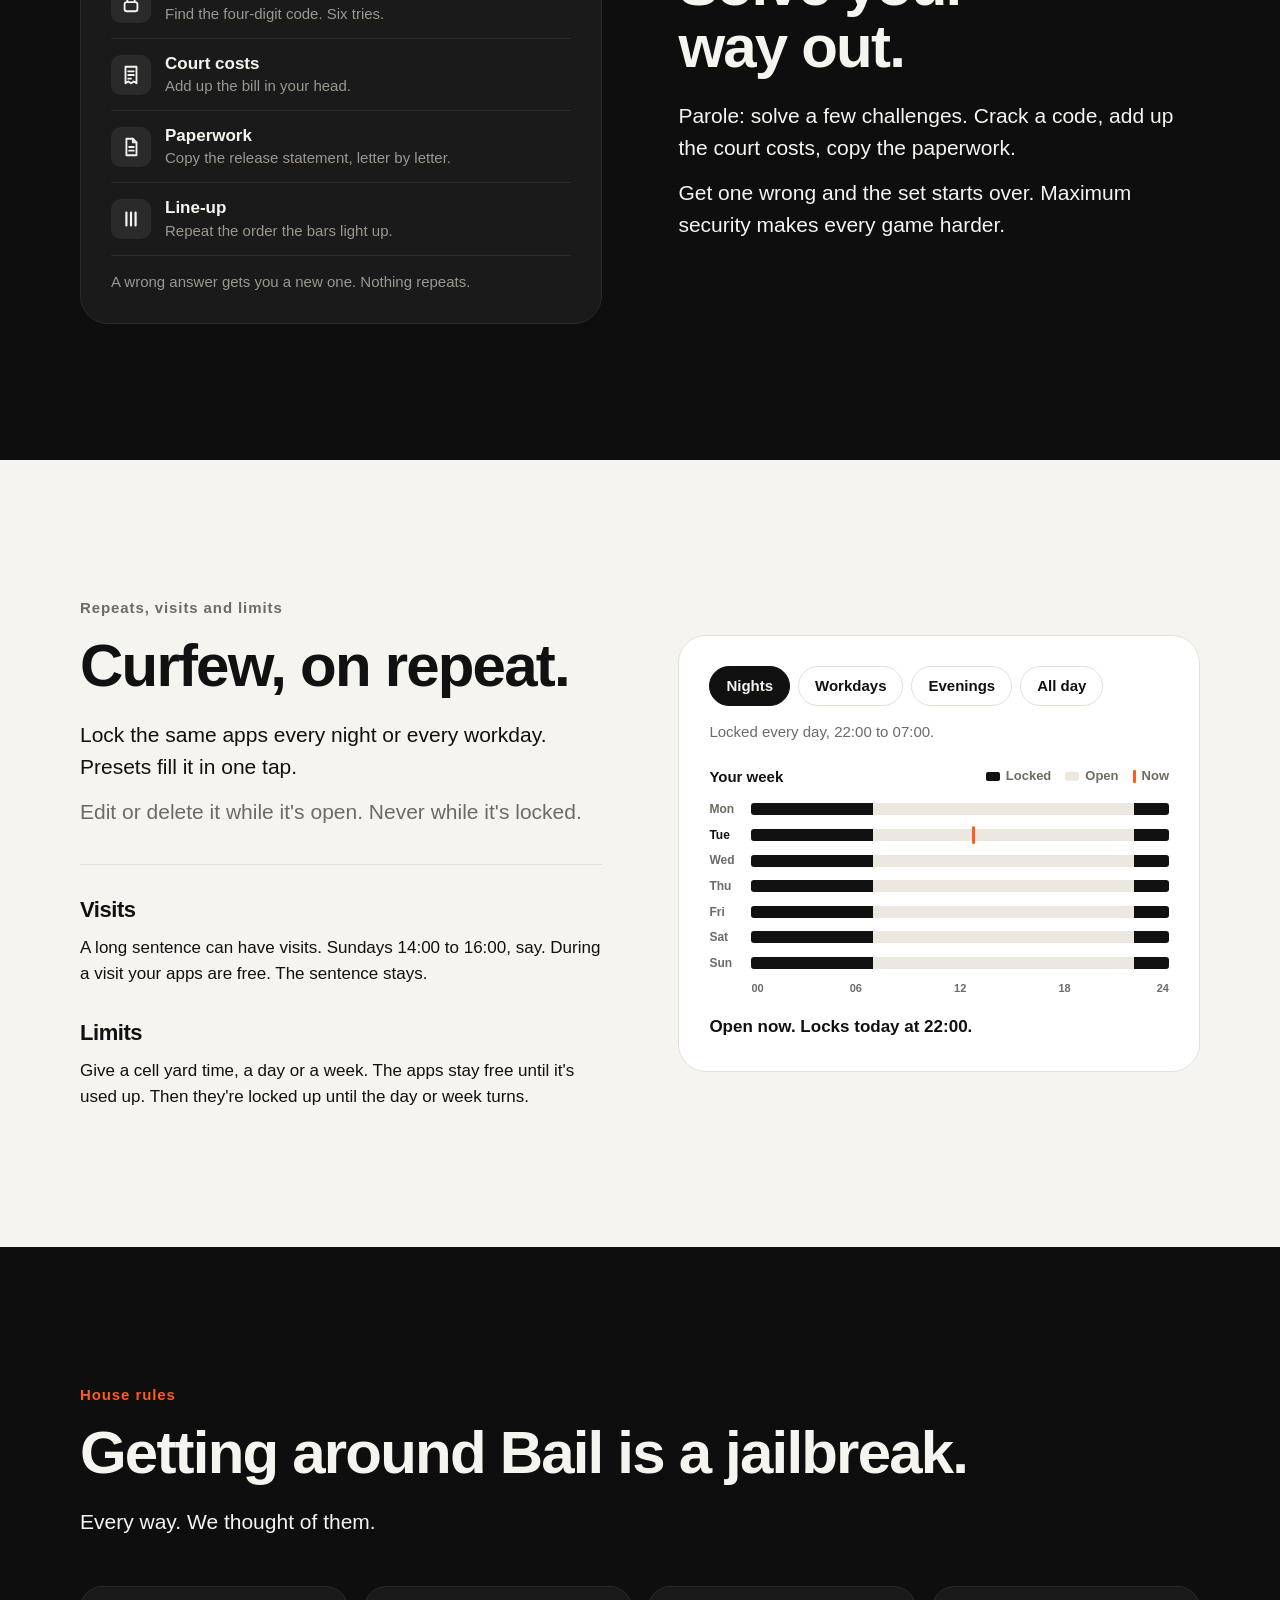
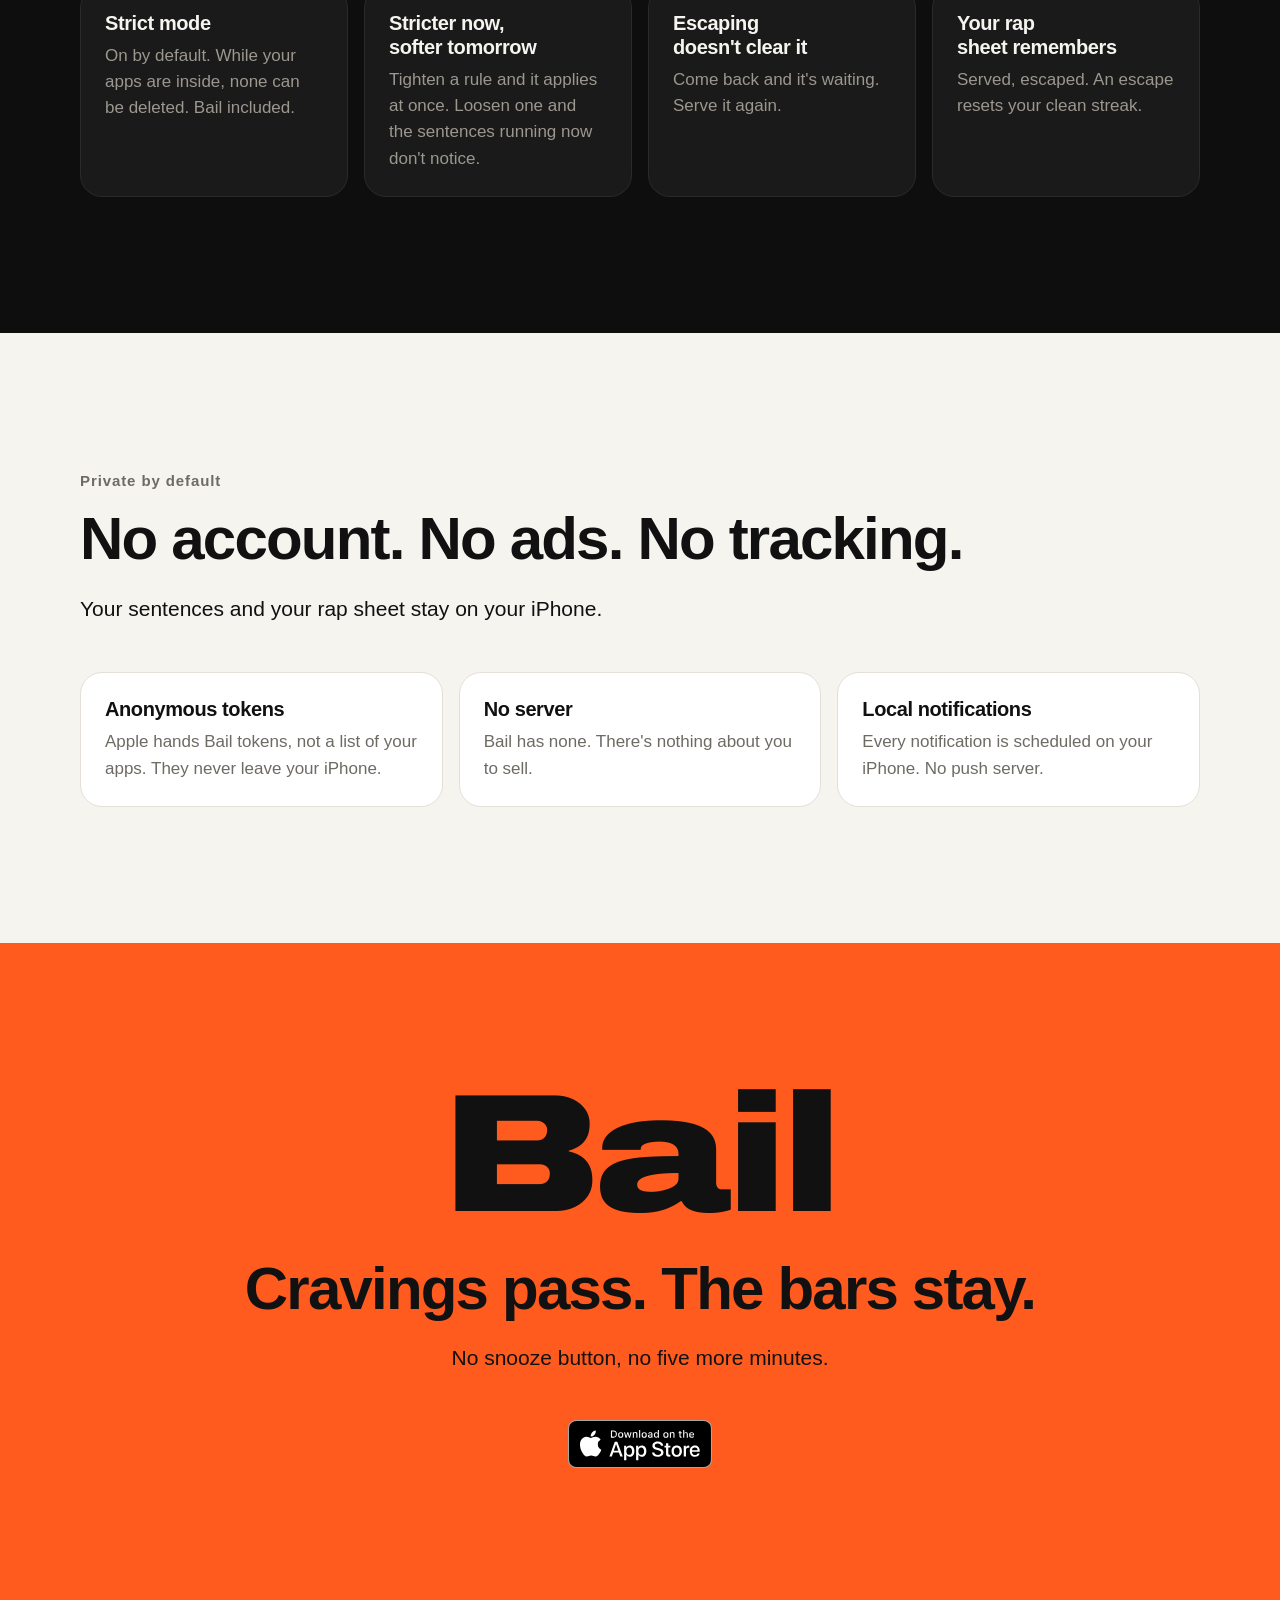
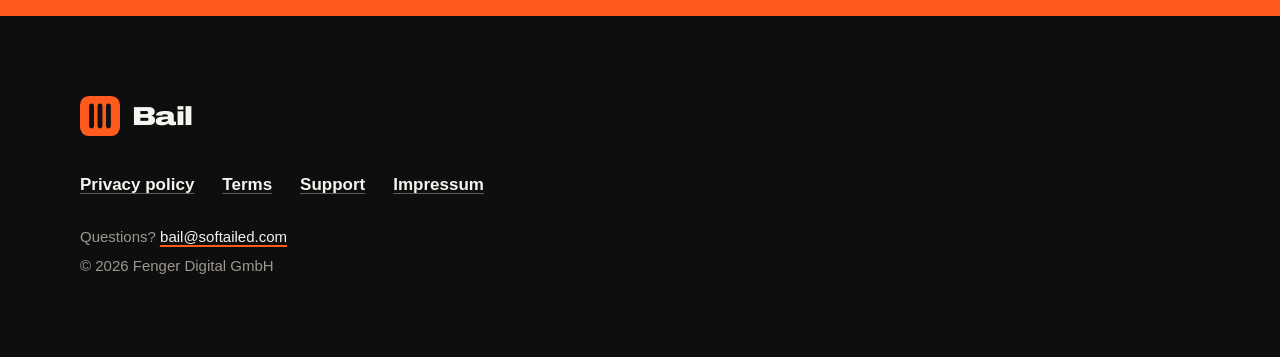
==== commit 53d309a0: "Release day: Apple's App Store badge in place of the coming-soon pill Co-Authored-By: Claude Fable 5" ====
--- a/index.html
+++ b/index.html
@@ -32,7 +32,7 @@
         <h1>Lock up your apps.</h1>
         <p class="lead">Pick the apps and how long. Locked means locked.</p>
         <div class="cta">
-          <span class="pill">Coming to the App Store</span>
+          <a class="store" href="https://apps.apple.com/app/id6831612674" aria-label="Download Bail on the App Store"><img src="assets/download-on-the-app-store.svg" alt="Download on the App Store" width="144" height="48"></a>
           <a class="more" href="#how">See how it works</a>
         </div>
         <p class="note">For iPhone, in seven languages. No account, no ads.</p>
@@ -341,7 +341,7 @@
     <div class="bigword" aria-hidden="true">Bail</div>
     <h2>Cravings pass. The bars stay.</h2>
     <p class="lead">No snooze button, no five more minutes.</p>
-    <div class="cta"><span class="pill">Coming to the App Store</span></div>
+    <div class="cta"><a class="store" href="https://apps.apple.com/app/id6831612674" aria-label="Download Bail on the App Store"><img src="assets/download-on-the-app-store.svg" alt="Download on the App Store" width="144" height="48"></a></div>
   </div>
 </section>
 
--- a/style.css
+++ b/style.css
@@ -169,6 +169,12 @@
   font-weight: 700; font-size: 16px; line-height: 1.2;
 }
 .pill::before { content: ""; flex: none; width: 9px; height: 9px; border-radius: 50%; background: var(--accent); }
+
+/* Apple's own badge, unmodified, from release day on (2026-11-25). Apple asks
+   for 40px or more on screen and clear space of a quarter of its height. */
+.store { display: inline-flex; flex: none; margin: 12px 0; border-radius: 9px; }
+.store img { display: block; height: 48px; width: auto; }
+.store:focus-visible { outline: 2px solid var(--fg); outline-offset: 4px; }
 .orange .pill::before { background: var(--on-accent); }
 
 /* ---------- phones (drawn from the tokens) ---------- */
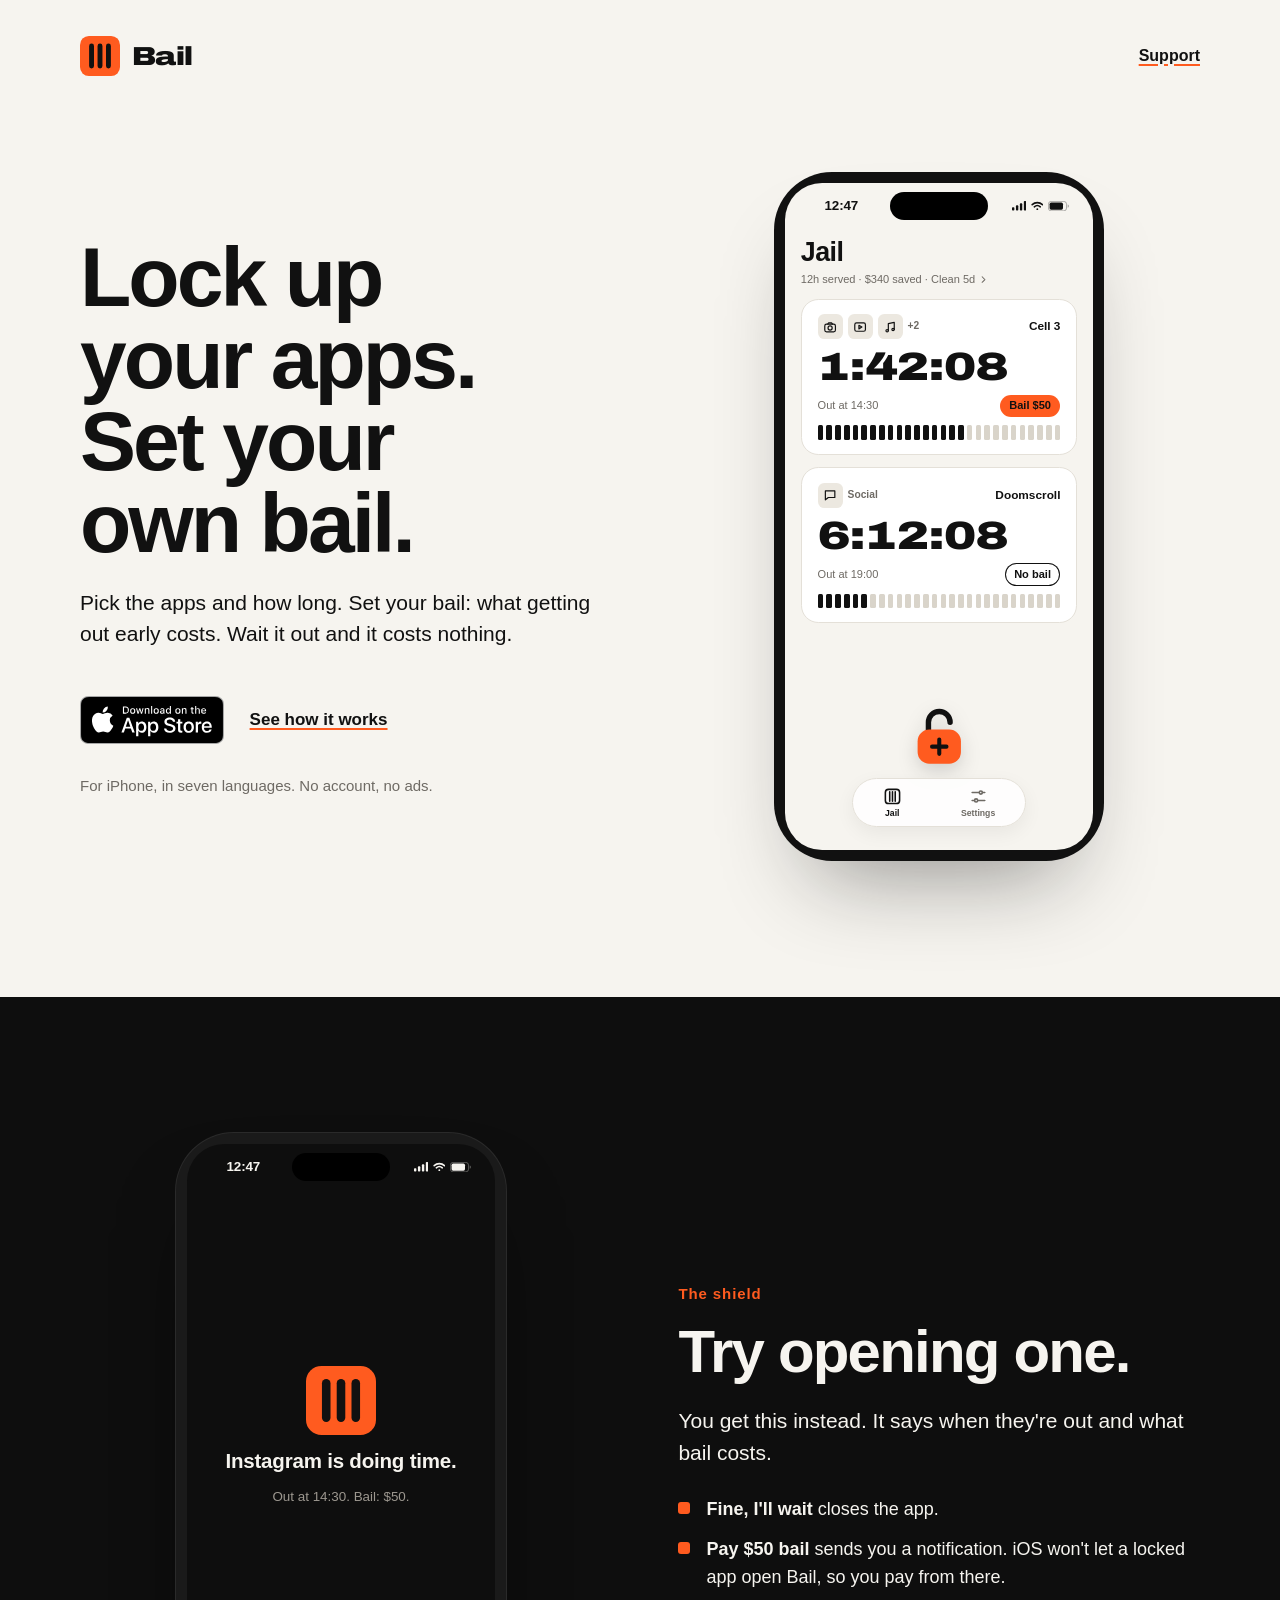
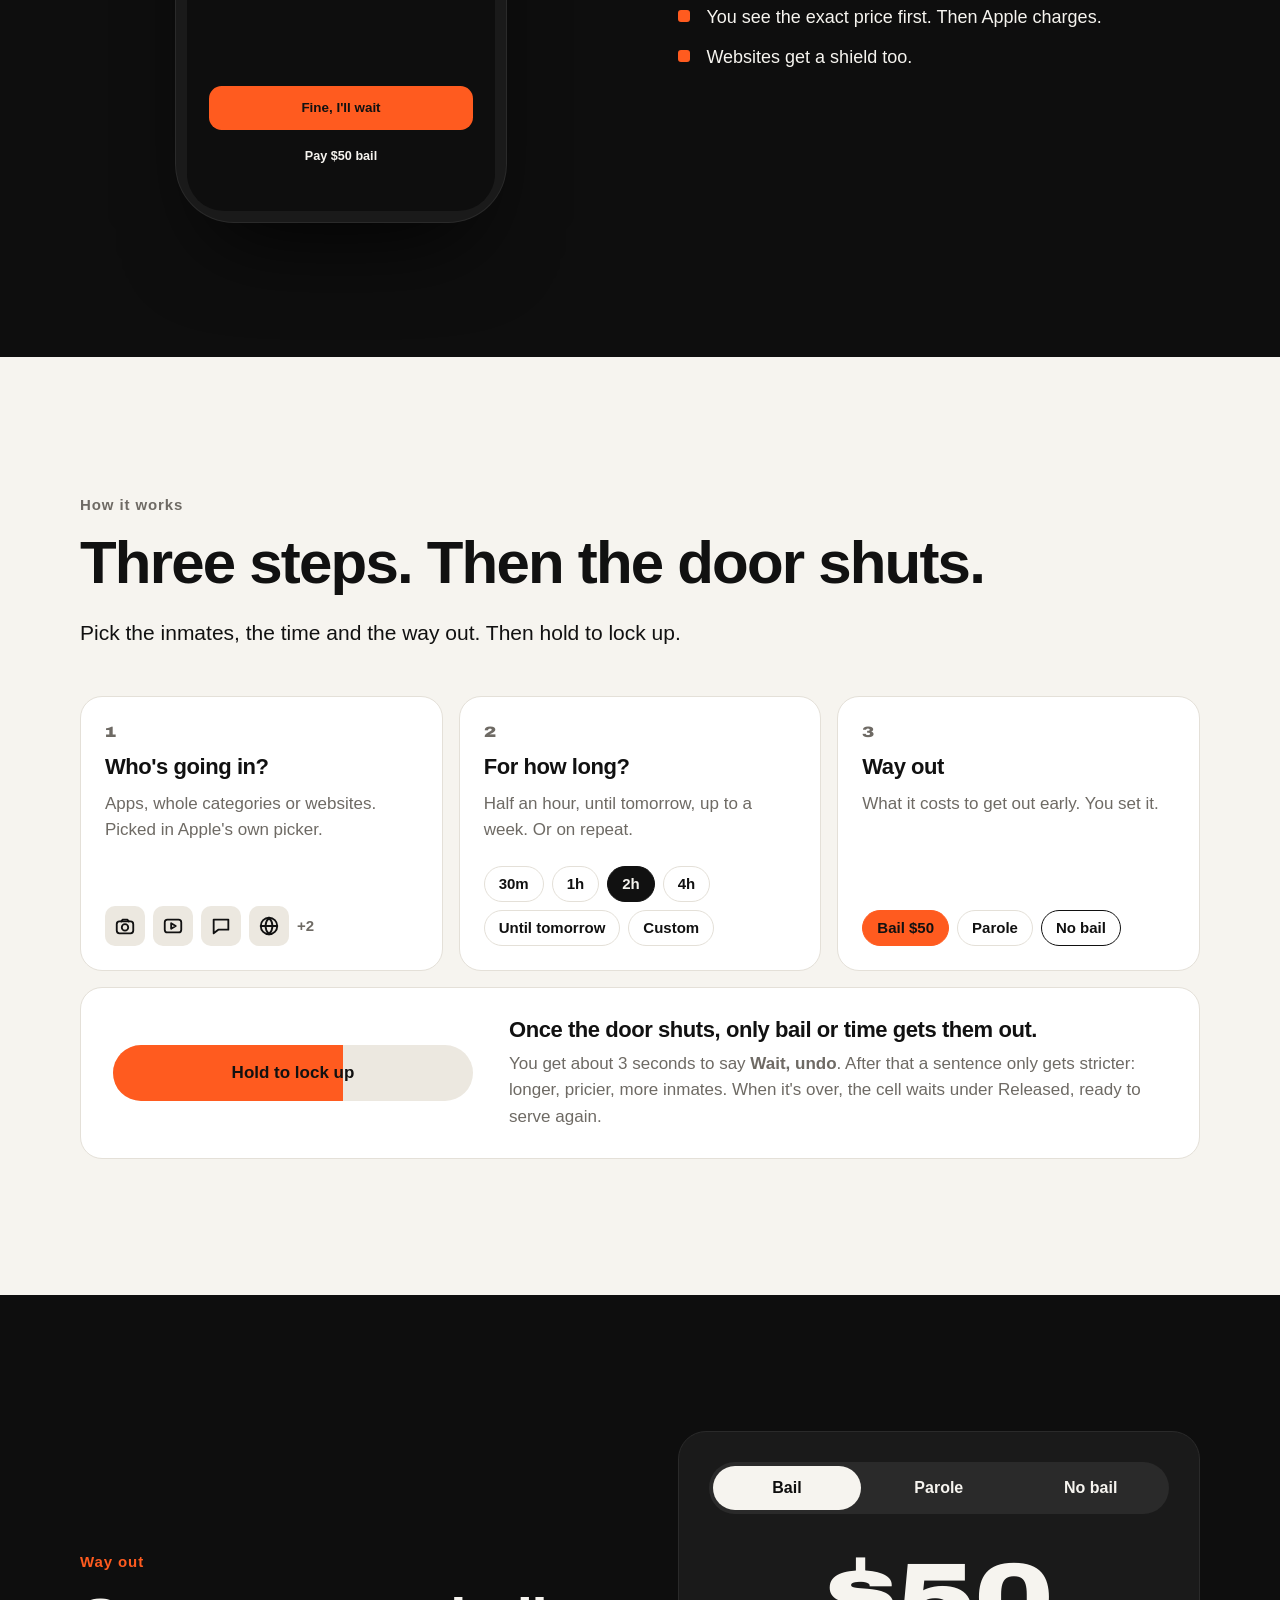
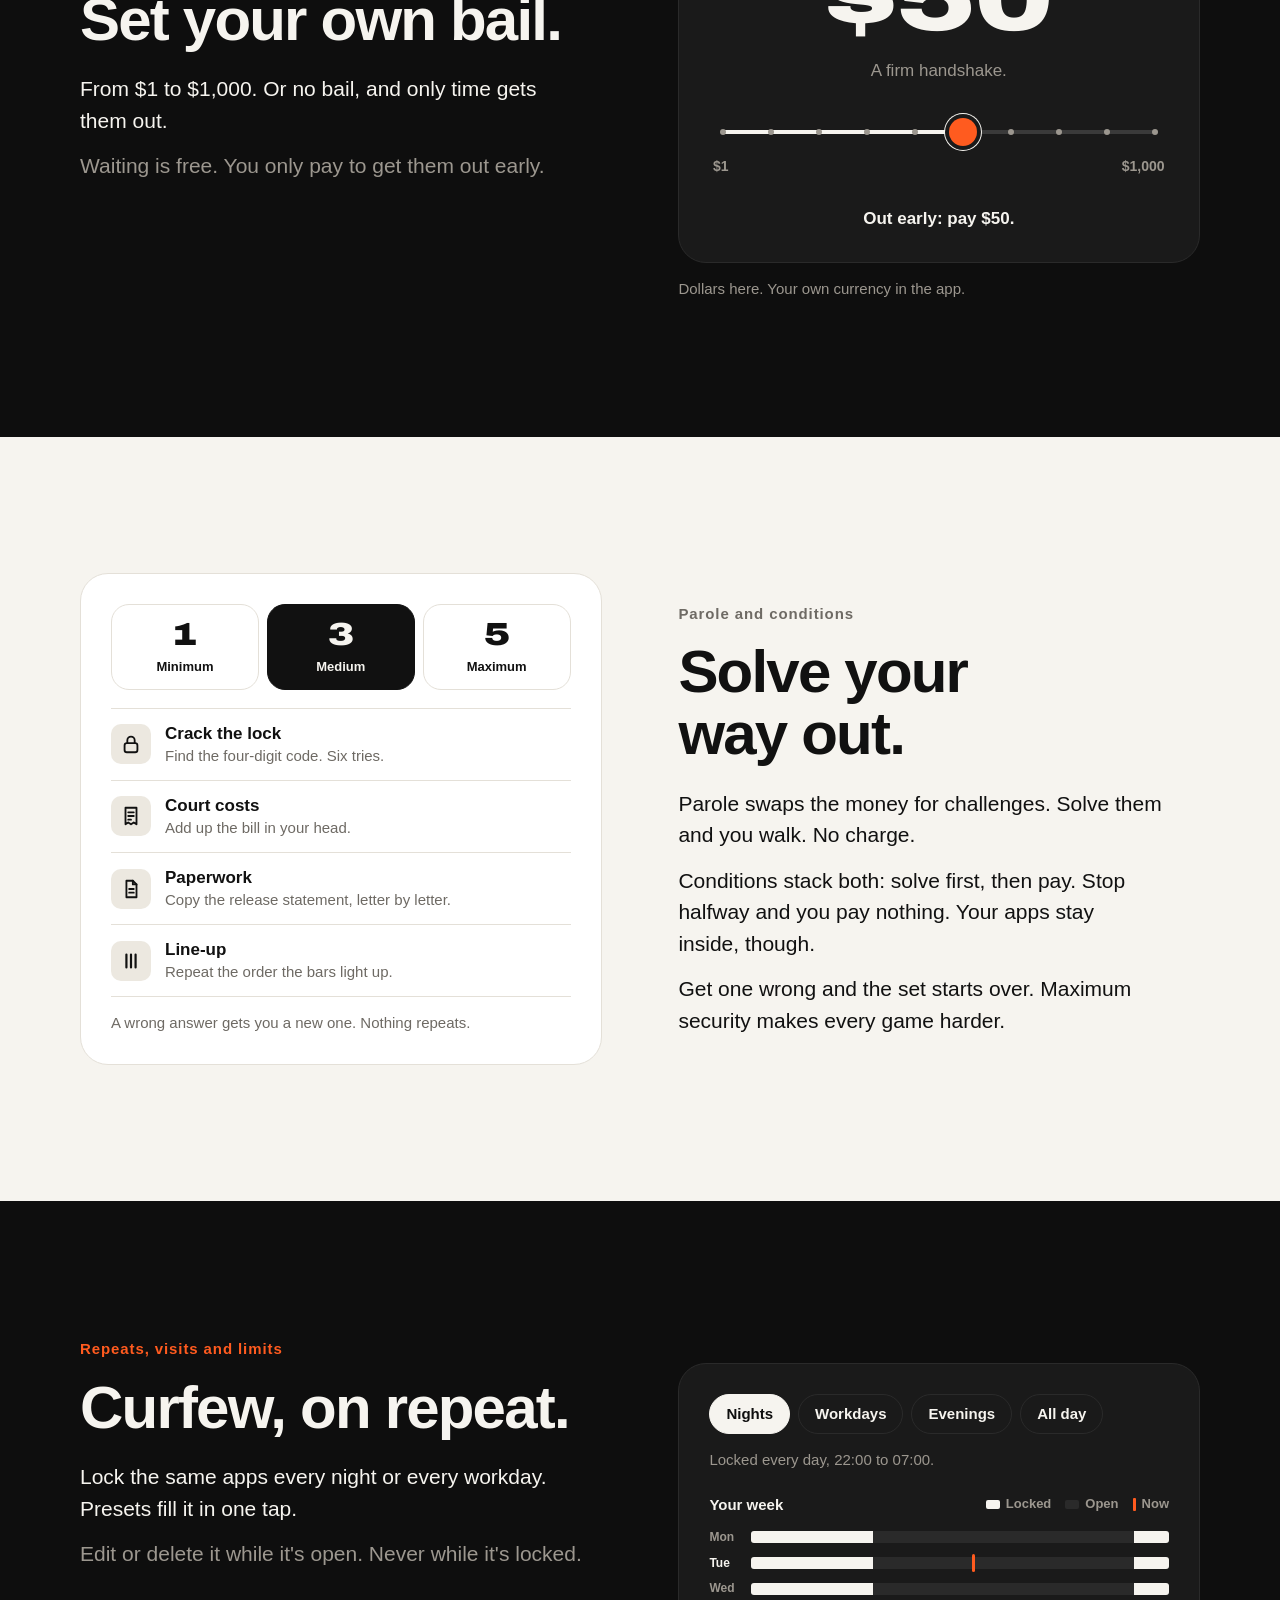
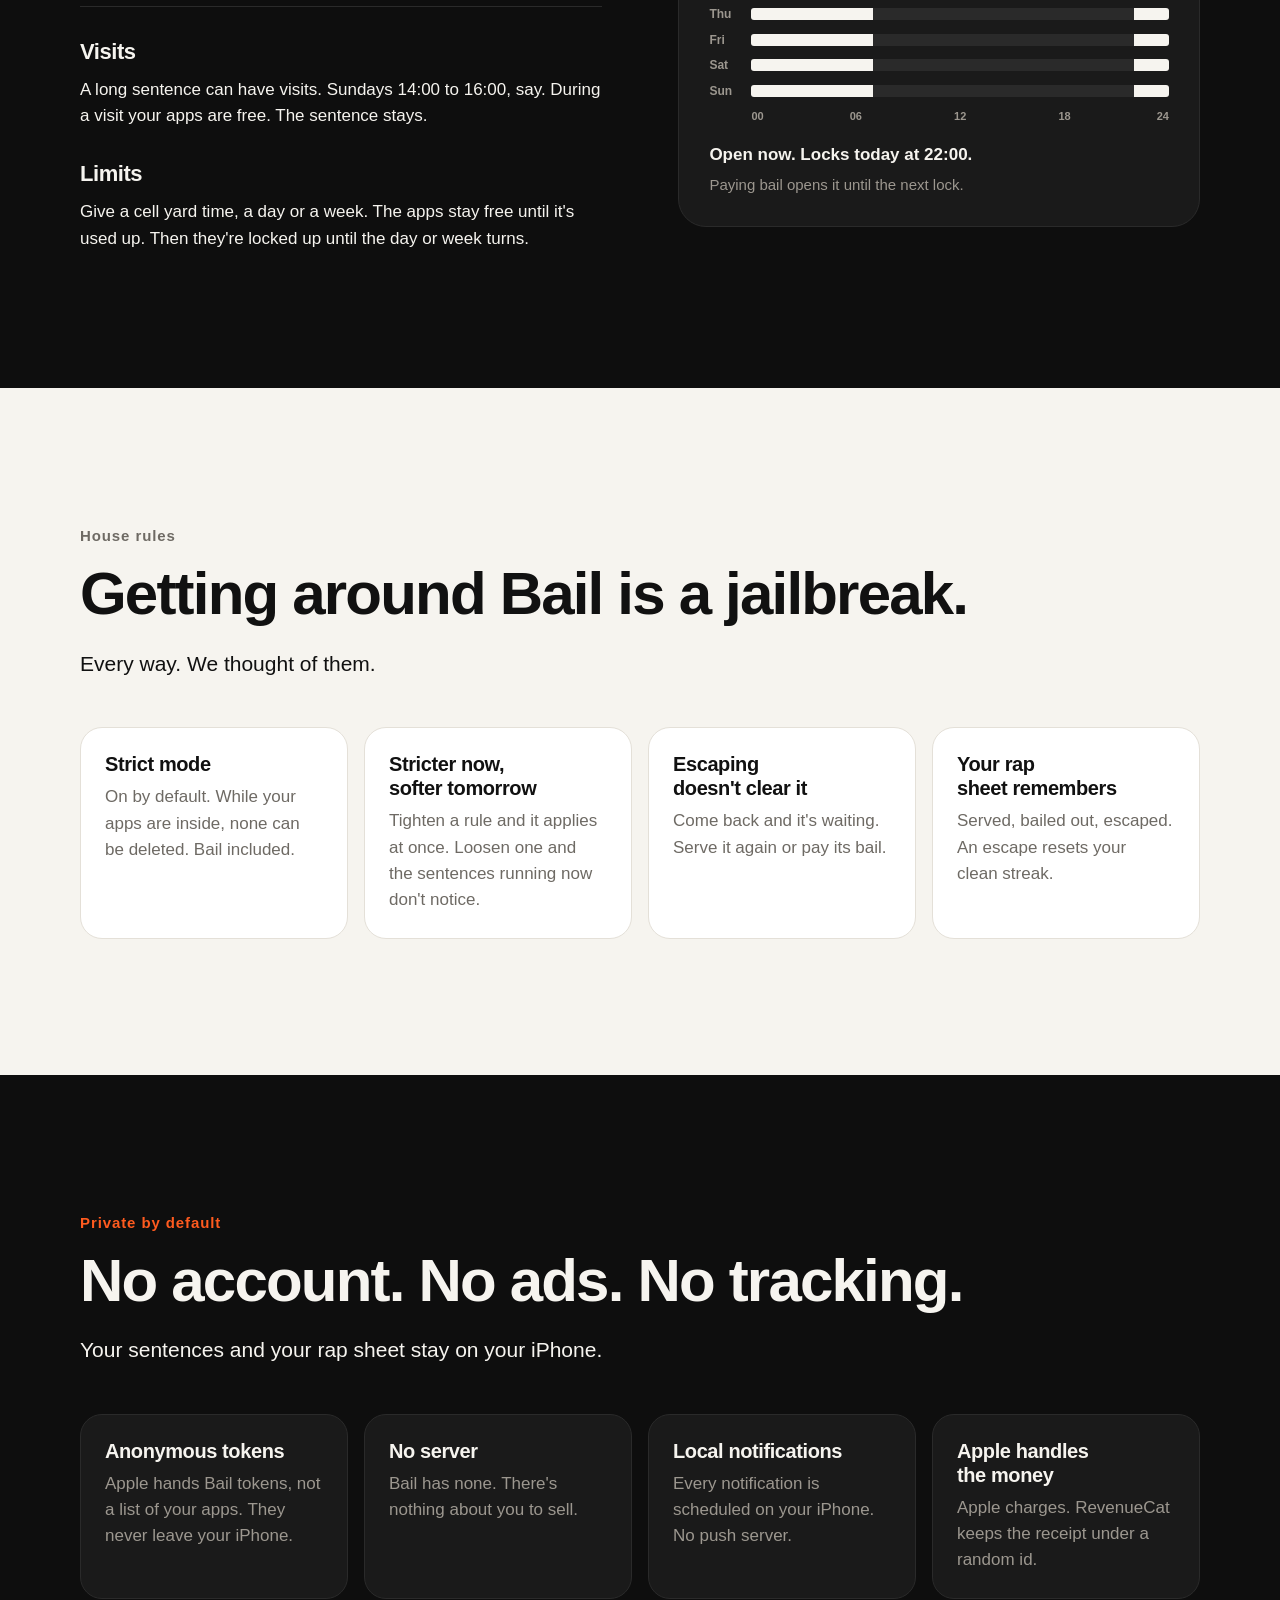
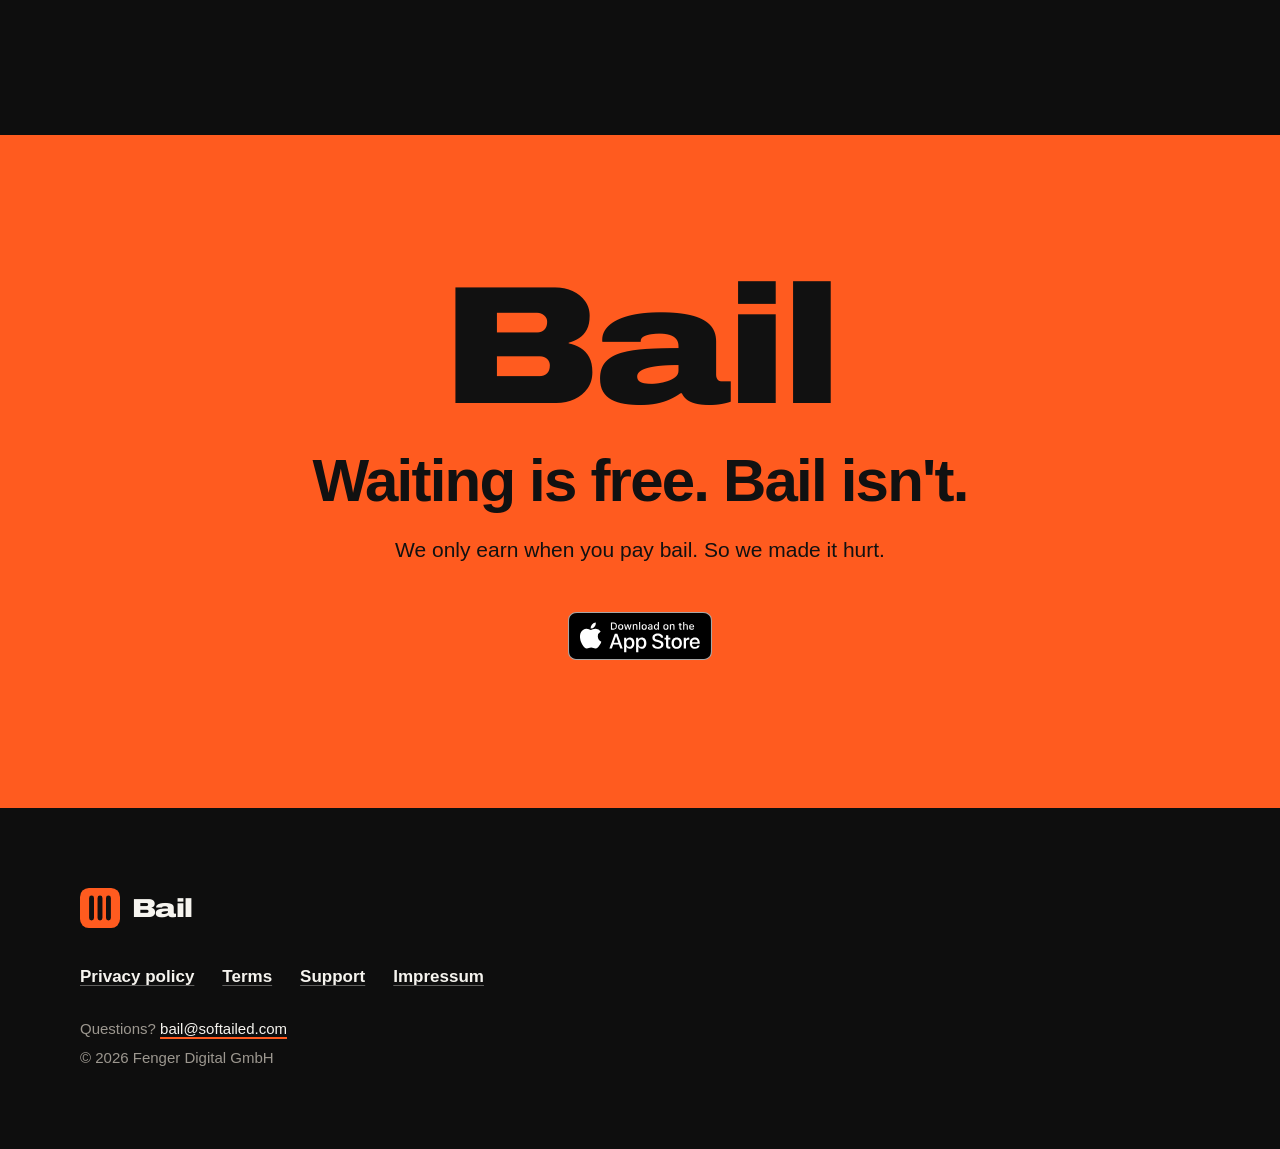
==== commit 27ce54ca: "Version 1.1 goes to review: the site with bail, without the bail fund The tree of branch bail, publi" ====
--- a/index.html
+++ b/index.html
@@ -3,12 +3,12 @@
 <head>
 <meta charset="utf-8">
 <meta name="viewport" content="width=device-width, initial-scale=1">
-<title>Bail: lock up your apps.</title>
-<meta name="description" content="Bail is an app blocker for iPhone. Lock up apps, categories or websites for a set time.">
+<title>Bail: lock up your apps. Set your own bail.</title>
+<meta name="description" content="Bail is an app blocker for iPhone with money on the line. Lock up apps, categories or websites for a set time. Getting out early costs a bail you set yourself. Waiting is free.">
 <meta name="color-scheme" content="light">
 <meta name="theme-color" content="#F6F4EF">
-<meta property="og:title" content="Bail: lock up your apps.">
-<meta property="og:description" content="An app blocker for iPhone.">
+<meta property="og:title" content="Bail: lock up your apps. Set your own bail.">
+<meta property="og:description" content="An app blocker for iPhone with money on the line. Waiting is free. Bail isn't.">
 <meta property="og:type" content="website">
 <meta property="og:url" content="https://bail.softailed.com/">
 <meta property="og:image" content="https://bail.softailed.com/assets/icon-512.png">
@@ -29,8 +29,8 @@
 
     <div class="split">
       <div class="copy">
-        <h1>Lock up your apps.</h1>
-        <p class="lead">Pick the apps and how long. Locked means locked.</p>
+        <h1>Lock up your apps. Set your own bail.</h1>
+        <p class="lead">Pick the apps and how long. Set your bail: what getting out early costs. Wait it out and it costs nothing.</p>
         <div class="cta">
           <a class="store" href="https://apps.apple.com/app/id6831612674" aria-label="Download Bail on the App Store"><img src="assets/download-on-the-app-store.svg" alt="Download on the App Store" width="144" height="48"></a>
           <a class="more" href="#how">See how it works</a>
@@ -39,7 +39,7 @@
       </div>
 
       <div class="visual">
-        <div class="phone" role="img" aria-label="The Jail tab in Bail. Cell 3 has 1 hour 42 minutes left, out at 14:30, parole. Doomscroll is out at 19:00, no bail.">
+        <div class="phone" role="img" aria-label="The Jail tab in Bail. Cell 3 has 1 hour 42 minutes left, out at 14:30, bail 50 dollars. Doomscroll is out at 19:00, no bail.">
           <div class="screen light" aria-hidden="true">
             <div class="island"></div>
             <div class="sbar">
@@ -54,7 +54,7 @@
             <div class="jail">
               <div>
                 <div class="title">Jail</div>
-                <div class="stats">12h served · Clean 5d <svg viewBox="0 0 24 24" fill="none" stroke="currentColor" stroke-width="2.2" stroke-linecap="round" stroke-linejoin="round"><path d="M9 6l6 6-6 6"/></svg></div>
+                <div class="stats">12h served · $340 saved · Clean 5d <svg viewBox="0 0 24 24" fill="none" stroke="currentColor" stroke-width="2.2" stroke-linecap="round" stroke-linejoin="round"><path d="M9 6l6 6-6 6"/></svg></div>
               </div>
 
               <div class="mcard">
@@ -70,7 +70,7 @@
                 <div class="count" data-count="cell3">1:42:10</div>
                 <div class="mrow">
                   <span class="outat">Out at 14:30</span>
-                  <span class="chip">Parole</span>
+                  <span class="chip">Bail $50</span>
                 </div>
                 <div class="ticks" data-ticks="cell3"><i class="on"></i><i class="on"></i><i class="on"></i><i class="on"></i><i class="on"></i><i class="on"></i><i class="on"></i><i class="on"></i><i class="on"></i><i class="on"></i><i class="on"></i><i class="on"></i><i class="on"></i><i class="on"></i><i class="on"></i><i class="on"></i><i class="on"></i><i></i><i></i><i></i><i></i><i></i><i></i><i></i><i></i><i></i><i></i><i></i></div>
               </div>
@@ -113,16 +113,17 @@
     <div class="copy">
       <p class="eyebrow">The shield</p>
       <h2>Try opening one.</h2>
-      <p class="lead">You get this instead. It says when they're out.</p>
+      <p class="lead">You get this instead. It says when they're out and what bail costs.</p>
       <ul class="facts">
         <li><span class="ui">Fine, I'll wait</span> closes the app.</li>
-        <li><span class="ui">Ask for parole</span> sends you a notification. iOS won't let a locked app open Bail.</li>
+        <li><span class="ui">Pay $50 bail</span> sends you a notification. iOS won't let a locked app open Bail, so you pay from there.</li>
+        <li>You see the exact price first. Then Apple charges.</li>
         <li>Websites get a shield too.</li>
       </ul>
     </div>
 
     <div class="visual">
-      <div class="phone" role="img" aria-label="The shield on a locked app. Instagram is doing time. Out at 14:30. Or apply for parole. Buttons: Fine, I'll wait, and Ask for parole.">
+      <div class="phone" role="img" aria-label="The shield on a locked app. Instagram is doing time. Out at 14:30. Bail: 50 dollars. Buttons: Fine, I'll wait, and Pay 50 dollars bail.">
         <div class="screen dark" aria-hidden="true">
           <div class="island"></div>
           <div class="sbar">
@@ -137,11 +138,11 @@
             <div class="mid">
               <img src="assets/mark.svg" alt="" width="88" height="88">
               <div class="stitle">Instagram is doing time.</div>
-              <div class="ssub">Out at 14:30. Or apply for parole.</div>
+              <div class="ssub">Out at 14:30. Bail: $50.</div>
             </div>
             <div class="btns">
               <div class="sbtn">Fine, I'll wait</div>
-              <div class="sbtn plain">Ask for parole</div>
+              <div class="sbtn plain">Pay $50 bail</div>
             </div>
           </div>
         </div>
@@ -181,9 +182,9 @@
       <div class="step">
         <span class="n">3</span>
         <h3>Way out</h3>
-        <p>Parole: solve a few challenges. No bail: only time gets them out.</p>
+        <p>What it costs to get out early. You set it.</p>
         <div class="viz" aria-hidden="true">
-          <span class="dchip on">Parole</span><span class="dchip out">No bail</span>
+          <span class="dchip bail">Bail $50</span><span class="dchip">Parole</span><span class="dchip out">No bail</span>
         </div>
       </div>
     </div>
@@ -191,20 +192,66 @@
     <div class="hold">
       <div class="holdbtn" aria-hidden="true"><span>Hold to lock up</span></div>
       <div>
-        <h3>Once the door shuts, only parole or time gets them out.</h3>
-        <p>You get about 3 seconds to say <span class="ui">Wait, undo</span>. After that a sentence only gets stricter: longer, more inmates. When it's over, the cell waits under Released, ready to serve again.</p>
-      </div>
-    </div>
-  </div>
-</section>
-
-<!-- 05 PAROLE ------------------------------------------------------------ -->
+        <h3>Once the door shuts, only bail or time gets them out.</h3>
+        <p>You get about 3 seconds to say <span class="ui">Wait, undo</span>. After that a sentence only gets stricter: longer, pricier, more inmates. When it's over, the cell waits under Released, ready to serve again.</p>
+      </div>
+    </div>
+  </div>
+</section>
+
+<!-- 04 SET YOUR OWN BAIL (demo) ------------------------------------------ -->
 <section class="band dark">
+  <div class="wrap split">
+    <div class="copy">
+      <p class="eyebrow">Way out</p>
+      <h2>Set your own bail.</h2>
+      <p class="lead">From $1 to $1,000. Or no bail, and only time gets them out.</p>
+      <p class="lead soft">Waiting is free. You only pay to get them out early.</p>
+    </div>
+
+    <div class="visual">
+      <div class="panel wayout" id="wayout">
+        <div class="seg" role="tablist" aria-label="Way out">
+          <button type="button" role="tab" id="tab-bail" aria-selected="true" aria-controls="wo-stage" data-tab="bail">Bail</button>
+          <button type="button" role="tab" id="tab-parole" aria-selected="false" aria-controls="wo-stage" data-tab="parole" tabindex="-1">Parole</button>
+          <button type="button" role="tab" id="tab-none" aria-selected="false" aria-controls="wo-stage" data-tab="none" tabindex="-1">No bail</button>
+        </div>
+        <div class="stage" id="wo-stage" role="tabpanel" aria-labelledby="tab-bail">
+          <div class="bigamt" id="wo-big" style="--w: 2.42">$50</div>
+          <div class="amtline" id="wo-line">A firm handshake.</div>
+        </div>
+        <div class="ctl" id="wo-slider">
+          <div class="range" id="wo-range" style="--p: 0.5556">
+            <div class="track"></div>
+            <div class="fill"></div>
+            <div class="stops" aria-hidden="true"><i style="left: 0%"></i><i style="left: 11.1111%"></i><i style="left: 22.2222%"></i><i style="left: 33.3333%"></i><i style="left: 44.4444%"></i><i style="left: 55.5556%"></i><i style="left: 66.6667%"></i><i style="left: 77.7778%"></i><i style="left: 88.8889%"></i><i style="left: 100%"></i></div>
+            <input type="range" id="wo-input" min="0" max="9" step="1" value="5" aria-label="Bail" aria-valuetext="$50. A firm handshake.">
+          </div>
+          <div class="ends" aria-hidden="true"><span>$1</span><span>$1,000</span></div>
+        </div>
+        <div class="ctl" id="wo-levels" hidden>
+          <div class="label" id="wo-sec">Security</div>
+          <div class="levels" role="group" aria-labelledby="wo-sec">
+            <button type="button" aria-pressed="false" data-level="0">Minimum</button>
+            <button type="button" aria-pressed="true" data-level="1">Medium</button>
+            <button type="button" aria-pressed="false" data-level="2">Maximum</button>
+          </div>
+        </div>
+        <p class="sum" id="wo-sum" aria-live="polite">Out early: pay $50.</p>
+      </div>
+      <p class="fine">Dollars here. Your own currency in the app.</p>
+    </div>
+  </div>
+</section>
+
+<!-- 05 PAROLE AND CONDITIONS --------------------------------------------- -->
+<section class="band light">
   <div class="wrap split rev">
     <div class="copy">
-      <p class="eyebrow">Parole</p>
+      <p class="eyebrow">Parole and conditions</p>
       <h2>Solve your way out.</h2>
-      <p class="lead">Parole: solve a few challenges. Crack a code, add up the court costs, copy the paperwork.</p>
+      <p class="lead">Parole swaps the money for challenges. Solve them and you walk. No charge.</p>
+      <p class="lead">Conditions stack both: solve first, then pay. Stop halfway and you pay nothing. Your apps stay inside, though.</p>
       <p class="lead">Get one wrong and the set starts over. Maximum security makes every game harder.</p>
     </div>
 
@@ -240,7 +287,7 @@
 </section>
 
 <!-- 06 REPEATS, VISITS AND LIMITS (demo) ----------------------------------------- -->
-<section class="band light">
+<section class="band dark">
   <div class="wrap split trio">
     <div class="copy">
       <p class="eyebrow">Repeats, visits and limits</p>
@@ -273,6 +320,7 @@
         </div>
         <div class="axis" aria-hidden="true"><span style="left: 0%">00</span><span style="left: 25%">06</span><span style="left: 50%">12</span><span style="left: 75%">18</span><span style="left: 100%">24</span></div>
         <p class="wstatus" id="wk-status" aria-live="polite">Open now. Locks today at 22:00.</p>
+        <p class="wnote">Paying bail opens it until the next lock.</p>
       </div>
     </div>
 
@@ -286,7 +334,7 @@
 </section>
 
 <!-- 08 HOUSE RULES -------------------------------------------------------- -->
-<section class="band dark">
+<section class="band light">
   <div class="wrap">
     <p class="eyebrow">House rules</p>
     <h2>Getting around Bail is a jailbreak.</h2>
@@ -302,23 +350,23 @@
       </div>
       <div class="card">
         <h3>Escaping doesn't clear it</h3>
-        <p>Come back and it's waiting. Serve it again.</p>
+        <p>Come back and it's waiting. Serve it again or pay its bail.</p>
       </div>
       <div class="card">
         <h3>Your rap sheet remembers</h3>
-        <p>Served, escaped. An escape resets your clean streak.</p>
+        <p>Served, bailed out, escaped. An escape resets your clean streak.</p>
       </div>
     </div>
   </div>
 </section>
 
 <!-- 09 PRIVATE BY DEFAULT ------------------------------------------------- -->
-<section class="band light">
+<section class="band dark">
   <div class="wrap">
     <p class="eyebrow">Private by default</p>
     <h2>No account. No ads. No tracking.</h2>
     <p class="lead">Your sentences and your rap sheet stay on your iPhone.</p>
-    <div class="cards three">
+    <div class="cards">
       <div class="card">
         <h3>Anonymous tokens</h3>
         <p>Apple hands Bail tokens, not a list of your apps. They never leave your iPhone.</p>
@@ -330,6 +378,10 @@
       <div class="card">
         <h3>Local notifications</h3>
         <p>Every notification is scheduled on your iPhone. No push server.</p>
+      </div>
+      <div class="card">
+        <h3>Apple handles the money</h3>
+        <p>Apple charges. RevenueCat keeps the receipt under a random id.</p>
       </div>
     </div>
   </div>
@@ -339,8 +391,8 @@
 <section class="band orange closing">
   <div class="wrap">
     <div class="bigword" aria-hidden="true">Bail</div>
-    <h2>Cravings pass. The bars stay.</h2>
-    <p class="lead">No snooze button, no five more minutes.</p>
+    <h2>Waiting is free. Bail isn't.</h2>
+    <p class="lead">We only earn when you pay bail. So we made it hurt.</p>
     <div class="cta"><a class="store" href="https://apps.apple.com/app/id6831612674" aria-label="Download Bail on the App Store"><img src="assets/download-on-the-app-store.svg" alt="Download on the App Store" width="144" height="48"></a></div>
   </div>
 </section>
@@ -391,6 +443,94 @@
   }
   tick();
   setInterval(tick, 1000);
+
+  /* Way out: the app's step 3, small. Bail has ten stops from $1 to $1,000,
+     each with its own line; parole and no bail as in the app. */
+  var LABELS = ['$1', '$2', '$5', '$10', '$20', '$50', '$100', '$200', '$500', '$1,000'];
+  var LINES = [
+    'A pinky promise.',
+    'A double pinky promise.',
+    'Cross your heart.',
+    "Scout's honor.",
+    'A handshake.',
+    'A firm handshake.',
+    'In writing.',
+    'In writing, witnessed.',
+    'Notarized.',
+    'Carved in stone.'
+  ];
+  var LEVELS = [1, 3, 5];
+  var wo = { tab: 'bail', index: 5, level: 1 }; // $50, the app's default bail
+  var big = document.getElementById('wo-big');
+  var line = document.getElementById('wo-line');
+  var sum = document.getElementById('wo-sum');
+  var stage = document.getElementById('wo-stage');
+  var slider = document.getElementById('wo-slider');
+  var levels = document.getElementById('wo-levels');
+  var range = document.getElementById('wo-range');
+  var input = document.getElementById('wo-input');
+  var tabs = all('#wayout [role="tab"]');
+
+  /* Archivo Expanded Black advance widths in em, so the amount always fits. */
+  function emWidth(text) {
+    var w = 0;
+    for (var i = 0; i < text.length; i++) {
+      var c = text.charAt(i);
+      w += c === '$' ? 0.75 : c === ',' ? 0.39 : c === ' ' ? 0.3 : /[0-9]/.test(c) ? 0.82 : 0.68;
+    }
+    return w;
+  }
+
+  function renderWayOut() {
+    var price = LABELS[wo.index];
+    var n = LEVELS[wo.level];
+    var text = price;
+    var said = LINES[wo.index];
+    var summary = 'Out early: pay ' + price + '.';
+    if (wo.tab === 'parole') {
+      text = String(n);
+      said = (n === 1 ? 'Solve one' : 'Solve ' + n) + ' and you walk. No charge.';
+      summary = 'Out early: solve ' + n + '. No charge.';
+    } else if (wo.tab === 'none') {
+      text = 'No bail';
+      said = 'Only time gets them out.';
+      summary = 'Out at 14:30. Not a minute sooner.';
+    }
+    big.textContent = text;
+    big.style.setProperty('--w', String(Math.max(1.6, emWidth(text))));
+    line.textContent = said;
+    sum.textContent = summary;
+    slider.hidden = wo.tab !== 'bail';
+    levels.hidden = wo.tab !== 'parole';
+    input.value = String(wo.index);
+    input.setAttribute('aria-valuetext', price + '. ' + LINES[wo.index]);
+    range.style.setProperty('--p', String(wo.index / 9));
+    tabs.forEach(function (t) {
+      var on = t.getAttribute('data-tab') === wo.tab;
+      t.setAttribute('aria-selected', on ? 'true' : 'false');
+      t.tabIndex = on ? 0 : -1;
+      if (on) stage.setAttribute('aria-labelledby', t.id);
+    });
+    all('#wo-levels button').forEach(function (b, i) { b.setAttribute('aria-pressed', i === wo.level ? 'true' : 'false'); });
+  }
+
+  tabs.forEach(function (t, i) {
+    t.addEventListener('click', function () { wo.tab = t.getAttribute('data-tab'); renderWayOut(); });
+    t.addEventListener('keydown', function (e) {
+      var step = e.key === 'ArrowRight' ? 1 : e.key === 'ArrowLeft' ? -1 : 0;
+      if (!step) return;
+      e.preventDefault();
+      var next = tabs[(i + step + tabs.length) % tabs.length];
+      wo.tab = next.getAttribute('data-tab');
+      renderWayOut();
+      next.focus();
+    });
+  });
+  input.addEventListener('input', function () { wo.index = Number(input.value); renderWayOut(); });
+  all('#wo-levels button').forEach(function (b) {
+    b.addEventListener('click', function () { wo.level = Number(b.getAttribute('data-level')); renderWayOut(); });
+  });
+  renderWayOut();
 
   /* Repeats: the presets from the app, drawn on a week of half hours. The page
      pretends it is Tuesday, 12:47, like the phones above. */
--- a/style.css
+++ b/style.css
@@ -470,10 +470,6 @@
 .cards { display: grid; gap: 16px; margin-top: 48px; }
 @media (min-width: 700px) { .cards { grid-template-columns: repeat(2, minmax(0, 1fr)); } }
 @media (min-width: 1060px) { .cards { grid-template-columns: repeat(4, minmax(0, 1fr)); } }
-/* Three cards (the version without payments has no "Apple handles the money"):
-   one row on a wide screen, stacked below it, never two and one. */
-@media (min-width: 700px) { .cards.three { grid-template-columns: minmax(0, 1fr); } }
-@media (min-width: 900px) { .cards.three { grid-template-columns: repeat(3, minmax(0, 1fr)); } }
 .card { background: var(--cbg); border: 1px solid var(--cline); border-radius: 22px; padding: 24px; }
 .card h3 { font-size: 20px; font-weight: 800; letter-spacing: -0.02em; line-height: 1.2; }
 .card p { margin-top: 8px; color: var(--fg2); }
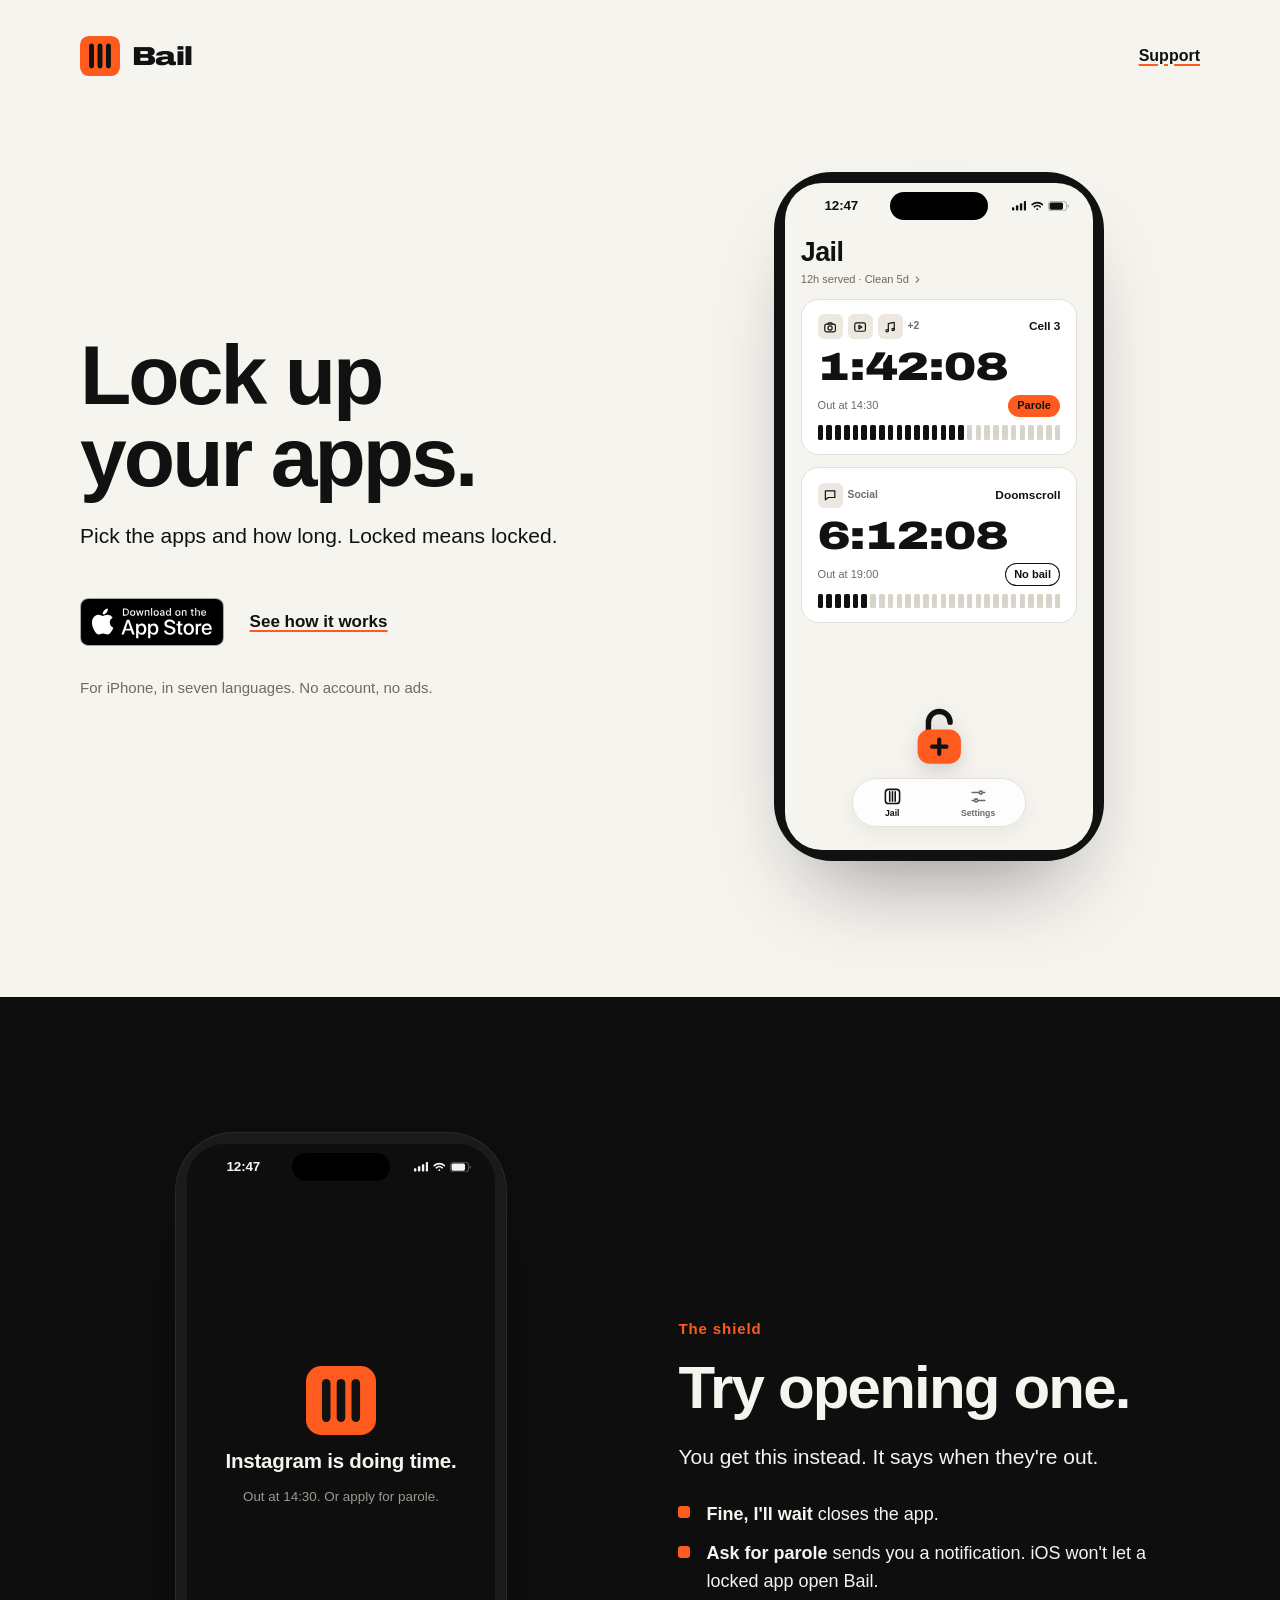
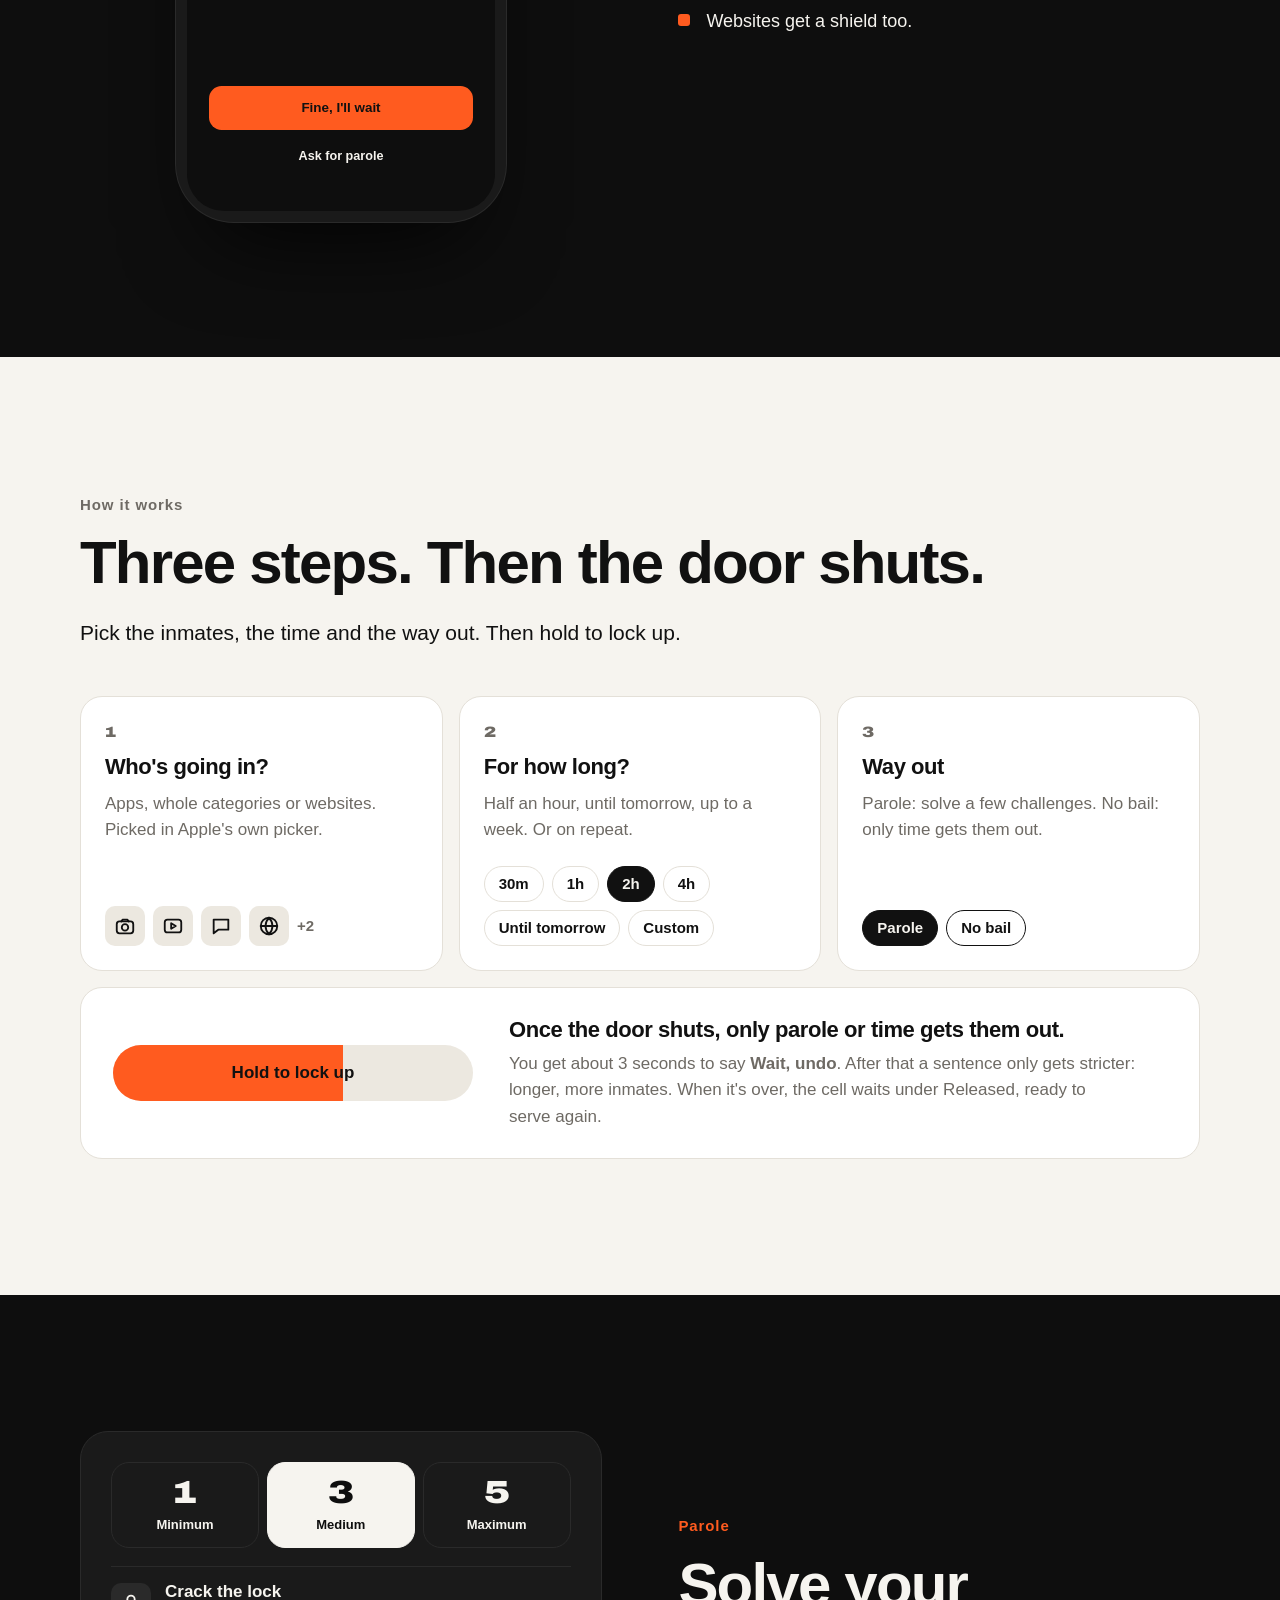
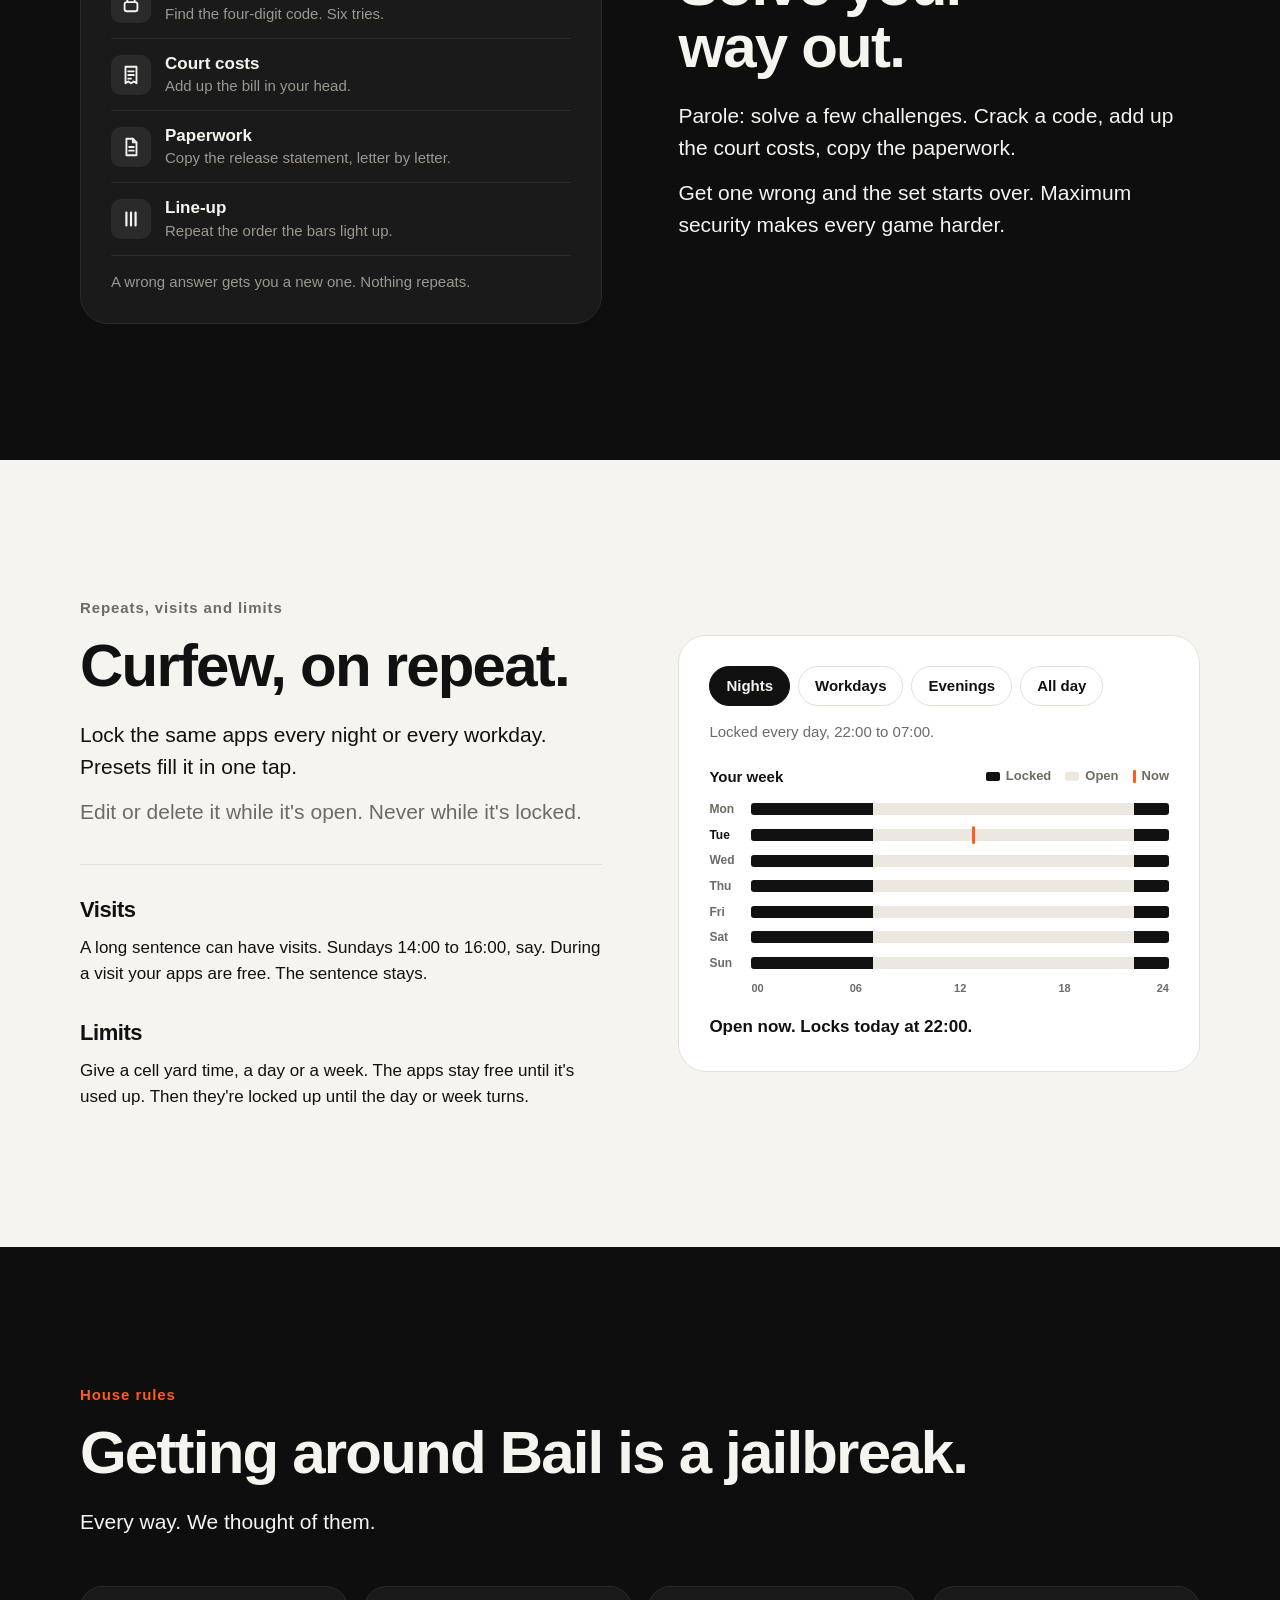
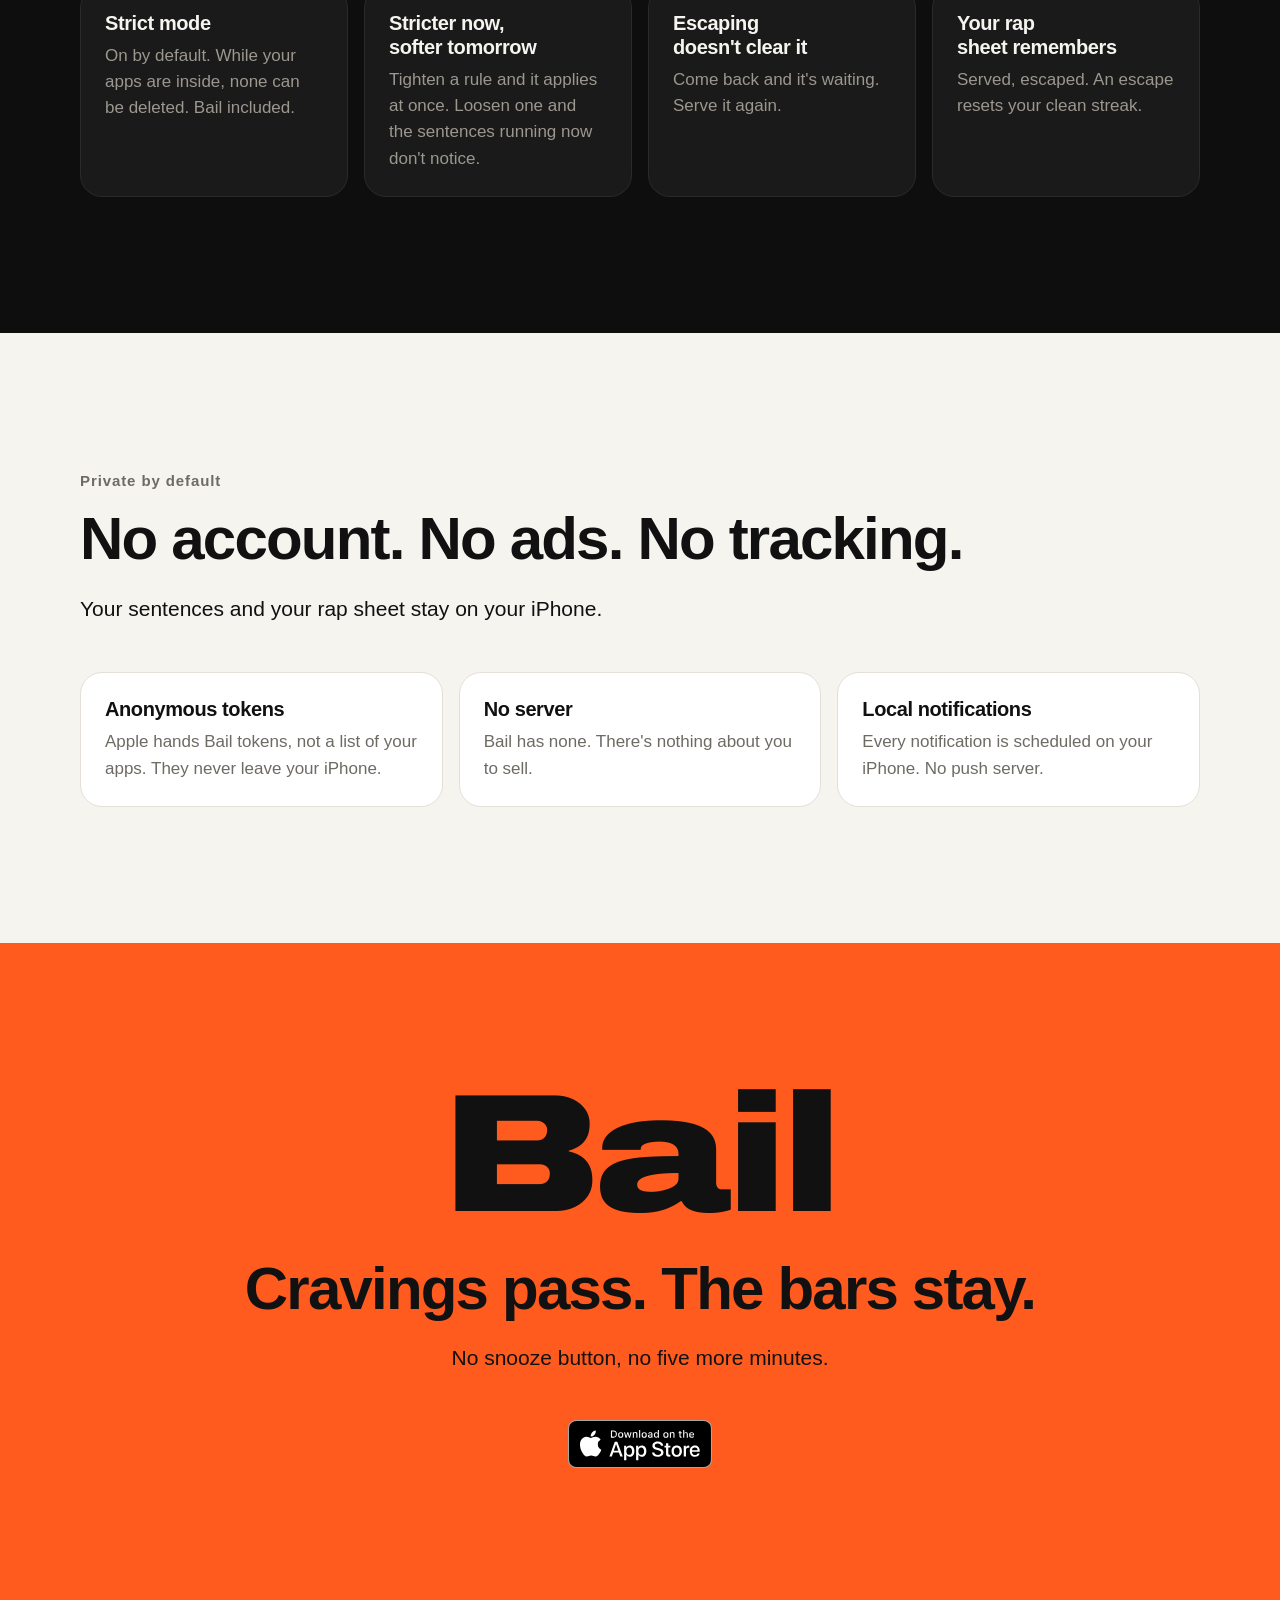
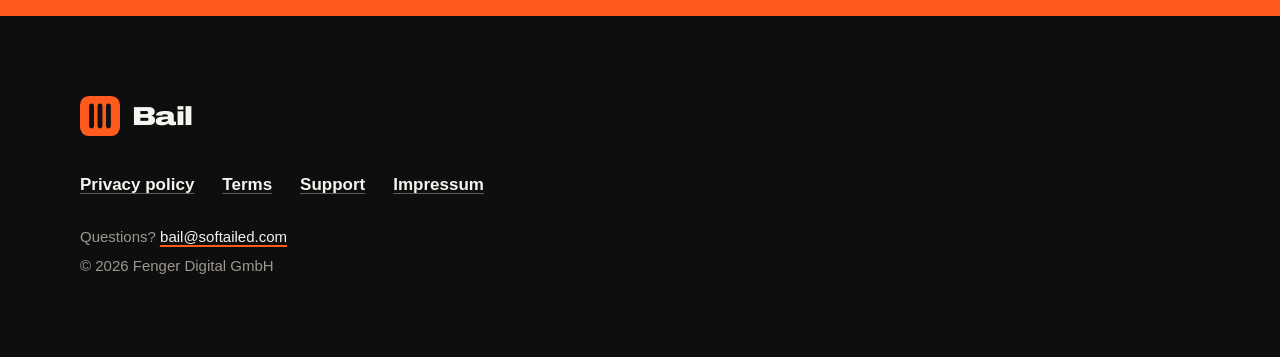
==== commit b42e7b06: "Back to the site of version 1.0 while 1.1 is not approved Apple rejected version 1.1.0 on 2026-11-26" ====
--- a/index.html
+++ b/index.html
@@ -3,12 +3,12 @@
 <head>
 <meta charset="utf-8">
 <meta name="viewport" content="width=device-width, initial-scale=1">
-<title>Bail: lock up your apps. Set your own bail.</title>
-<meta name="description" content="Bail is an app blocker for iPhone with money on the line. Lock up apps, categories or websites for a set time. Getting out early costs a bail you set yourself. Waiting is free.">
+<title>Bail: lock up your apps.</title>
+<meta name="description" content="Bail is an app blocker for iPhone. Lock up apps, categories or websites for a set time.">
 <meta name="color-scheme" content="light">
 <meta name="theme-color" content="#F6F4EF">
-<meta property="og:title" content="Bail: lock up your apps. Set your own bail.">
-<meta property="og:description" content="An app blocker for iPhone with money on the line. Waiting is free. Bail isn't.">
+<meta property="og:title" content="Bail: lock up your apps.">
+<meta property="og:description" content="An app blocker for iPhone.">
 <meta property="og:type" content="website">
 <meta property="og:url" content="https://bail.softailed.com/">
 <meta property="og:image" content="https://bail.softailed.com/assets/icon-512.png">
@@ -29,8 +29,8 @@
 
     <div class="split">
       <div class="copy">
-        <h1>Lock up your apps. Set your own bail.</h1>
-        <p class="lead">Pick the apps and how long. Set your bail: what getting out early costs. Wait it out and it costs nothing.</p>
+        <h1>Lock up your apps.</h1>
+        <p class="lead">Pick the apps and how long. Locked means locked.</p>
         <div class="cta">
           <a class="store" href="https://apps.apple.com/app/id6831612674" aria-label="Download Bail on the App Store"><img src="assets/download-on-the-app-store.svg" alt="Download on the App Store" width="144" height="48"></a>
           <a class="more" href="#how">See how it works</a>
@@ -39,7 +39,7 @@
       </div>
 
       <div class="visual">
-        <div class="phone" role="img" aria-label="The Jail tab in Bail. Cell 3 has 1 hour 42 minutes left, out at 14:30, bail 50 dollars. Doomscroll is out at 19:00, no bail.">
+        <div class="phone" role="img" aria-label="The Jail tab in Bail. Cell 3 has 1 hour 42 minutes left, out at 14:30, parole. Doomscroll is out at 19:00, no bail.">
           <div class="screen light" aria-hidden="true">
             <div class="island"></div>
             <div class="sbar">
@@ -54,7 +54,7 @@
             <div class="jail">
               <div>
                 <div class="title">Jail</div>
-                <div class="stats">12h served · $340 saved · Clean 5d <svg viewBox="0 0 24 24" fill="none" stroke="currentColor" stroke-width="2.2" stroke-linecap="round" stroke-linejoin="round"><path d="M9 6l6 6-6 6"/></svg></div>
+                <div class="stats">12h served · Clean 5d <svg viewBox="0 0 24 24" fill="none" stroke="currentColor" stroke-width="2.2" stroke-linecap="round" stroke-linejoin="round"><path d="M9 6l6 6-6 6"/></svg></div>
               </div>
 
               <div class="mcard">
@@ -70,7 +70,7 @@
                 <div class="count" data-count="cell3">1:42:10</div>
                 <div class="mrow">
                   <span class="outat">Out at 14:30</span>
-                  <span class="chip">Bail $50</span>
+                  <span class="chip">Parole</span>
                 </div>
                 <div class="ticks" data-ticks="cell3"><i class="on"></i><i class="on"></i><i class="on"></i><i class="on"></i><i class="on"></i><i class="on"></i><i class="on"></i><i class="on"></i><i class="on"></i><i class="on"></i><i class="on"></i><i class="on"></i><i class="on"></i><i class="on"></i><i class="on"></i><i class="on"></i><i class="on"></i><i></i><i></i><i></i><i></i><i></i><i></i><i></i><i></i><i></i><i></i><i></i></div>
               </div>
@@ -113,17 +113,16 @@
     <div class="copy">
       <p class="eyebrow">The shield</p>
       <h2>Try opening one.</h2>
-      <p class="lead">You get this instead. It says when they're out and what bail costs.</p>
+      <p class="lead">You get this instead. It says when they're out.</p>
       <ul class="facts">
         <li><span class="ui">Fine, I'll wait</span> closes the app.</li>
-        <li><span class="ui">Pay $50 bail</span> sends you a notification. iOS won't let a locked app open Bail, so you pay from there.</li>
-        <li>You see the exact price first. Then Apple charges.</li>
+        <li><span class="ui">Ask for parole</span> sends you a notification. iOS won't let a locked app open Bail.</li>
         <li>Websites get a shield too.</li>
       </ul>
     </div>
 
     <div class="visual">
-      <div class="phone" role="img" aria-label="The shield on a locked app. Instagram is doing time. Out at 14:30. Bail: 50 dollars. Buttons: Fine, I'll wait, and Pay 50 dollars bail.">
+      <div class="phone" role="img" aria-label="The shield on a locked app. Instagram is doing time. Out at 14:30. Or apply for parole. Buttons: Fine, I'll wait, and Ask for parole.">
         <div class="screen dark" aria-hidden="true">
           <div class="island"></div>
           <div class="sbar">
@@ -138,11 +137,11 @@
             <div class="mid">
               <img src="assets/mark.svg" alt="" width="88" height="88">
               <div class="stitle">Instagram is doing time.</div>
-              <div class="ssub">Out at 14:30. Bail: $50.</div>
+              <div class="ssub">Out at 14:30. Or apply for parole.</div>
             </div>
             <div class="btns">
               <div class="sbtn">Fine, I'll wait</div>
-              <div class="sbtn plain">Pay $50 bail</div>
+              <div class="sbtn plain">Ask for parole</div>
             </div>
           </div>
         </div>
@@ -182,9 +181,9 @@
       <div class="step">
         <span class="n">3</span>
         <h3>Way out</h3>
-        <p>What it costs to get out early. You set it.</p>
+        <p>Parole: solve a few challenges. No bail: only time gets them out.</p>
         <div class="viz" aria-hidden="true">
-          <span class="dchip bail">Bail $50</span><span class="dchip">Parole</span><span class="dchip out">No bail</span>
+          <span class="dchip on">Parole</span><span class="dchip out">No bail</span>
         </div>
       </div>
     </div>
@@ -192,66 +191,20 @@
     <div class="hold">
       <div class="holdbtn" aria-hidden="true"><span>Hold to lock up</span></div>
       <div>
-        <h3>Once the door shuts, only bail or time gets them out.</h3>
-        <p>You get about 3 seconds to say <span class="ui">Wait, undo</span>. After that a sentence only gets stricter: longer, pricier, more inmates. When it's over, the cell waits under Released, ready to serve again.</p>
-      </div>
-    </div>
-  </div>
-</section>
-
-<!-- 04 SET YOUR OWN BAIL (demo) ------------------------------------------ -->
+        <h3>Once the door shuts, only parole or time gets them out.</h3>
+        <p>You get about 3 seconds to say <span class="ui">Wait, undo</span>. After that a sentence only gets stricter: longer, more inmates. When it's over, the cell waits under Released, ready to serve again.</p>
+      </div>
+    </div>
+  </div>
+</section>
+
+<!-- 05 PAROLE ------------------------------------------------------------ -->
 <section class="band dark">
-  <div class="wrap split">
-    <div class="copy">
-      <p class="eyebrow">Way out</p>
-      <h2>Set your own bail.</h2>
-      <p class="lead">From $1 to $1,000. Or no bail, and only time gets them out.</p>
-      <p class="lead soft">Waiting is free. You only pay to get them out early.</p>
-    </div>
-
-    <div class="visual">
-      <div class="panel wayout" id="wayout">
-        <div class="seg" role="tablist" aria-label="Way out">
-          <button type="button" role="tab" id="tab-bail" aria-selected="true" aria-controls="wo-stage" data-tab="bail">Bail</button>
-          <button type="button" role="tab" id="tab-parole" aria-selected="false" aria-controls="wo-stage" data-tab="parole" tabindex="-1">Parole</button>
-          <button type="button" role="tab" id="tab-none" aria-selected="false" aria-controls="wo-stage" data-tab="none" tabindex="-1">No bail</button>
-        </div>
-        <div class="stage" id="wo-stage" role="tabpanel" aria-labelledby="tab-bail">
-          <div class="bigamt" id="wo-big" style="--w: 2.42">$50</div>
-          <div class="amtline" id="wo-line">A firm handshake.</div>
-        </div>
-        <div class="ctl" id="wo-slider">
-          <div class="range" id="wo-range" style="--p: 0.5556">
-            <div class="track"></div>
-            <div class="fill"></div>
-            <div class="stops" aria-hidden="true"><i style="left: 0%"></i><i style="left: 11.1111%"></i><i style="left: 22.2222%"></i><i style="left: 33.3333%"></i><i style="left: 44.4444%"></i><i style="left: 55.5556%"></i><i style="left: 66.6667%"></i><i style="left: 77.7778%"></i><i style="left: 88.8889%"></i><i style="left: 100%"></i></div>
-            <input type="range" id="wo-input" min="0" max="9" step="1" value="5" aria-label="Bail" aria-valuetext="$50. A firm handshake.">
-          </div>
-          <div class="ends" aria-hidden="true"><span>$1</span><span>$1,000</span></div>
-        </div>
-        <div class="ctl" id="wo-levels" hidden>
-          <div class="label" id="wo-sec">Security</div>
-          <div class="levels" role="group" aria-labelledby="wo-sec">
-            <button type="button" aria-pressed="false" data-level="0">Minimum</button>
-            <button type="button" aria-pressed="true" data-level="1">Medium</button>
-            <button type="button" aria-pressed="false" data-level="2">Maximum</button>
-          </div>
-        </div>
-        <p class="sum" id="wo-sum" aria-live="polite">Out early: pay $50.</p>
-      </div>
-      <p class="fine">Dollars here. Your own currency in the app.</p>
-    </div>
-  </div>
-</section>
-
-<!-- 05 PAROLE AND CONDITIONS --------------------------------------------- -->
-<section class="band light">
   <div class="wrap split rev">
     <div class="copy">
-      <p class="eyebrow">Parole and conditions</p>
+      <p class="eyebrow">Parole</p>
       <h2>Solve your way out.</h2>
-      <p class="lead">Parole swaps the money for challenges. Solve them and you walk. No charge.</p>
-      <p class="lead">Conditions stack both: solve first, then pay. Stop halfway and you pay nothing. Your apps stay inside, though.</p>
+      <p class="lead">Parole: solve a few challenges. Crack a code, add up the court costs, copy the paperwork.</p>
       <p class="lead">Get one wrong and the set starts over. Maximum security makes every game harder.</p>
     </div>
 
@@ -287,7 +240,7 @@
 </section>
 
 <!-- 06 REPEATS, VISITS AND LIMITS (demo) ----------------------------------------- -->
-<section class="band dark">
+<section class="band light">
   <div class="wrap split trio">
     <div class="copy">
       <p class="eyebrow">Repeats, visits and limits</p>
@@ -320,7 +273,6 @@
         </div>
         <div class="axis" aria-hidden="true"><span style="left: 0%">00</span><span style="left: 25%">06</span><span style="left: 50%">12</span><span style="left: 75%">18</span><span style="left: 100%">24</span></div>
         <p class="wstatus" id="wk-status" aria-live="polite">Open now. Locks today at 22:00.</p>
-        <p class="wnote">Paying bail opens it until the next lock.</p>
       </div>
     </div>
 
@@ -334,7 +286,7 @@
 </section>
 
 <!-- 08 HOUSE RULES -------------------------------------------------------- -->
-<section class="band light">
+<section class="band dark">
   <div class="wrap">
     <p class="eyebrow">House rules</p>
     <h2>Getting around Bail is a jailbreak.</h2>
@@ -350,23 +302,23 @@
       </div>
       <div class="card">
         <h3>Escaping doesn't clear it</h3>
-        <p>Come back and it's waiting. Serve it again or pay its bail.</p>
+        <p>Come back and it's waiting. Serve it again.</p>
       </div>
       <div class="card">
         <h3>Your rap sheet remembers</h3>
-        <p>Served, bailed out, escaped. An escape resets your clean streak.</p>
+        <p>Served, escaped. An escape resets your clean streak.</p>
       </div>
     </div>
   </div>
 </section>
 
 <!-- 09 PRIVATE BY DEFAULT ------------------------------------------------- -->
-<section class="band dark">
+<section class="band light">
   <div class="wrap">
     <p class="eyebrow">Private by default</p>
     <h2>No account. No ads. No tracking.</h2>
     <p class="lead">Your sentences and your rap sheet stay on your iPhone.</p>
-    <div class="cards">
+    <div class="cards three">
       <div class="card">
         <h3>Anonymous tokens</h3>
         <p>Apple hands Bail tokens, not a list of your apps. They never leave your iPhone.</p>
@@ -379,10 +331,6 @@
         <h3>Local notifications</h3>
         <p>Every notification is scheduled on your iPhone. No push server.</p>
       </div>
-      <div class="card">
-        <h3>Apple handles the money</h3>
-        <p>Apple charges. RevenueCat keeps the receipt under a random id.</p>
-      </div>
     </div>
   </div>
 </section>
@@ -391,8 +339,8 @@
 <section class="band orange closing">
   <div class="wrap">
     <div class="bigword" aria-hidden="true">Bail</div>
-    <h2>Waiting is free. Bail isn't.</h2>
-    <p class="lead">We only earn when you pay bail. So we made it hurt.</p>
+    <h2>Cravings pass. The bars stay.</h2>
+    <p class="lead">No snooze button, no five more minutes.</p>
     <div class="cta"><a class="store" href="https://apps.apple.com/app/id6831612674" aria-label="Download Bail on the App Store"><img src="assets/download-on-the-app-store.svg" alt="Download on the App Store" width="144" height="48"></a></div>
   </div>
 </section>
@@ -443,94 +391,6 @@
   }
   tick();
   setInterval(tick, 1000);
-
-  /* Way out: the app's step 3, small. Bail has ten stops from $1 to $1,000,
-     each with its own line; parole and no bail as in the app. */
-  var LABELS = ['$1', '$2', '$5', '$10', '$20', '$50', '$100', '$200', '$500', '$1,000'];
-  var LINES = [
-    'A pinky promise.',
-    'A double pinky promise.',
-    'Cross your heart.',
-    "Scout's honor.",
-    'A handshake.',
-    'A firm handshake.',
-    'In writing.',
-    'In writing, witnessed.',
-    'Notarized.',
-    'Carved in stone.'
-  ];
-  var LEVELS = [1, 3, 5];
-  var wo = { tab: 'bail', index: 5, level: 1 }; // $50, the app's default bail
-  var big = document.getElementById('wo-big');
-  var line = document.getElementById('wo-line');
-  var sum = document.getElementById('wo-sum');
-  var stage = document.getElementById('wo-stage');
-  var slider = document.getElementById('wo-slider');
-  var levels = document.getElementById('wo-levels');
-  var range = document.getElementById('wo-range');
-  var input = document.getElementById('wo-input');
-  var tabs = all('#wayout [role="tab"]');
-
-  /* Archivo Expanded Black advance widths in em, so the amount always fits. */
-  function emWidth(text) {
-    var w = 0;
-    for (var i = 0; i < text.length; i++) {
-      var c = text.charAt(i);
-      w += c === '$' ? 0.75 : c === ',' ? 0.39 : c === ' ' ? 0.3 : /[0-9]/.test(c) ? 0.82 : 0.68;
-    }
-    return w;
-  }
-
-  function renderWayOut() {
-    var price = LABELS[wo.index];
-    var n = LEVELS[wo.level];
-    var text = price;
-    var said = LINES[wo.index];
-    var summary = 'Out early: pay ' + price + '.';
-    if (wo.tab === 'parole') {
-      text = String(n);
-      said = (n === 1 ? 'Solve one' : 'Solve ' + n) + ' and you walk. No charge.';
-      summary = 'Out early: solve ' + n + '. No charge.';
-    } else if (wo.tab === 'none') {
-      text = 'No bail';
-      said = 'Only time gets them out.';
-      summary = 'Out at 14:30. Not a minute sooner.';
-    }
-    big.textContent = text;
-    big.style.setProperty('--w', String(Math.max(1.6, emWidth(text))));
-    line.textContent = said;
-    sum.textContent = summary;
-    slider.hidden = wo.tab !== 'bail';
-    levels.hidden = wo.tab !== 'parole';
-    input.value = String(wo.index);
-    input.setAttribute('aria-valuetext', price + '. ' + LINES[wo.index]);
-    range.style.setProperty('--p', String(wo.index / 9));
-    tabs.forEach(function (t) {
-      var on = t.getAttribute('data-tab') === wo.tab;
-      t.setAttribute('aria-selected', on ? 'true' : 'false');
-      t.tabIndex = on ? 0 : -1;
-      if (on) stage.setAttribute('aria-labelledby', t.id);
-    });
-    all('#wo-levels button').forEach(function (b, i) { b.setAttribute('aria-pressed', i === wo.level ? 'true' : 'false'); });
-  }
-
-  tabs.forEach(function (t, i) {
-    t.addEventListener('click', function () { wo.tab = t.getAttribute('data-tab'); renderWayOut(); });
-    t.addEventListener('keydown', function (e) {
-      var step = e.key === 'ArrowRight' ? 1 : e.key === 'ArrowLeft' ? -1 : 0;
-      if (!step) return;
-      e.preventDefault();
-      var next = tabs[(i + step + tabs.length) % tabs.length];
-      wo.tab = next.getAttribute('data-tab');
-      renderWayOut();
-      next.focus();
-    });
-  });
-  input.addEventListener('input', function () { wo.index = Number(input.value); renderWayOut(); });
-  all('#wo-levels button').forEach(function (b) {
-    b.addEventListener('click', function () { wo.level = Number(b.getAttribute('data-level')); renderWayOut(); });
-  });
-  renderWayOut();
 
   /* Repeats: the presets from the app, drawn on a week of half hours. The page
      pretends it is Tuesday, 12:47, like the phones above. */
--- a/style.css
+++ b/style.css
@@ -470,6 +470,10 @@
 .cards { display: grid; gap: 16px; margin-top: 48px; }
 @media (min-width: 700px) { .cards { grid-template-columns: repeat(2, minmax(0, 1fr)); } }
 @media (min-width: 1060px) { .cards { grid-template-columns: repeat(4, minmax(0, 1fr)); } }
+/* Three cards (the version without payments has no "Apple handles the money"):
+   one row on a wide screen, stacked below it, never two and one. */
+@media (min-width: 700px) { .cards.three { grid-template-columns: minmax(0, 1fr); } }
+@media (min-width: 900px) { .cards.three { grid-template-columns: repeat(3, minmax(0, 1fr)); } }
 .card { background: var(--cbg); border: 1px solid var(--cline); border-radius: 22px; padding: 24px; }
 .card h3 { font-size: 20px; font-weight: 800; letter-spacing: -0.02em; line-height: 1.2; }
 .card p { margin-top: 8px; color: var(--fg2); }
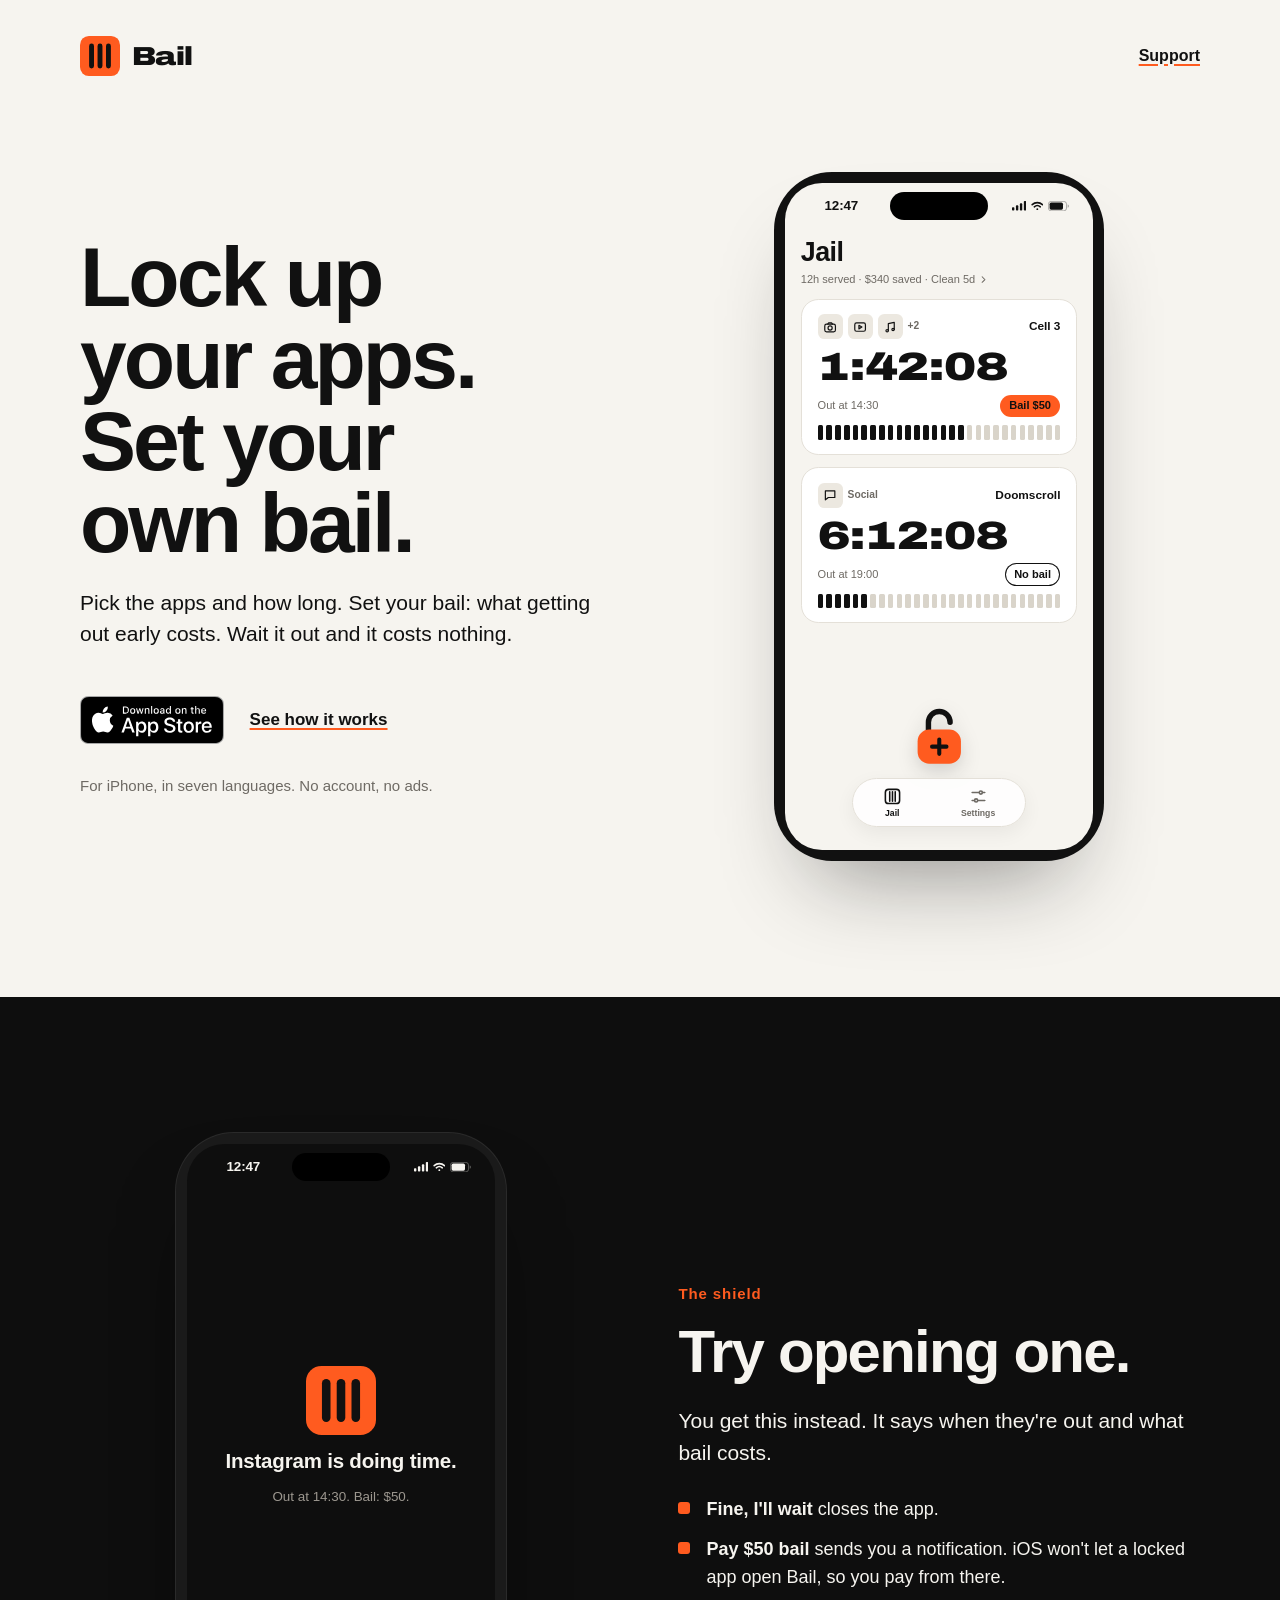
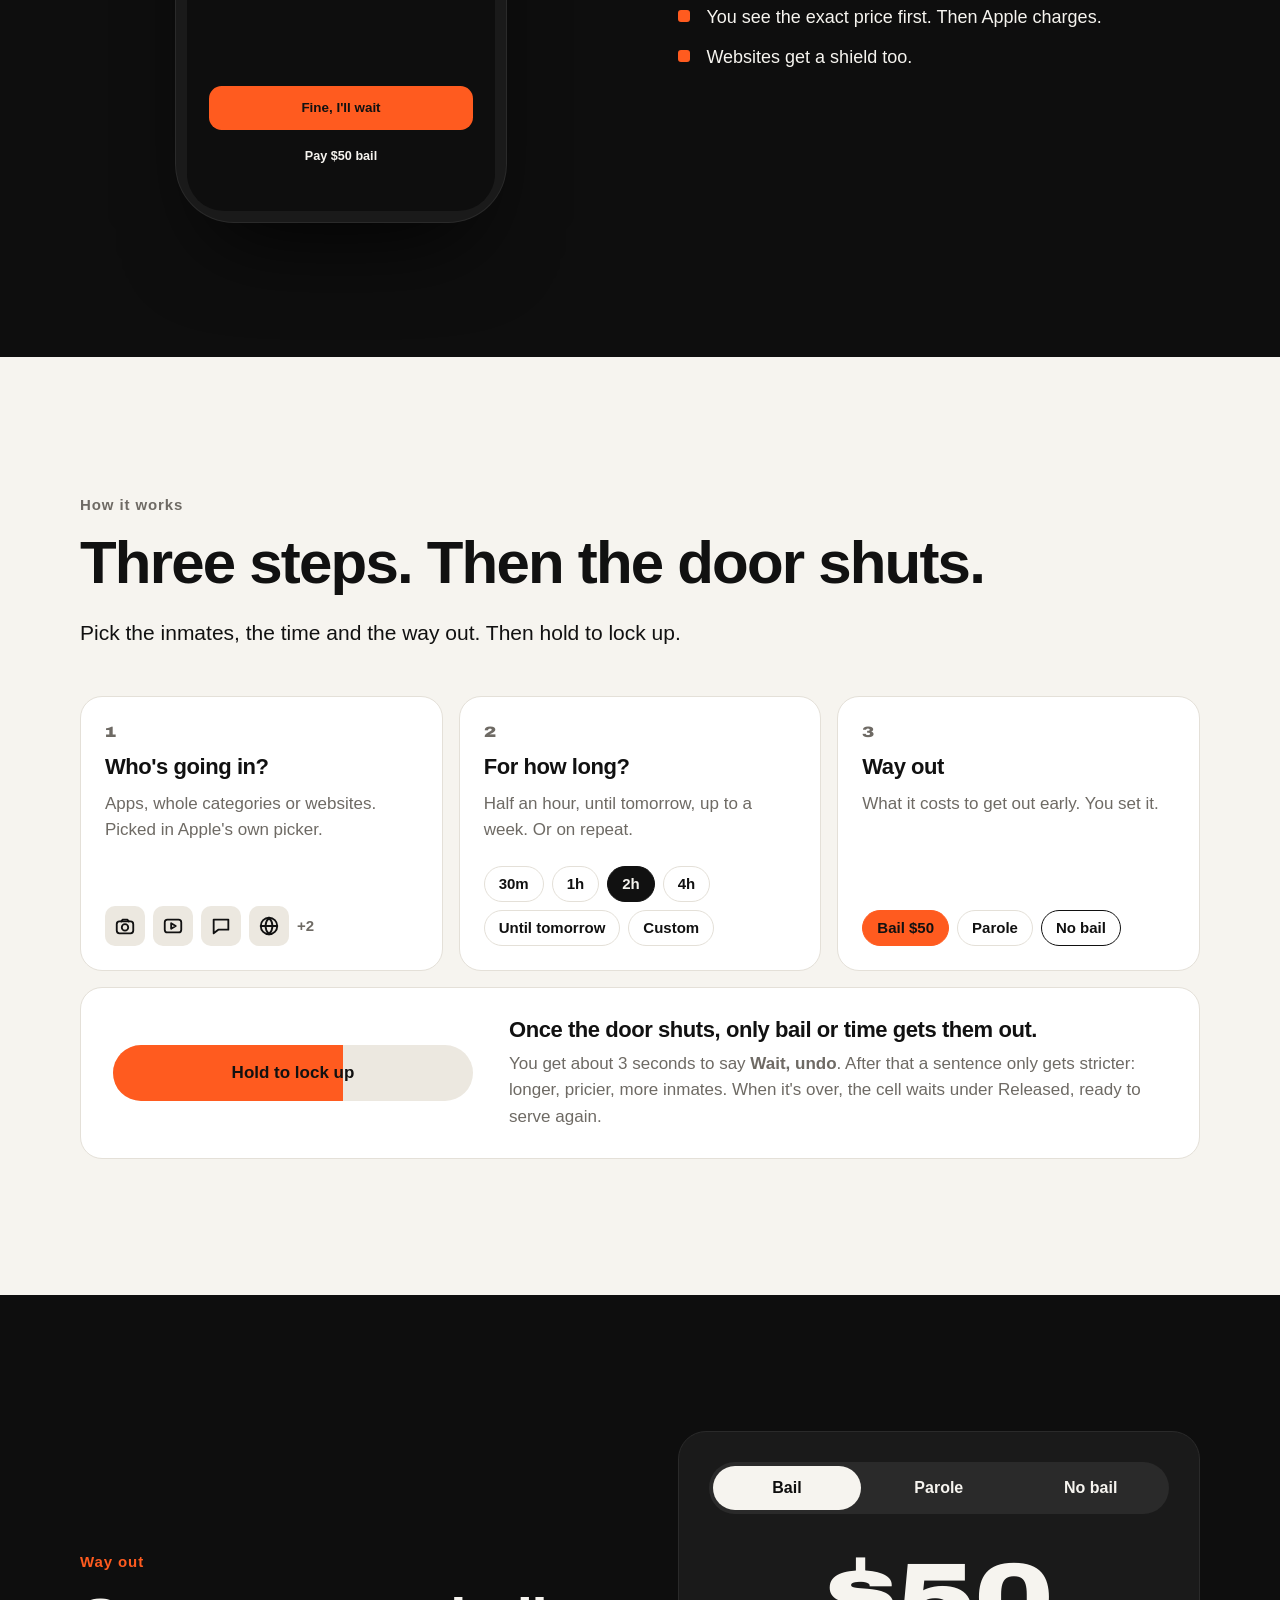
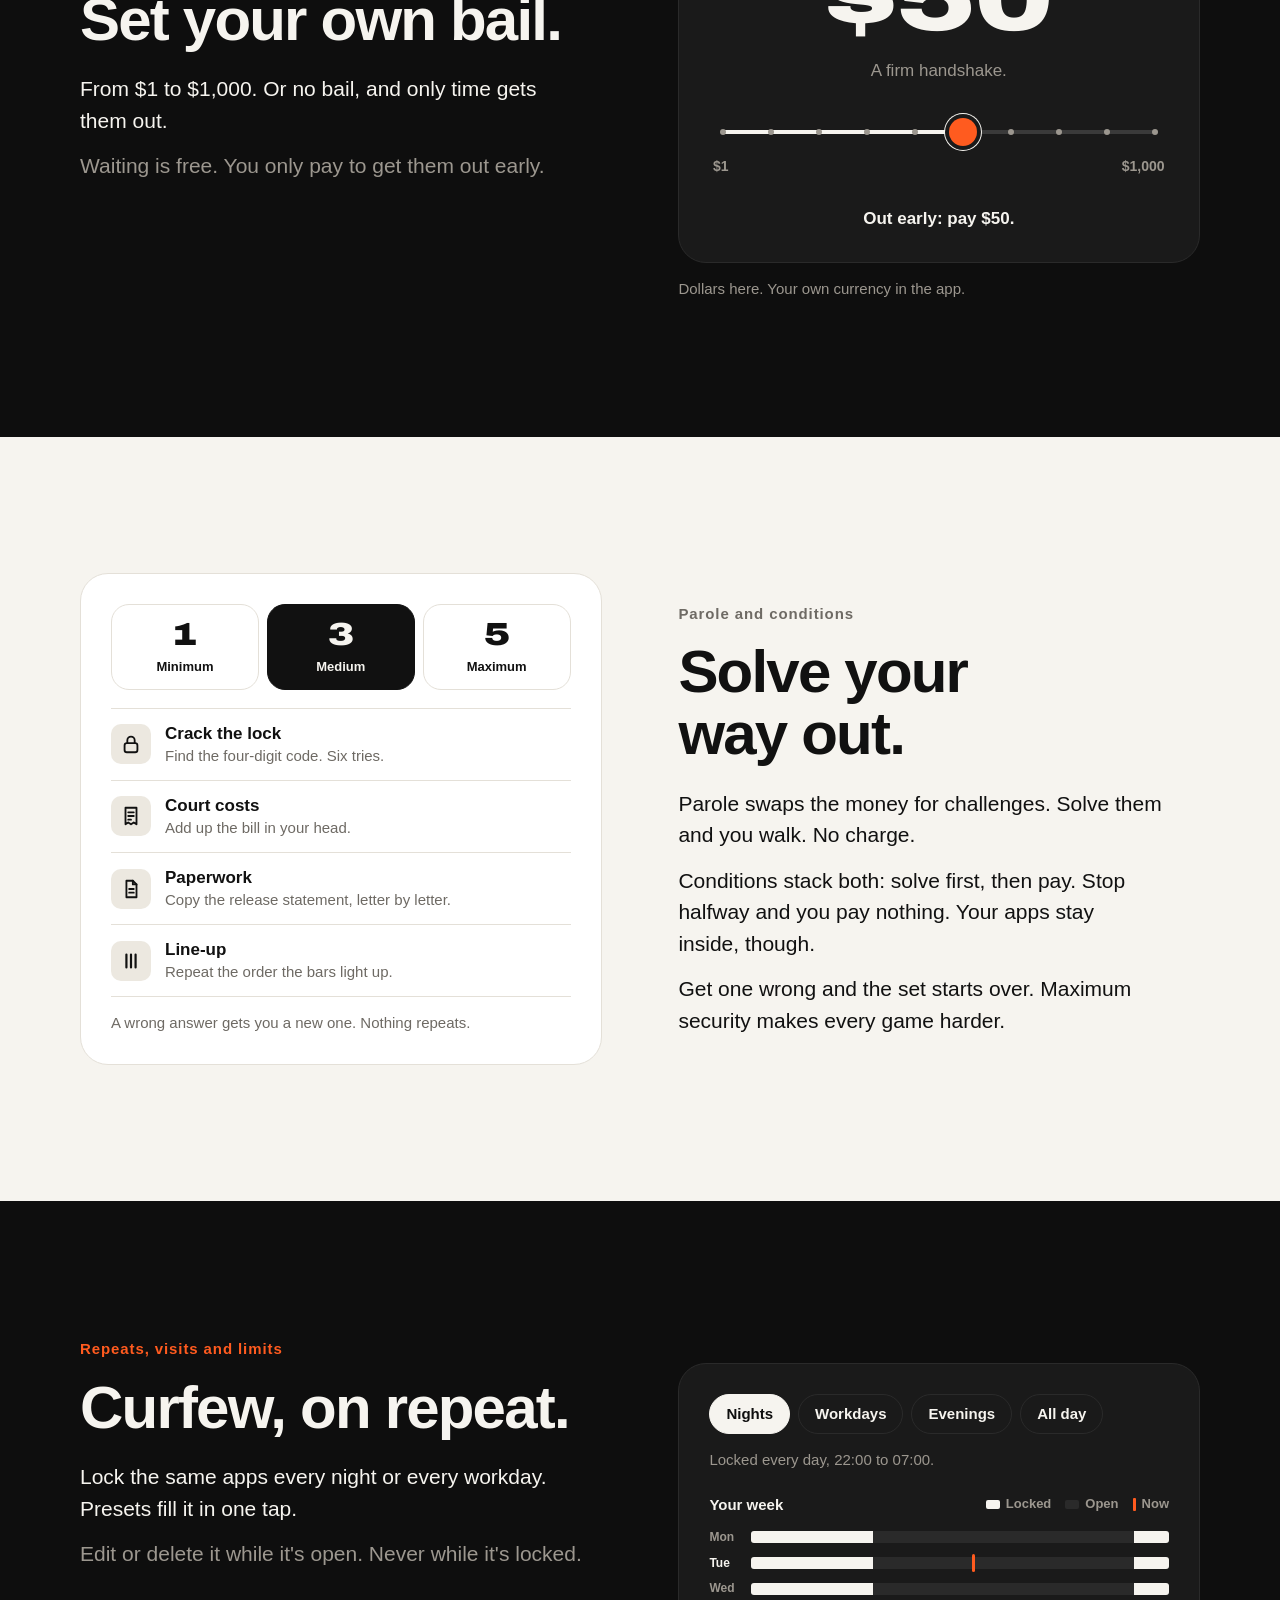
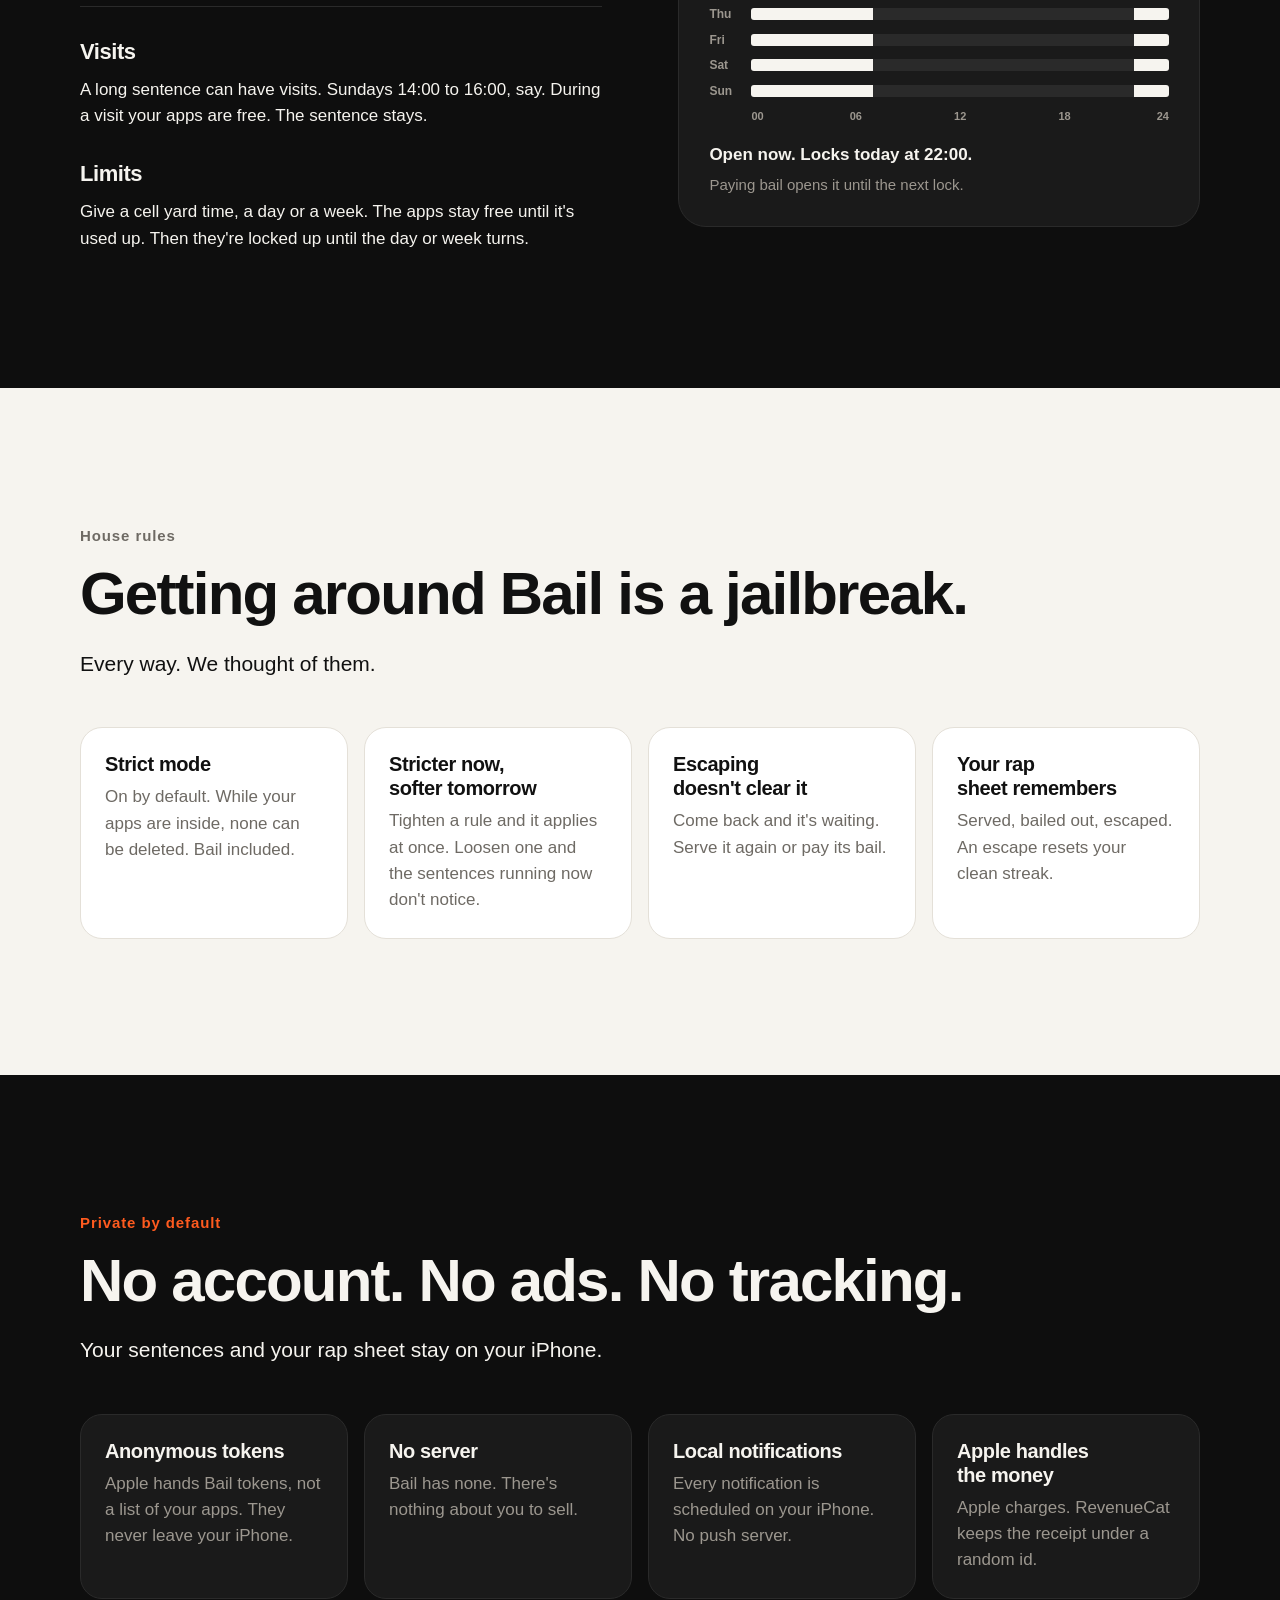
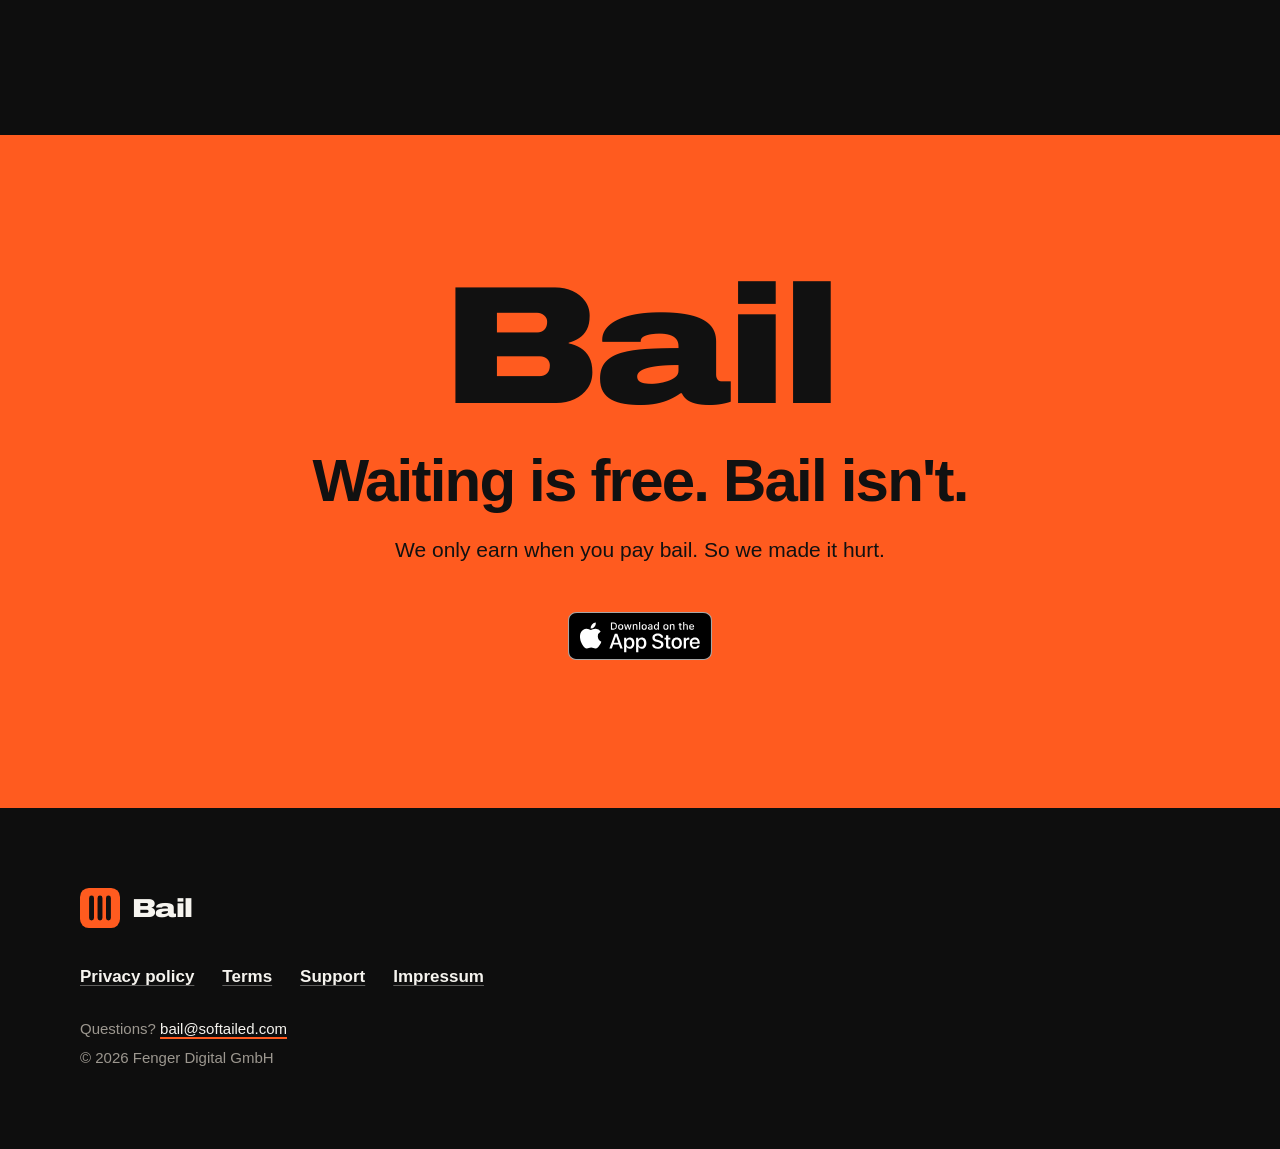
==== commit 614dbb4d: "Version 1.1 is with App Review again: the site with bail The same build was sent again on 2026-11-26" ====
--- a/index.html
+++ b/index.html
@@ -3,12 +3,12 @@
 <head>
 <meta charset="utf-8">
 <meta name="viewport" content="width=device-width, initial-scale=1">
-<title>Bail: lock up your apps.</title>
-<meta name="description" content="Bail is an app blocker for iPhone. Lock up apps, categories or websites for a set time.">
+<title>Bail: lock up your apps. Set your own bail.</title>
+<meta name="description" content="Bail is an app blocker for iPhone with money on the line. Lock up apps, categories or websites for a set time. Getting out early costs a bail you set yourself. Waiting is free.">
 <meta name="color-scheme" content="light">
 <meta name="theme-color" content="#F6F4EF">
-<meta property="og:title" content="Bail: lock up your apps.">
-<meta property="og:description" content="An app blocker for iPhone.">
+<meta property="og:title" content="Bail: lock up your apps. Set your own bail.">
+<meta property="og:description" content="An app blocker for iPhone with money on the line. Waiting is free. Bail isn't.">
 <meta property="og:type" content="website">
 <meta property="og:url" content="https://bail.softailed.com/">
 <meta property="og:image" content="https://bail.softailed.com/assets/icon-512.png">
@@ -29,8 +29,8 @@
 
     <div class="split">
       <div class="copy">
-        <h1>Lock up your apps.</h1>
-        <p class="lead">Pick the apps and how long. Locked means locked.</p>
+        <h1>Lock up your apps. Set your own bail.</h1>
+        <p class="lead">Pick the apps and how long. Set your bail: what getting out early costs. Wait it out and it costs nothing.</p>
         <div class="cta">
           <a class="store" href="https://apps.apple.com/app/id6831612674" aria-label="Download Bail on the App Store"><img src="assets/download-on-the-app-store.svg" alt="Download on the App Store" width="144" height="48"></a>
           <a class="more" href="#how">See how it works</a>
@@ -39,7 +39,7 @@
       </div>
 
       <div class="visual">
-        <div class="phone" role="img" aria-label="The Jail tab in Bail. Cell 3 has 1 hour 42 minutes left, out at 14:30, parole. Doomscroll is out at 19:00, no bail.">
+        <div class="phone" role="img" aria-label="The Jail tab in Bail. Cell 3 has 1 hour 42 minutes left, out at 14:30, bail 50 dollars. Doomscroll is out at 19:00, no bail.">
           <div class="screen light" aria-hidden="true">
             <div class="island"></div>
             <div class="sbar">
@@ -54,7 +54,7 @@
             <div class="jail">
               <div>
                 <div class="title">Jail</div>
-                <div class="stats">12h served · Clean 5d <svg viewBox="0 0 24 24" fill="none" stroke="currentColor" stroke-width="2.2" stroke-linecap="round" stroke-linejoin="round"><path d="M9 6l6 6-6 6"/></svg></div>
+                <div class="stats">12h served · $340 saved · Clean 5d <svg viewBox="0 0 24 24" fill="none" stroke="currentColor" stroke-width="2.2" stroke-linecap="round" stroke-linejoin="round"><path d="M9 6l6 6-6 6"/></svg></div>
               </div>
 
               <div class="mcard">
@@ -70,7 +70,7 @@
                 <div class="count" data-count="cell3">1:42:10</div>
                 <div class="mrow">
                   <span class="outat">Out at 14:30</span>
-                  <span class="chip">Parole</span>
+                  <span class="chip">Bail $50</span>
                 </div>
                 <div class="ticks" data-ticks="cell3"><i class="on"></i><i class="on"></i><i class="on"></i><i class="on"></i><i class="on"></i><i class="on"></i><i class="on"></i><i class="on"></i><i class="on"></i><i class="on"></i><i class="on"></i><i class="on"></i><i class="on"></i><i class="on"></i><i class="on"></i><i class="on"></i><i class="on"></i><i></i><i></i><i></i><i></i><i></i><i></i><i></i><i></i><i></i><i></i><i></i></div>
               </div>
@@ -113,16 +113,17 @@
     <div class="copy">
       <p class="eyebrow">The shield</p>
       <h2>Try opening one.</h2>
-      <p class="lead">You get this instead. It says when they're out.</p>
+      <p class="lead">You get this instead. It says when they're out and what bail costs.</p>
       <ul class="facts">
         <li><span class="ui">Fine, I'll wait</span> closes the app.</li>
-        <li><span class="ui">Ask for parole</span> sends you a notification. iOS won't let a locked app open Bail.</li>
+        <li><span class="ui">Pay $50 bail</span> sends you a notification. iOS won't let a locked app open Bail, so you pay from there.</li>
+        <li>You see the exact price first. Then Apple charges.</li>
         <li>Websites get a shield too.</li>
       </ul>
     </div>
 
     <div class="visual">
-      <div class="phone" role="img" aria-label="The shield on a locked app. Instagram is doing time. Out at 14:30. Or apply for parole. Buttons: Fine, I'll wait, and Ask for parole.">
+      <div class="phone" role="img" aria-label="The shield on a locked app. Instagram is doing time. Out at 14:30. Bail: 50 dollars. Buttons: Fine, I'll wait, and Pay 50 dollars bail.">
         <div class="screen dark" aria-hidden="true">
           <div class="island"></div>
           <div class="sbar">
@@ -137,11 +138,11 @@
             <div class="mid">
               <img src="assets/mark.svg" alt="" width="88" height="88">
               <div class="stitle">Instagram is doing time.</div>
-              <div class="ssub">Out at 14:30. Or apply for parole.</div>
+              <div class="ssub">Out at 14:30. Bail: $50.</div>
             </div>
             <div class="btns">
               <div class="sbtn">Fine, I'll wait</div>
-              <div class="sbtn plain">Ask for parole</div>
+              <div class="sbtn plain">Pay $50 bail</div>
             </div>
           </div>
         </div>
@@ -181,9 +182,9 @@
       <div class="step">
         <span class="n">3</span>
         <h3>Way out</h3>
-        <p>Parole: solve a few challenges. No bail: only time gets them out.</p>
+        <p>What it costs to get out early. You set it.</p>
         <div class="viz" aria-hidden="true">
-          <span class="dchip on">Parole</span><span class="dchip out">No bail</span>
+          <span class="dchip bail">Bail $50</span><span class="dchip">Parole</span><span class="dchip out">No bail</span>
         </div>
       </div>
     </div>
@@ -191,20 +192,66 @@
     <div class="hold">
       <div class="holdbtn" aria-hidden="true"><span>Hold to lock up</span></div>
       <div>
-        <h3>Once the door shuts, only parole or time gets them out.</h3>
-        <p>You get about 3 seconds to say <span class="ui">Wait, undo</span>. After that a sentence only gets stricter: longer, more inmates. When it's over, the cell waits under Released, ready to serve again.</p>
-      </div>
-    </div>
-  </div>
-</section>
-
-<!-- 05 PAROLE ------------------------------------------------------------ -->
+        <h3>Once the door shuts, only bail or time gets them out.</h3>
+        <p>You get about 3 seconds to say <span class="ui">Wait, undo</span>. After that a sentence only gets stricter: longer, pricier, more inmates. When it's over, the cell waits under Released, ready to serve again.</p>
+      </div>
+    </div>
+  </div>
+</section>
+
+<!-- 04 SET YOUR OWN BAIL (demo) ------------------------------------------ -->
 <section class="band dark">
+  <div class="wrap split">
+    <div class="copy">
+      <p class="eyebrow">Way out</p>
+      <h2>Set your own bail.</h2>
+      <p class="lead">From $1 to $1,000. Or no bail, and only time gets them out.</p>
+      <p class="lead soft">Waiting is free. You only pay to get them out early.</p>
+    </div>
+
+    <div class="visual">
+      <div class="panel wayout" id="wayout">
+        <div class="seg" role="tablist" aria-label="Way out">
+          <button type="button" role="tab" id="tab-bail" aria-selected="true" aria-controls="wo-stage" data-tab="bail">Bail</button>
+          <button type="button" role="tab" id="tab-parole" aria-selected="false" aria-controls="wo-stage" data-tab="parole" tabindex="-1">Parole</button>
+          <button type="button" role="tab" id="tab-none" aria-selected="false" aria-controls="wo-stage" data-tab="none" tabindex="-1">No bail</button>
+        </div>
+        <div class="stage" id="wo-stage" role="tabpanel" aria-labelledby="tab-bail">
+          <div class="bigamt" id="wo-big" style="--w: 2.42">$50</div>
+          <div class="amtline" id="wo-line">A firm handshake.</div>
+        </div>
+        <div class="ctl" id="wo-slider">
+          <div class="range" id="wo-range" style="--p: 0.5556">
+            <div class="track"></div>
+            <div class="fill"></div>
+            <div class="stops" aria-hidden="true"><i style="left: 0%"></i><i style="left: 11.1111%"></i><i style="left: 22.2222%"></i><i style="left: 33.3333%"></i><i style="left: 44.4444%"></i><i style="left: 55.5556%"></i><i style="left: 66.6667%"></i><i style="left: 77.7778%"></i><i style="left: 88.8889%"></i><i style="left: 100%"></i></div>
+            <input type="range" id="wo-input" min="0" max="9" step="1" value="5" aria-label="Bail" aria-valuetext="$50. A firm handshake.">
+          </div>
+          <div class="ends" aria-hidden="true"><span>$1</span><span>$1,000</span></div>
+        </div>
+        <div class="ctl" id="wo-levels" hidden>
+          <div class="label" id="wo-sec">Security</div>
+          <div class="levels" role="group" aria-labelledby="wo-sec">
+            <button type="button" aria-pressed="false" data-level="0">Minimum</button>
+            <button type="button" aria-pressed="true" data-level="1">Medium</button>
+            <button type="button" aria-pressed="false" data-level="2">Maximum</button>
+          </div>
+        </div>
+        <p class="sum" id="wo-sum" aria-live="polite">Out early: pay $50.</p>
+      </div>
+      <p class="fine">Dollars here. Your own currency in the app.</p>
+    </div>
+  </div>
+</section>
+
+<!-- 05 PAROLE AND CONDITIONS --------------------------------------------- -->
+<section class="band light">
   <div class="wrap split rev">
     <div class="copy">
-      <p class="eyebrow">Parole</p>
+      <p class="eyebrow">Parole and conditions</p>
       <h2>Solve your way out.</h2>
-      <p class="lead">Parole: solve a few challenges. Crack a code, add up the court costs, copy the paperwork.</p>
+      <p class="lead">Parole swaps the money for challenges. Solve them and you walk. No charge.</p>
+      <p class="lead">Conditions stack both: solve first, then pay. Stop halfway and you pay nothing. Your apps stay inside, though.</p>
       <p class="lead">Get one wrong and the set starts over. Maximum security makes every game harder.</p>
     </div>
 
@@ -240,7 +287,7 @@
 </section>
 
 <!-- 06 REPEATS, VISITS AND LIMITS (demo) ----------------------------------------- -->
-<section class="band light">
+<section class="band dark">
   <div class="wrap split trio">
     <div class="copy">
       <p class="eyebrow">Repeats, visits and limits</p>
@@ -273,6 +320,7 @@
         </div>
         <div class="axis" aria-hidden="true"><span style="left: 0%">00</span><span style="left: 25%">06</span><span style="left: 50%">12</span><span style="left: 75%">18</span><span style="left: 100%">24</span></div>
         <p class="wstatus" id="wk-status" aria-live="polite">Open now. Locks today at 22:00.</p>
+        <p class="wnote">Paying bail opens it until the next lock.</p>
       </div>
     </div>
 
@@ -286,7 +334,7 @@
 </section>
 
 <!-- 08 HOUSE RULES -------------------------------------------------------- -->
-<section class="band dark">
+<section class="band light">
   <div class="wrap">
     <p class="eyebrow">House rules</p>
     <h2>Getting around Bail is a jailbreak.</h2>
@@ -302,23 +350,23 @@
       </div>
       <div class="card">
         <h3>Escaping doesn't clear it</h3>
-        <p>Come back and it's waiting. Serve it again.</p>
+        <p>Come back and it's waiting. Serve it again or pay its bail.</p>
       </div>
       <div class="card">
         <h3>Your rap sheet remembers</h3>
-        <p>Served, escaped. An escape resets your clean streak.</p>
+        <p>Served, bailed out, escaped. An escape resets your clean streak.</p>
       </div>
     </div>
   </div>
 </section>
 
 <!-- 09 PRIVATE BY DEFAULT ------------------------------------------------- -->
-<section class="band light">
+<section class="band dark">
   <div class="wrap">
     <p class="eyebrow">Private by default</p>
     <h2>No account. No ads. No tracking.</h2>
     <p class="lead">Your sentences and your rap sheet stay on your iPhone.</p>
-    <div class="cards three">
+    <div class="cards">
       <div class="card">
         <h3>Anonymous tokens</h3>
         <p>Apple hands Bail tokens, not a list of your apps. They never leave your iPhone.</p>
@@ -330,6 +378,10 @@
       <div class="card">
         <h3>Local notifications</h3>
         <p>Every notification is scheduled on your iPhone. No push server.</p>
+      </div>
+      <div class="card">
+        <h3>Apple handles the money</h3>
+        <p>Apple charges. RevenueCat keeps the receipt under a random id.</p>
       </div>
     </div>
   </div>
@@ -339,8 +391,8 @@
 <section class="band orange closing">
   <div class="wrap">
     <div class="bigword" aria-hidden="true">Bail</div>
-    <h2>Cravings pass. The bars stay.</h2>
-    <p class="lead">No snooze button, no five more minutes.</p>
+    <h2>Waiting is free. Bail isn't.</h2>
+    <p class="lead">We only earn when you pay bail. So we made it hurt.</p>
     <div class="cta"><a class="store" href="https://apps.apple.com/app/id6831612674" aria-label="Download Bail on the App Store"><img src="assets/download-on-the-app-store.svg" alt="Download on the App Store" width="144" height="48"></a></div>
   </div>
 </section>
@@ -391,6 +443,94 @@
   }
   tick();
   setInterval(tick, 1000);
+
+  /* Way out: the app's step 3, small. Bail has ten stops from $1 to $1,000,
+     each with its own line; parole and no bail as in the app. */
+  var LABELS = ['$1', '$2', '$5', '$10', '$20', '$50', '$100', '$200', '$500', '$1,000'];
+  var LINES = [
+    'A pinky promise.',
+    'A double pinky promise.',
+    'Cross your heart.',
+    "Scout's honor.",
+    'A handshake.',
+    'A firm handshake.',
+    'In writing.',
+    'In writing, witnessed.',
+    'Notarized.',
+    'Carved in stone.'
+  ];
+  var LEVELS = [1, 3, 5];
+  var wo = { tab: 'bail', index: 5, level: 1 }; // $50, the app's default bail
+  var big = document.getElementById('wo-big');
+  var line = document.getElementById('wo-line');
+  var sum = document.getElementById('wo-sum');
+  var stage = document.getElementById('wo-stage');
+  var slider = document.getElementById('wo-slider');
+  var levels = document.getElementById('wo-levels');
+  var range = document.getElementById('wo-range');
+  var input = document.getElementById('wo-input');
+  var tabs = all('#wayout [role="tab"]');
+
+  /* Archivo Expanded Black advance widths in em, so the amount always fits. */
+  function emWidth(text) {
+    var w = 0;
+    for (var i = 0; i < text.length; i++) {
+      var c = text.charAt(i);
+      w += c === '$' ? 0.75 : c === ',' ? 0.39 : c === ' ' ? 0.3 : /[0-9]/.test(c) ? 0.82 : 0.68;
+    }
+    return w;
+  }
+
+  function renderWayOut() {
+    var price = LABELS[wo.index];
+    var n = LEVELS[wo.level];
+    var text = price;
+    var said = LINES[wo.index];
+    var summary = 'Out early: pay ' + price + '.';
+    if (wo.tab === 'parole') {
+      text = String(n);
+      said = (n === 1 ? 'Solve one' : 'Solve ' + n) + ' and you walk. No charge.';
+      summary = 'Out early: solve ' + n + '. No charge.';
+    } else if (wo.tab === 'none') {
+      text = 'No bail';
+      said = 'Only time gets them out.';
+      summary = 'Out at 14:30. Not a minute sooner.';
+    }
+    big.textContent = text;
+    big.style.setProperty('--w', String(Math.max(1.6, emWidth(text))));
+    line.textContent = said;
+    sum.textContent = summary;
+    slider.hidden = wo.tab !== 'bail';
+    levels.hidden = wo.tab !== 'parole';
+    input.value = String(wo.index);
+    input.setAttribute('aria-valuetext', price + '. ' + LINES[wo.index]);
+    range.style.setProperty('--p', String(wo.index / 9));
+    tabs.forEach(function (t) {
+      var on = t.getAttribute('data-tab') === wo.tab;
+      t.setAttribute('aria-selected', on ? 'true' : 'false');
+      t.tabIndex = on ? 0 : -1;
+      if (on) stage.setAttribute('aria-labelledby', t.id);
+    });
+    all('#wo-levels button').forEach(function (b, i) { b.setAttribute('aria-pressed', i === wo.level ? 'true' : 'false'); });
+  }
+
+  tabs.forEach(function (t, i) {
+    t.addEventListener('click', function () { wo.tab = t.getAttribute('data-tab'); renderWayOut(); });
+    t.addEventListener('keydown', function (e) {
+      var step = e.key === 'ArrowRight' ? 1 : e.key === 'ArrowLeft' ? -1 : 0;
+      if (!step) return;
+      e.preventDefault();
+      var next = tabs[(i + step + tabs.length) % tabs.length];
+      wo.tab = next.getAttribute('data-tab');
+      renderWayOut();
+      next.focus();
+    });
+  });
+  input.addEventListener('input', function () { wo.index = Number(input.value); renderWayOut(); });
+  all('#wo-levels button').forEach(function (b) {
+    b.addEventListener('click', function () { wo.level = Number(b.getAttribute('data-level')); renderWayOut(); });
+  });
+  renderWayOut();
 
   /* Repeats: the presets from the app, drawn on a week of half hours. The page
      pretends it is Tuesday, 12:47, like the phones above. */
--- a/style.css
+++ b/style.css
@@ -470,10 +470,6 @@
 .cards { display: grid; gap: 16px; margin-top: 48px; }
 @media (min-width: 700px) { .cards { grid-template-columns: repeat(2, minmax(0, 1fr)); } }
 @media (min-width: 1060px) { .cards { grid-template-columns: repeat(4, minmax(0, 1fr)); } }
-/* Three cards (the version without payments has no "Apple handles the money"):
-   one row on a wide screen, stacked below it, never two and one. */
-@media (min-width: 700px) { .cards.three { grid-template-columns: minmax(0, 1fr); } }
-@media (min-width: 900px) { .cards.three { grid-template-columns: repeat(3, minmax(0, 1fr)); } }
 .card { background: var(--cbg); border: 1px solid var(--cline); border-radius: 22px; padding: 24px; }
 .card h3 { font-size: 20px; font-weight: 800; letter-spacing: -0.02em; line-height: 1.2; }
 .card p { margin-top: 8px; color: var(--fg2); }
